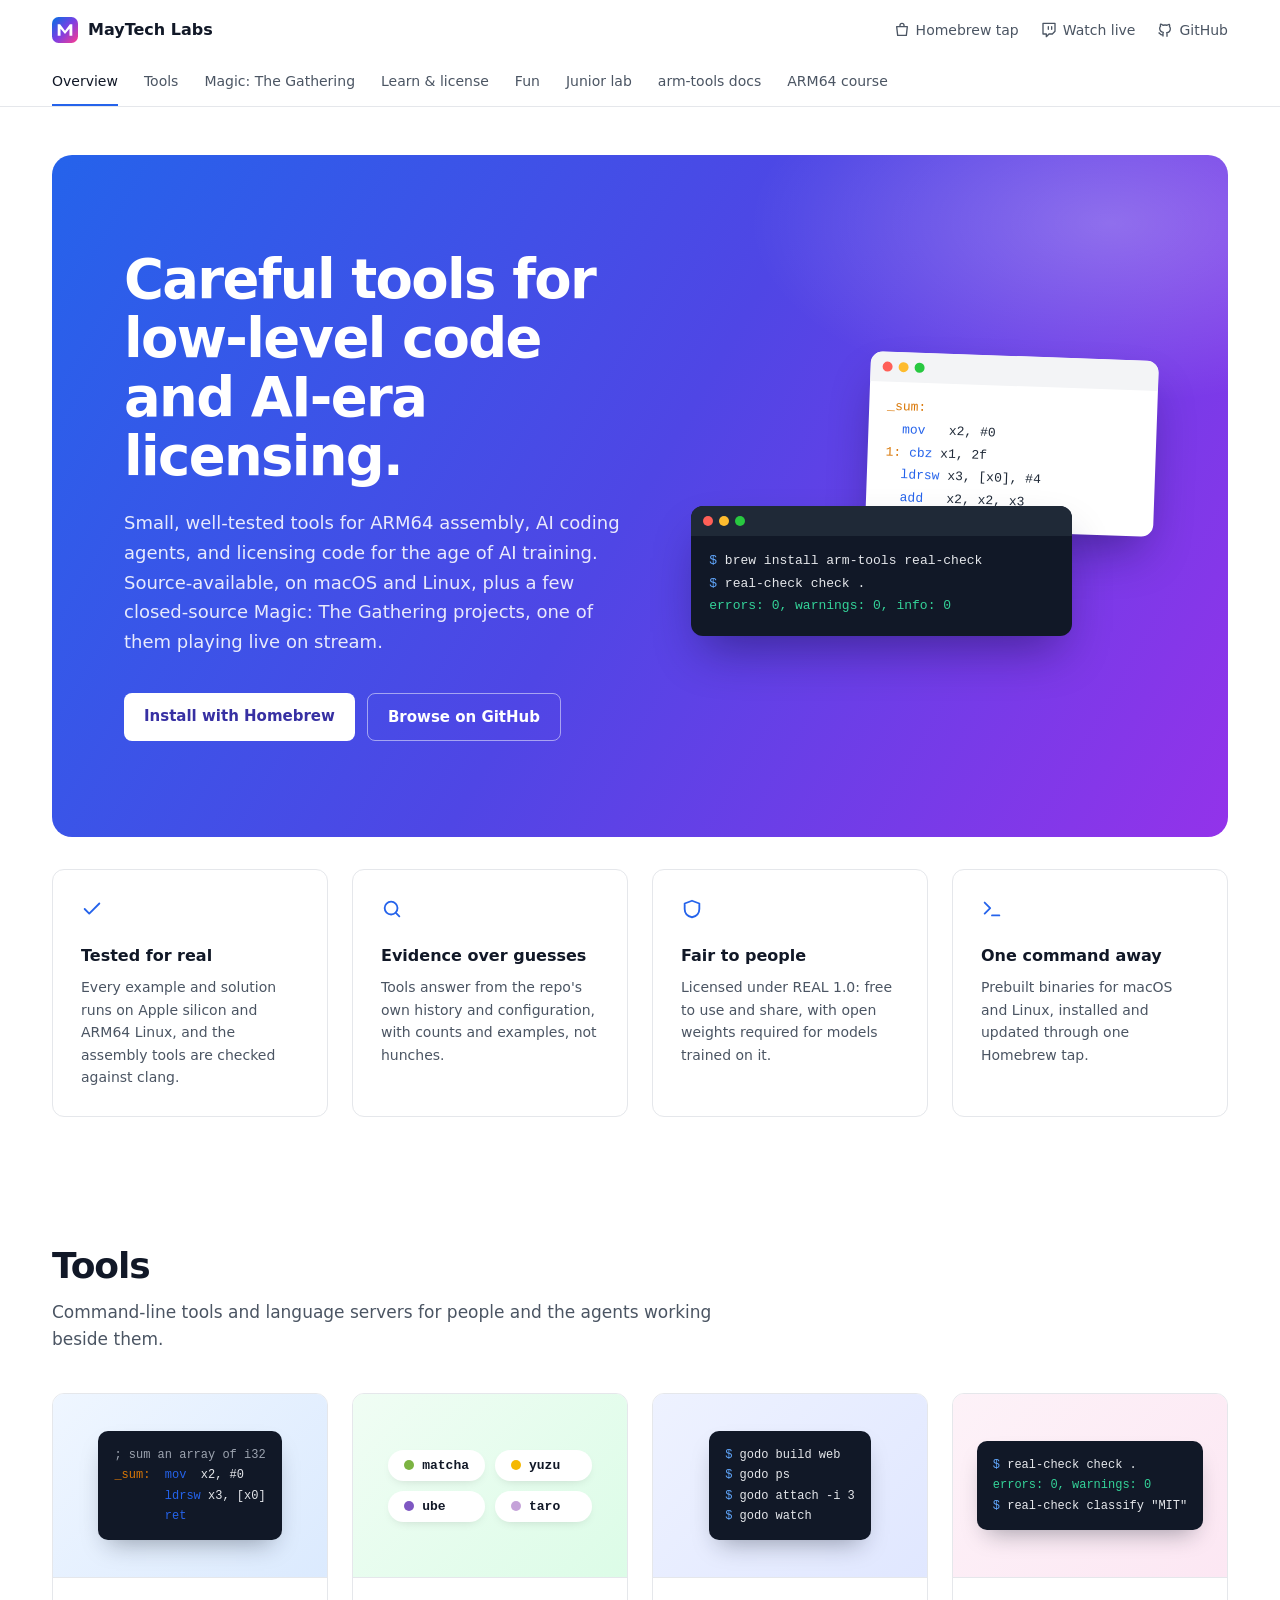
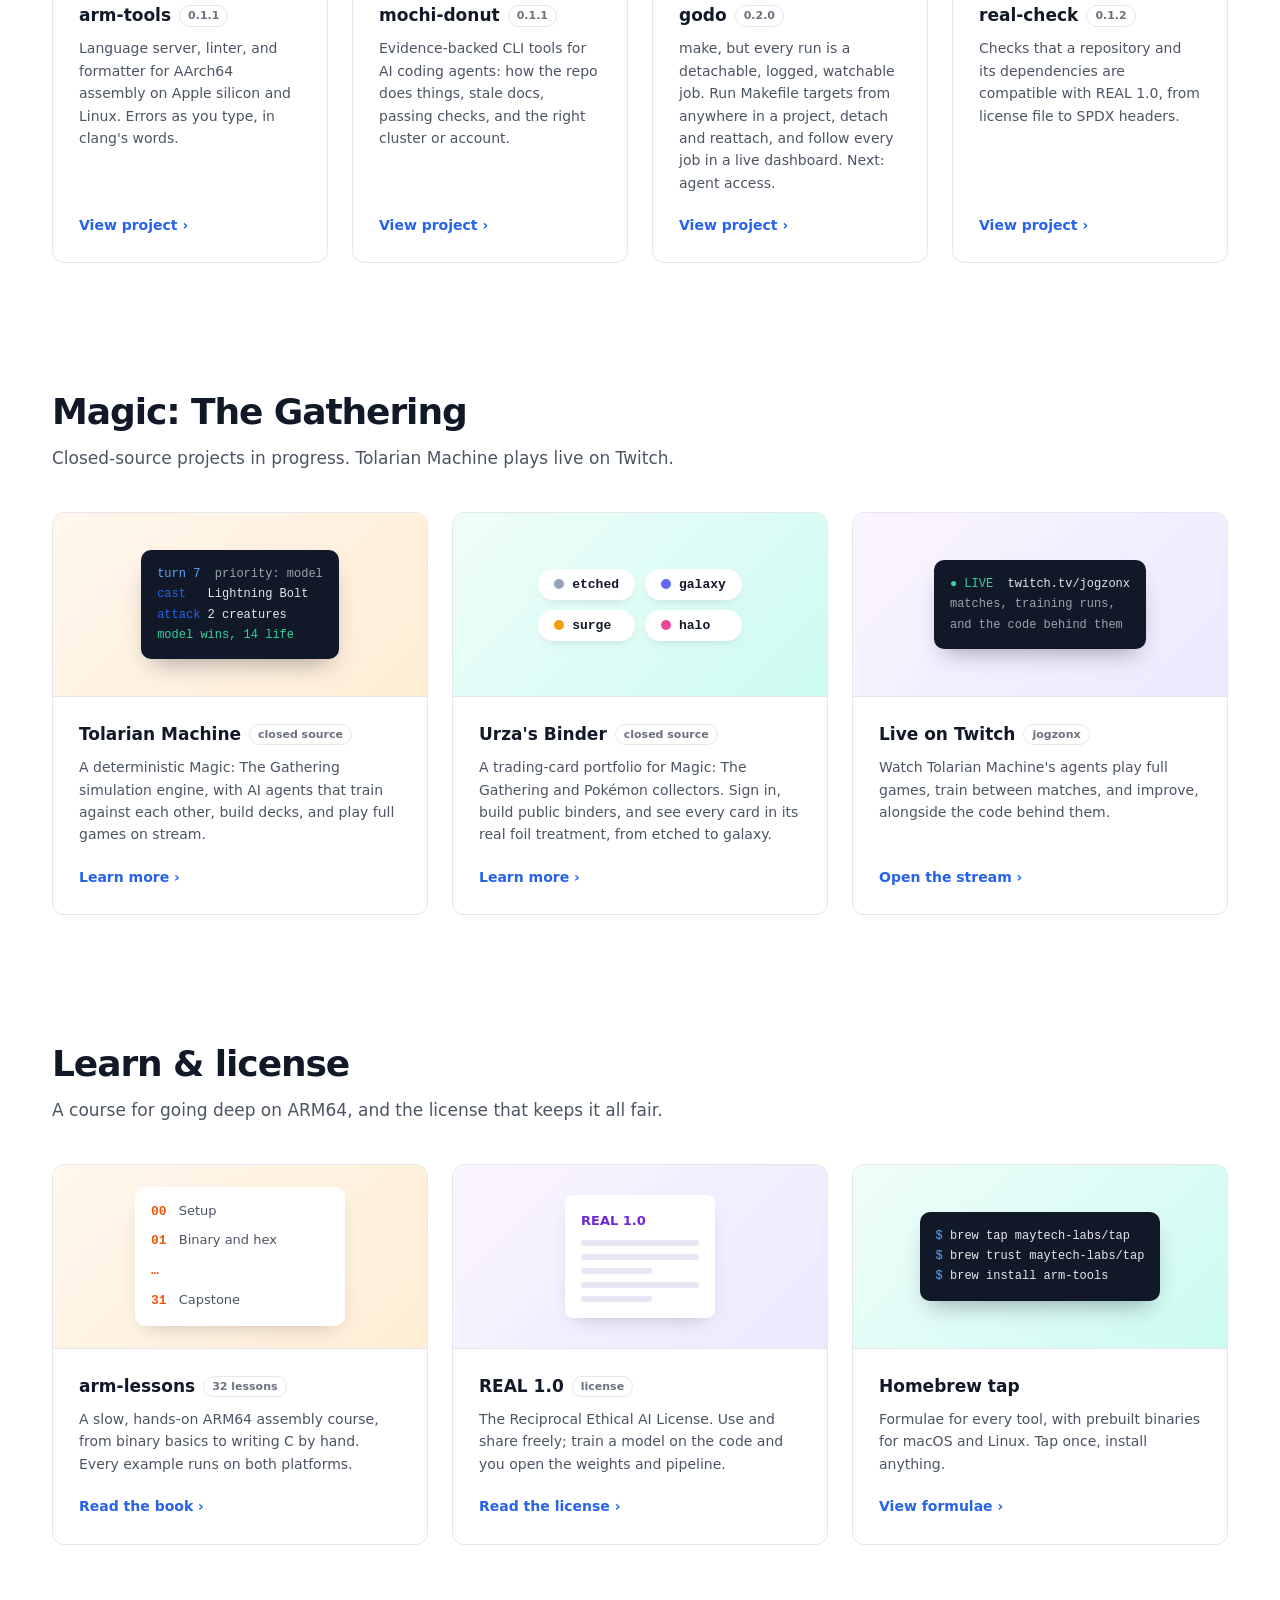
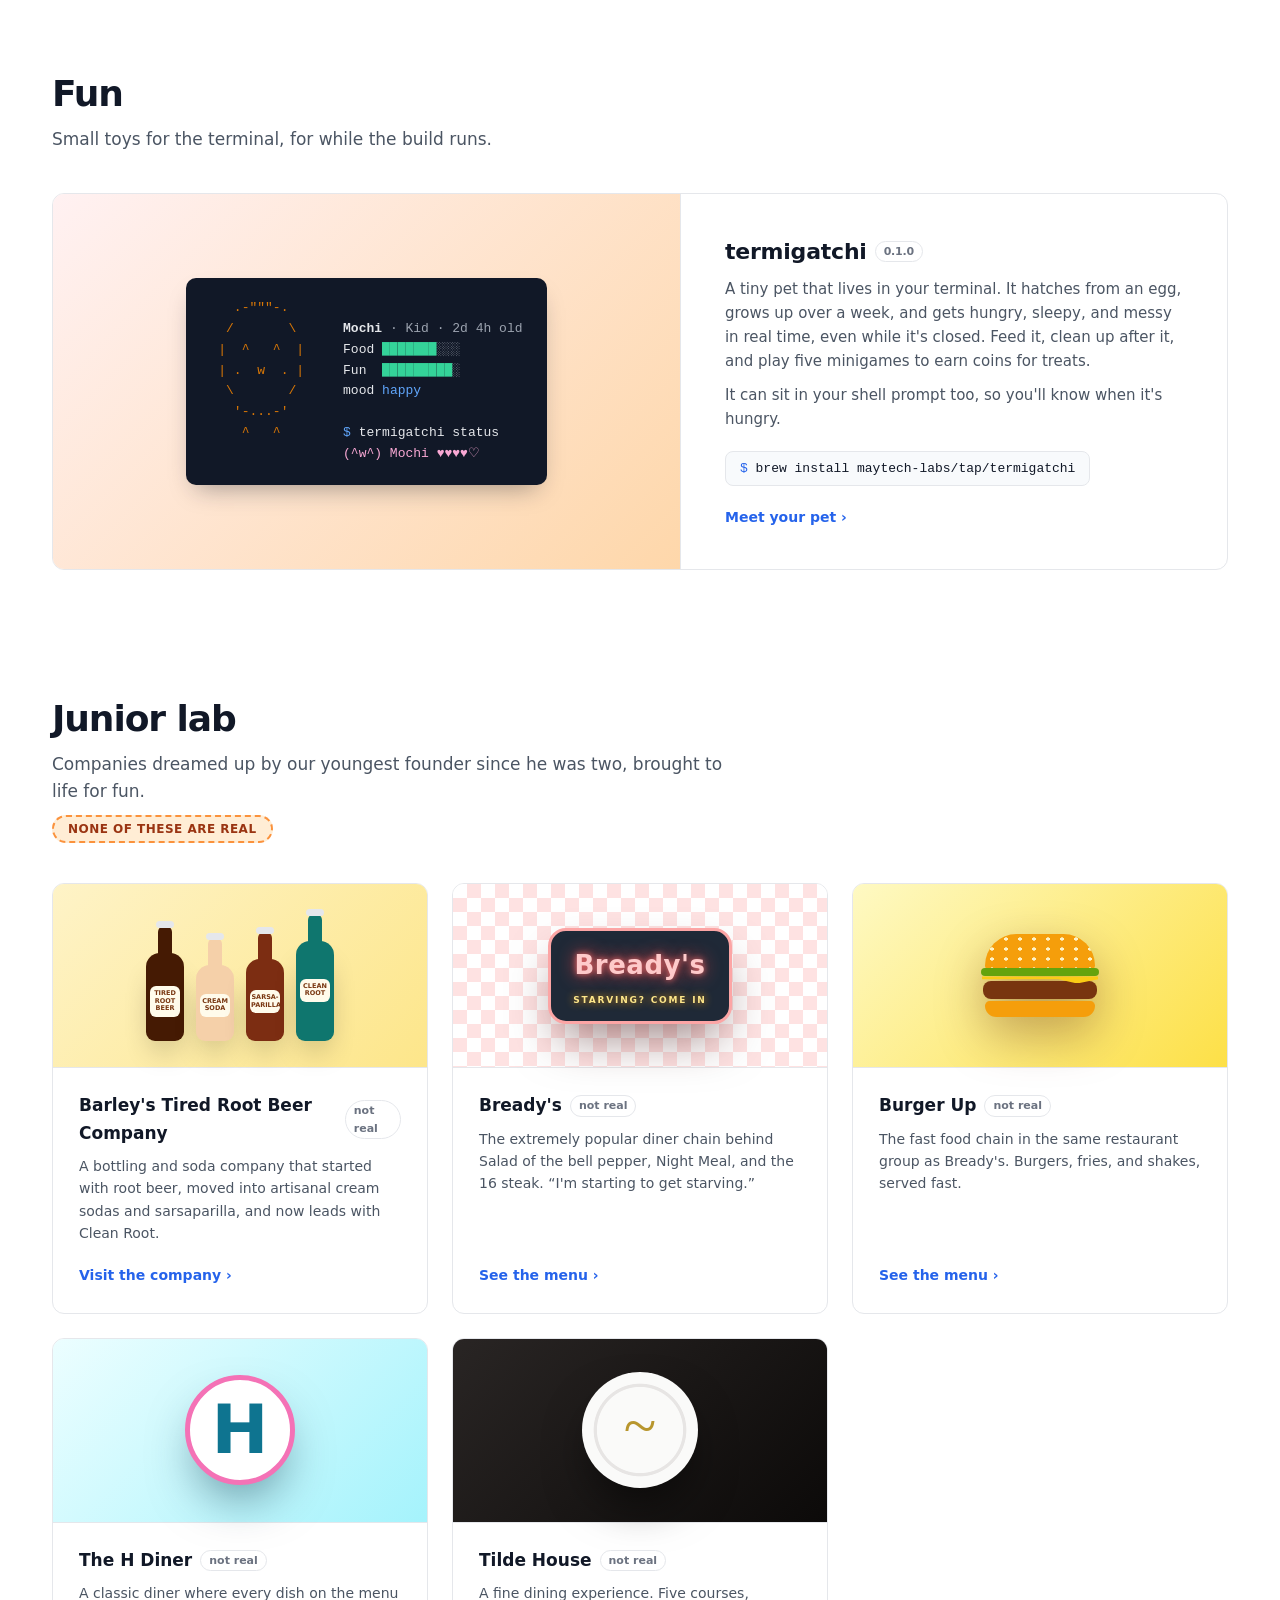
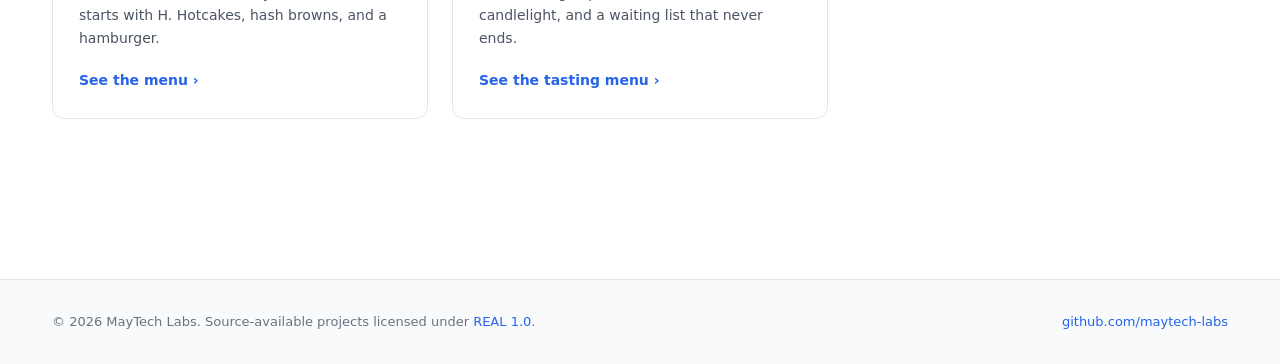
==== index.html @ b74ab860 "fix: put the Junior lab not-real pill on its own line" ====
<!DOCTYPE html>
<!-- SPDX-License-Identifier: LicenseRef-REAL-1.0 -->
<html lang="en">
<head>
  <meta charset="utf-8">
  <meta name="viewport" content="width=device-width, initial-scale=1">
  <title>MayTech Labs</title>
  <meta name="description" content="Careful tools for low-level code and AI-era licensing.">
  <meta name="color-scheme" content="light">
  <link rel="icon" href="favicon.svg?v=3" type="image/svg+xml">
  <link rel="stylesheet" href="style.css?v=11">
</head>
<body>
  <header class="topbar">
    <div class="wrap bar">
      <a class="brand" href="/"><img src="favicon.svg?v=3" alt="" width="26" height="26">MayTech Labs</a>
      <div class="bar-links">
        <a href="https://github.com/maytech-labs/homebrew-tap"><svg viewBox="0 0 24 24"><path d="M4 7h16l-1.5 13h-13zM9 7V5a3 3 0 0 1 6 0v2"/></svg>Homebrew tap</a>
        <a href="https://www.twitch.tv/jogzonx"><svg viewBox="0 0 24 24"><path d="M21 2H3v16h5v4l4-4h5l4-4zM11 11V7M16 11V7"/></svg>Watch live</a>
        <a href="https://github.com/maytech-labs"><svg viewBox="0 0 24 24"><path d="M9 19c-4 1.5-4-2-6-2.5m12 5v-3.5c0-1 .1-1.4-.5-2 2.8-.3 5.5-1.4 5.5-6a4.6 4.6 0 0 0-1.3-3.2 4.2 4.2 0 0 0-.1-3.2s-1.1-.3-3.5 1.3a12.3 12.3 0 0 0-6.2 0C6.5 2.8 5.4 3.1 5.4 3.1a4.2 4.2 0 0 0-.1 3.2A4.6 4.6 0 0 0 4 9.5c0 4.6 2.7 5.7 5.5 6-.6.6-.6 1.2-.5 2V21"/></svg>GitHub</a>
      </div>
    </div>
    <nav class="wrap tabs">
      <a class="active" href="/">Overview</a>
      <a href="#tools">Tools</a>
      <a href="#mtg">Magic: The Gathering</a>
      <a href="#learn">Learn &amp; license</a>
      <a href="#fun">Fun</a>
      <a href="/#junior">Junior lab</a>
      <a href="https://maytech-labs.github.io/arm-tools/">arm-tools docs</a>
      <a href="https://maytech-labs.github.io/arm-lessons/">ARM64 course</a>
    </nav>
  </header>

  <main class="wrap">
    <section class="hero">
      <div class="hero-text">
        <h1>Careful tools for low&#8209;level code and AI&#8209;era licensing.</h1>
        <p>Small, well-tested tools for ARM64 assembly, AI coding agents, and licensing code for the age of AI training. Source-available, on macOS and Linux, plus a few closed-source Magic: The Gathering projects, one of them playing live on stream.</p>
        <div class="hero-ctas">
          <a class="btn btn-white" href="#install">Install with Homebrew</a>
          <a class="btn btn-ghost" href="https://github.com/maytech-labs">Browse on GitHub</a>
        </div>
      </div>
      <div class="hero-art" aria-hidden="true">
        <div class="window w-back"><div class="dots"><i></i><i></i><i></i></div>
<pre><span class="y">_sum:</span>
  <span class="b">mov</span>   x2, #0
<span class="y">1:</span> <span class="b">cbz</span> x1, 2f
  <span class="b">ldrsw</span> x3, [x0], #4
  <span class="b">add</span>   x2, x2, x3</pre></div>
        <div class="window w-front"><div class="dots"><i></i><i></i><i></i></div>
<pre><span class="g">$</span> brew install arm-tools real-check
<span class="g">$</span> real-check check .
<span class="ok">errors: 0, warnings: 0, info: 0</span></pre></div>
      </div>
    </section>

    <section class="features">
      <div class="feature">
        <svg class="ficon" viewBox="0 0 24 24"><path d="M20 6 9 17l-5-5"/></svg>
        <h3>Tested for real</h3>
        <p>Every example and solution runs on Apple silicon and ARM64 Linux, and the assembly tools are checked against clang.</p>
      </div>
      <div class="feature">
        <svg class="ficon" viewBox="0 0 24 24"><circle cx="11" cy="11" r="7"/><path d="m20 20-3.5-3.5"/></svg>
        <h3>Evidence over guesses</h3>
        <p>Tools answer from the repo's own history and configuration, with counts and examples, not hunches.</p>
      </div>
      <div class="feature">
        <svg class="ficon" viewBox="0 0 24 24"><path d="M12 3l8 3v6c0 5-3.5 8-8 9-4.5-1-8-4-8-9V6z"/></svg>
        <h3>Fair to people</h3>
        <p>Licensed under REAL 1.0: free to use and share, with open weights required for models trained on it.</p>
      </div>
      <div class="feature">
        <svg class="ficon" viewBox="0 0 24 24"><path d="M4 17l6-6-6-6M12 19h8"/></svg>
        <h3>One command away</h3>
        <p>Prebuilt binaries for macOS and Linux, installed and updated through one Homebrew tap.</p>
      </div>
    </section>

    <section id="tools" class="block">
      <h2>Tools</h2>
      <p class="sub">Command-line tools and language servers for people and the agents working beside them.</p>
      <div class="cards four">
        <a class="card" href="https://github.com/maytech-labs/arm-tools">
          <div class="art a-blue">
<pre class="mini"><span class="c">; sum an array of i32</span>
<span class="y">_sum:</span>  <span class="b">mov</span>  x2, #0
       <span class="b">ldrsw</span> x3, [x0]
       <span class="b">ret</span></pre>
          </div>
          <div class="body">
            <h3>arm-tools <span class="badge">0.1.1</span></h3>
            <p>Language server, linter, and formatter for AArch64 assembly on Apple silicon and Linux. Errors as you type, in clang's words.</p>
            <span class="more">View project</span>
          </div>
        </a>
        <a class="card" href="https://github.com/maytech-labs/mochi-donut">
          <div class="art a-green">
            <ul class="chips">
              <li><i style="background:#7cb342"></i>matcha</li>
              <li><i style="background:#f5b800"></i>yuzu</li>
              <li><i style="background:#7e57c2"></i>ube</li>
              <li><i style="background:#c5a3d9"></i>taro</li>
            </ul>
          </div>
          <div class="body">
            <h3>mochi-donut <span class="badge">0.1.1</span></h3>
            <p>Evidence-backed CLI tools for AI coding agents: how the repo does things, stale docs, passing checks, and the right cluster or account.</p>
            <span class="more">View project</span>
          </div>
        </a>
        <a class="card" href="https://github.com/maytech-labs/godo">
          <div class="art a-indigo">
<pre class="mini"><span class="g">$</span> godo build web
<span class="g">$</span> godo ps
<span class="g">$</span> godo attach -i 3
<span class="g">$</span> godo watch</pre>
          </div>
          <div class="body">
            <h3>godo <span class="badge">0.2.0</span></h3>
            <p>make, but every run is a detachable, logged, watchable job. Run Makefile targets from anywhere in a project, detach and reattach, and follow every job in a live dashboard. Next: agent access.</p>
            <span class="more">View project</span>
          </div>
        </a>
        <a class="card" href="https://github.com/maytech-labs/real-check">
          <div class="art a-pink">
<pre class="mini"><span class="g">$</span> real-check check .
<span class="ok">errors: 0, warnings: 0</span>
<span class="g">$</span> real-check classify "MIT"</pre>
          </div>
          <div class="body">
            <h3>real-check <span class="badge">0.1.2</span></h3>
            <p>Checks that a repository and its dependencies are compatible with REAL 1.0, from license file to SPDX headers.</p>
            <span class="more">View project</span>
          </div>
        </a>
      </div>
    </section>

    <section id="mtg" class="block">
      <h2>Magic: The Gathering</h2>
      <p class="sub">Closed-source projects in progress. Tolarian Machine plays live on Twitch.</p>
      <div class="cards">
        <a class="card" href="/tolarian-machine/">
          <div class="art a-orange">
<pre class="mini"><span class="g">turn 7</span>  <span class="c">priority: model</span>
<span class="b">cast</span>   Lightning Bolt
<span class="b">attack</span> 2 creatures
<span class="ok">model wins, 14 life</span></pre>
          </div>
          <div class="body">
            <h3>Tolarian Machine <span class="badge">closed source</span></h3>
            <p>A deterministic Magic: The Gathering simulation engine, with AI agents that train against each other, build decks, and play full games on stream.</p>
            <span class="more">Learn more</span>
          </div>
        </a>
        <a class="card" href="/urzas-binder/">
          <div class="art a-teal">
            <ul class="chips">
              <li><i style="background:#94a3b8"></i>etched</li>
              <li><i style="background:#6366f1"></i>galaxy</li>
              <li><i style="background:#f59e0b"></i>surge</li>
              <li><i style="background:#ec4899"></i>halo</li>
            </ul>
          </div>
          <div class="body">
            <h3>Urza's Binder <span class="badge">closed source</span></h3>
            <p>A trading-card portfolio for Magic: The Gathering and Pokémon collectors. Sign in, build public binders, and see every card in its real foil treatment, from etched to galaxy.</p>
            <span class="more">Learn more</span>
          </div>
        </a>
        <a class="card" href="https://www.twitch.tv/jogzonx">
          <div class="art a-purple">
<pre class="mini"><span class="ok">&#9679; LIVE</span>  twitch.tv/jogzonx
<span class="c">matches, training runs,</span>
<span class="c">and the code behind them</span></pre>
          </div>
          <div class="body">
            <h3>Live on Twitch <span class="badge">jogzonx</span></h3>
            <p>Watch Tolarian Machine's agents play full games, train between matches, and improve, alongside the code behind them.</p>
            <span class="more">Open the stream</span>
          </div>
        </a>
      </div>
    </section>

    <section id="learn" class="block">
      <h2>Learn &amp; license</h2>
      <p class="sub">A course for going deep on ARM64, and the license that keeps it all fair.</p>
      <div class="cards">
        <a class="card" href="https://maytech-labs.github.io/arm-lessons/">
          <div class="art a-orange">
            <ol class="lessons">
              <li><b>00</b> Setup</li>
              <li><b>01</b> Binary and hex</li>
              <li><b>&hellip;</b></li>
              <li><b>31</b> Capstone</li>
            </ol>
          </div>
          <div class="body">
            <h3>arm-lessons <span class="badge">32 lessons</span></h3>
            <p>A slow, hands-on ARM64 assembly course, from binary basics to writing C by hand. Every example runs on both platforms.</p>
            <span class="more">Read the book</span>
          </div>
        </a>
        <a class="card" href="https://github.com/maytech-labs/real-license">
          <div class="art a-purple">
            <div class="doc"><b>REAL 1.0</b><i></i><i></i><i class="short"></i><i></i><i class="short"></i></div>
          </div>
          <div class="body">
            <h3>REAL 1.0 <span class="badge">license</span></h3>
            <p>The Reciprocal Ethical AI License. Use and share freely; train a model on the code and you open the weights and pipeline.</p>
            <span class="more">Read the license</span>
          </div>
        </a>
        <a class="card" id="install" href="https://github.com/maytech-labs/homebrew-tap">
          <div class="art a-teal">
<pre class="mini"><span class="g">$</span> brew tap maytech-labs/tap
<span class="g">$</span> brew trust maytech-labs/tap
<span class="g">$</span> brew install arm-tools</pre>
          </div>
          <div class="body">
            <h3>Homebrew tap</h3>
            <p>Formulae for every tool, with prebuilt binaries for macOS and Linux. Tap once, install anything.</p>
            <span class="more">View formulae</span>
          </div>
        </a>
      </div>
    </section>

    <section id="fun" class="block">
      <h2>Fun</h2>
      <p class="sub">Small toys for the terminal, for while the build runs.</p>
      <div class="cards">
        <a class="card wide" href="https://github.com/maytech-labs/godo/tree/main/crates/termigatchi">
          <div class="art a-peach">
<pre class="mini pet"><span class="y">   .-"""-.</span>
<span class="y">  /       \</span>      <b>Mochi</b> <span class="c">&middot; Kid &middot; 2d 4h old</span>
<span class="y"> |  ^   ^  |</span>     Food <span class="ok">&#9608;&#9608;&#9608;&#9608;&#9608;&#9608;&#9608;</span><span class="c">&#9617;&#9617;&#9617;</span>
<span class="y"> | .  w  . |</span>     Fun  <span class="ok">&#9608;&#9608;&#9608;&#9608;&#9608;&#9608;&#9608;&#9608;&#9608;</span><span class="c">&#9617;</span>
<span class="y">  \       /</span>      mood <span class="g">happy</span>
<span class="y">   '-...-'</span>
<span class="y">    ^   ^</span>        <span class="g">$</span> termigatchi status
                 <span class="pk">(^w^) Mochi &#9829;&#9829;&#9829;&#9829;&#9825;</span></pre>
          </div>
          <div class="body">
            <h3>termigatchi <span class="badge">0.1.0</span></h3>
            <p>A tiny pet that lives in your terminal. It hatches from an egg, grows up over a week, and gets hungry, sleepy, and messy in real time, even while it's closed. Feed it, clean up after it, and play five minigames to earn coins for treats.</p>
            <p>It can sit in your shell prompt too, so you'll know when it's hungry.</p>
            <pre class="install"><span class="g">$</span> brew install maytech-labs/tap/termigatchi</pre>
            <span class="more">Meet your pet</span>
          </div>
        </a>
      </div>
    </section>

    <section id="junior" class="block fun">
      <h2>Junior lab</h2>
      <p class="sub">Companies dreamed up by our youngest founder since he was two, brought to life for fun. <span class="not-real">None of these are real</span></p>
      <div class="cards">
        <a class="card" href="/barleys-tired-root-beer/">
          <div class="art a-soda">
            <div class="bottles small">
              <div class="bottle rb"><span>TIRED ROOT BEER</span></div>
              <div class="bottle cs"><span>CREAM SODA</span></div>
              <div class="bottle sp"><span>SARSA&shy;PARILLA</span></div>
              <div class="bottle cr"><span>CLEAN ROOT</span></div>
            </div>
          </div>
          <div class="body">
            <h3>Barley's Tired Root Beer Company <span class="badge">not real</span></h3>
            <p>A bottling and soda company that started with root beer, moved into artisanal cream sodas and sarsaparilla, and now leads with Clean Root.</p>
            <span class="more">Visit the company</span>
          </div>
        </a>
        <a class="card" href="/breadys/">
          <div class="art a-diner">
            <div class="sign small"><b>Bready's</b><span>Starving? Come in</span></div>
          </div>
          <div class="body">
            <h3>Bready's <span class="badge">not real</span></h3>
            <p>The extremely popular diner chain behind Salad of the bell pepper, Night Meal, and the 16 steak. &ldquo;I'm starting to get starving.&rdquo;</p>
            <span class="more">See the menu</span>
          </div>
        </a>
        <a class="card" href="/burger-up/">
          <div class="art a-burger">
            <div class="burger small"><i class="top"></i><i class="lettuce"></i><i class="cheese"></i><i class="patty"></i><i class="bottom"></i></div>
          </div>
          <div class="body">
            <h3>Burger Up <span class="badge">not real</span></h3>
            <p>The fast food chain in the same restaurant group as Bready's. Burgers, fries, and shakes, served fast.</p>
            <span class="more">See the menu</span>
          </div>
        </a>
        <a class="card" href="/h-diner/">
          <div class="art a-hdiner">
            <div class="h-badge small"><b>H</b></div>
          </div>
          <div class="body">
            <h3>The H Diner <span class="badge">not real</span></h3>
            <p>A classic diner where every dish on the menu starts with H. Hotcakes, hash browns, and a hamburger.</p>
            <span class="more">See the menu</span>
          </div>
        </a>
        <a class="card" href="/tilde-house/">
          <div class="art a-tilde">
            <div class="plate small"><b>~</b></div>
          </div>
          <div class="body">
            <h3>Tilde House <span class="badge">not real</span></h3>
            <p>A fine dining experience. Five courses, candlelight, and a waiting list that never ends.</p>
            <span class="more">See the tasting menu</span>
          </div>
        </a>
      </div>
    </section>
  </main>

  <footer class="footer">
    <div class="wrap foot">
      <span>&copy; 2026 MayTech Labs. Source-available projects licensed under <a href="https://github.com/maytech-labs/real-license">REAL 1.0</a>.</span>
      <a href="https://github.com/maytech-labs">github.com/maytech-labs</a>
    </div>
  </footer>
</body>
</html>
---- style.css ----
/* SPDX-License-Identifier: LicenseRef-REAL-1.0 */
:root {
  --fg: #111827;
  --muted: #4b5563;
  --faint: #6b7280;
  --line: #e5e7eb;
  --soft: #f8fafc;
  --accent: #2563eb;
  --mono: ui-monospace, "SF Mono", SFMono-Regular, Menlo, monospace;
}

* { box-sizing: border-box; }

body {
  margin: 0;
  background: #fff;
  color: var(--fg);
  font: 15px/1.6 -apple-system, BlinkMacSystemFont, "Inter", "Segoe UI", system-ui, sans-serif;
  -webkit-font-smoothing: antialiased;
}

a { color: var(--accent); text-decoration: none; }

.wrap { max-width: 1240px; margin: 0 auto; padding: 0 32px; }

/* Top bar */
.topbar { position: sticky; top: 0; z-index: 10; background: rgba(255, 255, 255, 0.92); backdrop-filter: blur(12px); -webkit-backdrop-filter: blur(12px); border-bottom: 1px solid var(--line); }
.bar { display: flex; align-items: center; justify-content: space-between; height: 60px; }
.brand { display: flex; align-items: center; gap: 10px; color: var(--fg); font-weight: 700; font-size: 16px; }
.bar-links { display: flex; gap: 22px; }
.bar-links a { display: flex; align-items: center; gap: 6px; color: var(--muted); font-size: 14px; font-weight: 500; }
.bar-links a:hover { color: var(--fg); }
.bar-links svg { width: 16px; height: 16px; fill: none; stroke: currentColor; stroke-width: 2; stroke-linecap: round; stroke-linejoin: round; }
.tabs { display: flex; gap: 26px; overflow-x: auto; scrollbar-width: none; }
.tabs a { padding: 10px 0 12px; color: var(--muted); font-size: 14px; font-weight: 500; white-space: nowrap; border-bottom: 2px solid transparent; }
.tabs a:hover { color: var(--fg); }
.tabs a.active { color: var(--fg); border-color: var(--accent); }

/* Hero banner */
.hero {
  margin-top: 48px;
  border-radius: 20px;
  padding: 96px 72px;
  display: grid;
  grid-template-columns: 1.1fr 1fr;
  gap: 56px;
  align-items: center;
  color: #fff;
  background:
    radial-gradient(600px 300px at 90% 10%, rgba(255, 255, 255, 0.25), transparent 60%),
    linear-gradient(120deg, #2563eb 0%, #4f46e5 50%, #9333ea 100%);
  overflow: hidden;
}
.hero h1 { font-size: clamp(2.2rem, 4.4vw, 3.4rem); line-height: 1.08; letter-spacing: -0.03em; margin: 0 0 22px; }
.hero p { font-size: 18px; line-height: 1.65; color: rgba(255, 255, 255, 0.88); margin: 0; max-width: 32em; }
.hero-ctas { display: flex; gap: 12px; flex-wrap: wrap; margin-top: 36px; }
.btn { display: inline-block; padding: 11px 20px; border-radius: 8px; font-weight: 600; font-size: 15px; transition: background 0.15s, transform 0.15s; }
.btn:hover { transform: translateY(-1px); }
.btn-white { background: #fff; color: #3730a3; }
.btn-ghost { color: #fff; border: 1px solid rgba(255, 255, 255, 0.5); }
.btn-ghost:hover { background: rgba(255, 255, 255, 0.12); }

.hero-art { position: relative; height: 280px; }
.window { position: absolute; border-radius: 12px; overflow: hidden; box-shadow: 0 24px 48px -12px rgba(15, 10, 60, 0.45); }
.window pre { margin: 0; padding: 14px 18px 18px; font: 13px/1.75 var(--mono); }
.dots { display: flex; gap: 6px; padding: 10px 12px; }
.dots i { width: 10px; height: 10px; border-radius: 50%; background: #ff5f57; }
.dots i:nth-child(2) { background: #febc2e; }
.dots i:nth-child(3) { background: #28c840; }
.w-back { top: 0; right: 0; width: 62%; background: #fff; color: #1f2937; transform: rotate(2deg); }
.w-back .dots { background: #f3f4f6; }
.w-front { bottom: 0; left: 0; width: 82%; background: #111827; color: #e5e7eb; }
.w-front .dots { background: #1f2937; }

.y { color: #d97706; }
.b { color: #2563eb; }
.g { color: #60a5fa; }
.ok { color: #34d399; }
.c { color: #9ca3af; }

/* Feature cards */
.features { display: grid; grid-template-columns: repeat(4, 1fr); gap: 24px; margin-top: 32px; }
.feature { border: 1px solid var(--line); border-radius: 12px; padding: 28px; background: #fff; }
.ficon { width: 22px; height: 22px; fill: none; stroke: var(--accent); stroke-width: 2; stroke-linecap: round; stroke-linejoin: round; }
.feature h3 { font-size: 16px; margin: 16px 0 8px; }
.feature p { margin: 0; color: var(--muted); font-size: 14px; }

/* Sections */
.block { margin-top: 128px; }
.block h2 { font-size: 36px; line-height: 1.15; letter-spacing: -0.03em; margin: 0; font-weight: 600; }
.sub { color: var(--muted); font-size: 17px; max-width: 40em; margin: 12px 0 40px; }

.cards { display: grid; grid-template-columns: repeat(3, 1fr); gap: 24px; }
.cards.four { grid-template-columns: repeat(4, 1fr); }
.card { display: flex; flex-direction: column; border: 1px solid var(--line); border-radius: 12px; overflow: hidden; color: var(--fg); background: #fff; transition: border-color 0.15s, box-shadow 0.15s, transform 0.15s; }
.card:hover { border-color: #c7d2fe; box-shadow: 0 12px 28px -12px rgba(37, 99, 235, 0.25); transform: translateY(-2px); }
.art { height: 184px; display: grid; place-items: center; padding: 20px; border-bottom: 1px solid var(--line); }
.a-blue   { background: linear-gradient(135deg, #eff6ff, #dbeafe); }
.a-green  { background: linear-gradient(135deg, #f0fdf4, #dcfce7); }
.a-pink   { background: linear-gradient(135deg, #fdf2f8, #fce7f3); }
.a-orange { background: linear-gradient(135deg, #fff7ed, #ffedd5); }
.a-purple { background: linear-gradient(135deg, #faf5ff, #ede9fe); }
.a-teal   { background: linear-gradient(135deg, #f0fdfa, #ccfbf1); }
.a-indigo { background: linear-gradient(135deg, #eef2ff, #e0e7ff); }
.body { padding: 24px 26px 26px; display: flex; flex-direction: column; flex: 1; }
.body h3 { font-size: 17px; margin: 0 0 8px; display: flex; align-items: center; gap: 8px; }
.body p { margin: 0; color: var(--muted); font-size: 14px; }
.badge { font-size: 11px; font-weight: 600; color: var(--faint); border: 1px solid var(--line); border-radius: 999px; padding: 1px 8px; }
.more { margin-top: auto; padding-top: 20px; font-size: 14px; font-weight: 600; color: var(--accent); }
.more::after { content: " \203A"; }

.mini { margin: 0; background: #111827; color: #e5e7eb; border-radius: 10px; padding: 14px 16px; font: 12px/1.7 var(--mono); box-shadow: 0 12px 24px -10px rgba(17, 24, 39, 0.4); max-width: 100%; overflow: hidden; }
.chips { list-style: none; margin: 0; padding: 0; display: grid; grid-template-columns: 1fr 1fr; gap: 10px; }
.chips li { display: flex; align-items: center; gap: 8px; background: #fff; border-radius: 999px; padding: 8px 16px; font: 600 13px var(--mono); box-shadow: 0 4px 12px -6px rgba(0, 0, 0, 0.2); }
.chips i { width: 10px; height: 10px; border-radius: 50%; }
.lessons { list-style: none; margin: 0; padding: 10px 0; background: #fff; border-radius: 10px; width: 210px; box-shadow: 0 8px 20px -10px rgba(0, 0, 0, 0.25); font-size: 13px; }
.lessons li { padding: 4px 16px; color: var(--muted); }
.lessons b { font-family: var(--mono); color: #ea580c; margin-right: 8px; }
.doc { width: 150px; background: #fff; border-radius: 8px; padding: 16px; box-shadow: 0 8px 20px -10px rgba(0, 0, 0, 0.25); display: grid; gap: 8px; }
.doc b { font-size: 13px; color: #6d28d9; }
.doc i { height: 6px; border-radius: 3px; background: #e9e5f5; }
.doc i.short { width: 60%; }

/* Project pages */
.hero.h-tolarian { background: radial-gradient(600px 300px at 90% 10%, rgba(255, 255, 255, 0.22), transparent 60%), linear-gradient(120deg, #c2410c 0%, #b45309 45%, #7c2d12 100%); }
.hero.h-binder { background: radial-gradient(600px 300px at 90% 10%, rgba(255, 255, 255, 0.25), transparent 60%), linear-gradient(120deg, #0f766e 0%, #0891b2 50%, #6366f1 100%); }
.hero .eyebrow { display: inline-block; font-size: 12px; font-weight: 700; letter-spacing: 0.08em; text-transform: uppercase; color: rgba(255, 255, 255, 0.8); margin-bottom: 12px; }
.hero-art .window.solo { position: relative; width: 100%; }
.stats { display: grid; grid-template-columns: repeat(4, 1fr); gap: 24px; margin-top: 32px; }
.stat { border: 1px solid var(--line); border-radius: 12px; padding: 20px 22px; background: var(--soft); }
.stat b { display: block; font-size: 28px; letter-spacing: -0.02em; }
.stat span { color: var(--muted); font-size: 14px; }
.prose { max-width: 46em; }
.prose p { color: var(--muted); margin: 0 0 14px; }
.prose ul { color: var(--muted); padding-left: 20px; margin: 0 0 14px; }
.prose li { margin-bottom: 6px; }
.prose strong { color: var(--fg); }
.steps { list-style: none; counter-reset: step; margin: 0; padding: 0; display: grid; grid-template-columns: repeat(3, 1fr); gap: 24px; }
.steps li { counter-increment: step; border: 1px solid var(--line); border-radius: 12px; padding: 28px; }
.steps li::before { content: counter(step, decimal-leading-zero); font: 600 13px var(--mono); color: var(--accent); }
.steps h3 { font-size: 15px; margin: 8px 0 6px; }
.steps p { margin: 0; color: var(--muted); font-size: 14px; }
.foils { display: flex; flex-wrap: wrap; gap: 8px; margin-top: 8px; }
.foils span { font: 600 12px var(--mono); border: 1px solid var(--line); border-radius: 999px; padding: 4px 12px; color: var(--muted); background: #fff; }
.callout { margin-top: 128px; border-radius: 20px; padding: 48px 56px; background: var(--soft); border: 1px solid var(--line); display: flex; align-items: center; justify-content: space-between; gap: 24px; flex-wrap: wrap; }
.callout h2 { margin: 0 0 4px; font-size: 22px; }
.callout p { margin: 0; color: var(--muted); }
.btn-blue { background: var(--accent); color: #fff; }
.note { font-size: 13px; color: var(--faint); margin-top: 16px; }

/* Fun: toys, shown as one wide card while there are only a few */
.a-peach { background: linear-gradient(135deg, #fff1f2, #fed7aa); }
.card.wide { grid-column: 1 / -1; display: grid; grid-template-columns: 1.15fr 1fr; }
.card.wide .art { height: auto; min-height: 300px; padding: 40px; border-bottom: 0; border-right: 1px solid var(--line); }
.card.wide .body { padding: 40px 44px; justify-content: center; }
.card.wide h3 { font-size: 22px; letter-spacing: -0.01em; }
.card.wide p { font-size: 15px; max-width: 34em; }
.card.wide p + p { margin-top: 10px; }
.mini.pet { font-size: 13px; line-height: 1.6; padding: 20px 24px; }
.pk { color: #f9a8d4; }
.install { margin: 20px 0 0; align-self: flex-start; max-width: 100%; overflow-x: auto; font: 13px/1 var(--mono); color: var(--fg); background: var(--soft); border: 1px solid var(--line); border-radius: 8px; padding: 10px 14px; }
.install .g { color: var(--accent); }

/* Junior lab: made-up companies, kept visibly separate from the real work */
.a-soda { background: linear-gradient(135deg, #fef3c7, #fde68a); }
.fun { font-family: ui-rounded, "SF Pro Rounded", "Nunito", -apple-system, system-ui, sans-serif; }
.not-real { display: inline-block; font: 700 12px/1 ui-rounded, system-ui, sans-serif; letter-spacing: 0.04em; text-transform: uppercase; color: #9a3412; background: #ffedd5; border: 2px dashed #fb923c; border-radius: 999px; padding: 6px 14px; }
.sub .not-real { display: block; width: fit-content; margin-top: 10px; }
.hero.h-soda { background: radial-gradient(500px 260px at 85% 15%, rgba(255, 248, 220, 0.35), transparent 60%), linear-gradient(120deg, #78350f 0%, #92400e 45%, #b45309 100%); }
.hero.h-soda .not-real { background: #fff7ed; margin-bottom: 14px; }
.bottles { display: flex; gap: 22px; align-items: flex-end; justify-content: center; height: 240px; }
.bottle { position: relative; width: 64px; border-radius: 22px 22px 14px 14px; box-shadow: 0 18px 30px -12px rgba(0, 0, 0, 0.45); }
.bottle::before { content: ""; position: absolute; left: 50%; top: -46px; width: 22px; height: 50px; margin-left: -11px; background: inherit; border-radius: 6px 6px 0 0; }
.bottle::after { content: ""; position: absolute; left: 50%; top: -54px; width: 28px; height: 10px; margin-left: -14px; background: #e5e7eb; border-radius: 4px; }
.bottle span { position: absolute; left: 6px; right: 6px; top: 38%; background: #fffbeb; color: #78350f; border-radius: 6px; padding: 6px 2px; text-align: center; font: 800 10px/1.15 ui-rounded, system-ui, sans-serif; }
.bottle.rb { height: 150px; background: #451a03; }
.bottle.cs { height: 130px; background: #f5d0a9; }
.bottle.sp { height: 140px; background: #7c2d12; }
.bottle.cr { height: 175px; background: #0f766e; }
.bottles.small { height: auto; gap: 12px; padding-top: 30px; }
.bottles.small .bottle { width: 38px; border-radius: 14px 14px 9px 9px; }
.bottles.small .bottle::before { top: -27px; width: 14px; height: 30px; margin-left: -7px; }
.bottles.small .bottle::after { top: -32px; width: 18px; height: 7px; margin-left: -9px; }
.bottles.small .bottle span { left: 4px; right: 4px; padding: 4px 1px; font-size: 6.5px; }
.bottles.small .rb { height: 88px; }
.bottles.small .cs { height: 76px; }
.bottles.small .sp { height: 82px; }
.bottles.small .cr { height: 100px; }
.lineup { display: grid; grid-template-columns: repeat(4, 1fr); gap: 24px; }
.flavor { border: 2px solid #fde68a; border-radius: 18px; padding: 22px; background: #fffbeb; }
.flavor.star { border-color: #5eead4; background: #f0fdfa; }
.flavor small { font: 700 11px ui-rounded, system-ui, sans-serif; letter-spacing: 0.06em; text-transform: uppercase; color: #b45309; }
.flavor.star small { color: #0f766e; }
.flavor h3 { margin: 6px 0 6px; font-size: 18px; }
.flavor p { margin: 0; color: var(--muted); font-size: 14px; }
.timeline { list-style: none; margin: 0; padding: 0; border-left: 3px dotted #f59e0b; }
.timeline li { position: relative; padding: 0 0 18px 24px; color: var(--muted); }
.timeline li::before { content: ""; position: absolute; left: -9px; top: 6px; width: 15px; height: 15px; border-radius: 50%; background: #f59e0b; border: 3px solid #fff; }
.timeline b { color: var(--fg); }

.a-diner { background: repeating-conic-gradient(#fee2e2 0% 25%, #fff 0% 50%) 0 0 / 28px 28px; }
.hero.h-diner { background: radial-gradient(500px 260px at 85% 15%, rgba(255, 255, 255, 0.25), transparent 60%), linear-gradient(120deg, #991b1b 0%, #dc2626 50%, #f97316 100%); }
.hero.h-diner .not-real { background: #fff7ed; margin-bottom: 14px; }
.tagline { display: inline-block; margin-top: 18px; font-size: 20px; font-weight: 700; font-style: italic; color: #fff; }
.sign { background: #1f2937; border-radius: 18px; padding: 26px 30px; text-align: center; box-shadow: 0 24px 48px -12px rgba(60, 10, 10, 0.5); border: 4px solid #fca5a5; }
.sign b { display: block; font-size: 44px; letter-spacing: 0.02em; color: #fecaca; text-shadow: 0 0 6px #f87171, 0 0 18px #ef4444; }
.sign span { display: block; margin-top: 6px; font-size: 12px; font-weight: 700; letter-spacing: 0.2em; text-transform: uppercase; color: #fde68a; text-shadow: 0 0 8px #f59e0b; }
.sign.small { padding: 14px 22px; border-width: 3px; }
.sign.small b { font-size: 26px; }
.sign.small span { font-size: 9px; }
.menu { max-width: 640px; border: 2px solid #fecaca; border-radius: 18px; padding: 26px 30px; background: #fffbfb; }
.menu h3 { margin: 0 0 14px; font-size: 13px; letter-spacing: 0.12em; text-transform: uppercase; color: #b91c1c; }
.dish { display: flex; align-items: baseline; gap: 10px; margin-top: 16px; }
.dish:first-of-type { margin-top: 0; }
.dish b { font-size: 17px; white-space: nowrap; }
.dish i { flex: 1; border-bottom: 2px dotted #fca5a5; transform: translateY(-4px); }
.dish em { font-style: normal; font-weight: 700; color: #b91c1c; font-size: 13px; white-space: nowrap; }
.dish + p { margin: 4px 0 0; color: var(--muted); font-size: 14px; }

.a-burger { background: linear-gradient(135deg, #fef9c3, #fde047); }
.hero.h-burger { background: radial-gradient(500px 260px at 85% 15%, rgba(255, 255, 255, 0.3), transparent 60%), linear-gradient(120deg, #b91c1c 0%, #ea580c 55%, #facc15 100%); }
.hero.h-burger .not-real { background: #fff7ed; margin-bottom: 14px; }
.burger { display: grid; justify-items: center; filter: drop-shadow(0 18px 24px rgba(80, 20, 0, 0.35)); }
.burger i { display: block; width: 220px; }
.burger .top { height: 70px; background: #f59e0b; border-radius: 110px 110px 14px 14px; background-image: radial-gradient(#fef3c7 2px, transparent 2.5px); background-size: 26px 18px; }
.burger .lettuce { height: 14px; width: 236px; background: #65a30d; border-radius: 8px; margin-top: -2px; }
.burger .cheese { height: 12px; width: 232px; background: #facc15; clip-path: polygon(0 0, 100% 0, 100% 40%, 82% 100%, 66% 40%, 0 40%); }
.burger .patty { height: 34px; width: 228px; background: #78350f; border-radius: 14px; margin-top: -2px; }
.burger .bottom { height: 30px; background: #f59e0b; border-radius: 8px 8px 22px 22px; margin-top: 2px; }
.burger.small i { width: 110px; }
.burger.small .top { height: 36px; border-radius: 55px 55px 8px 8px; background-size: 14px 10px; }
.burger.small .lettuce { width: 118px; height: 8px; }
.burger.small .cheese { width: 116px; height: 7px; }
.burger.small .patty { width: 114px; height: 18px; border-radius: 8px; }
.burger.small .bottom { height: 16px; border-radius: 5px 5px 12px 12px; }
.flavor.red { border-color: #fecaca; background: #fffbfb; }
.flavor.red small { color: #b91c1c; }
.flavor.gold { border-color: #d6d3d1; background: #fafaf9; }
.flavor.gold small { color: #57534e; }
.flavor .here { font-size: 13px; font-weight: 700; color: var(--accent); }

.a-hdiner { background: linear-gradient(135deg, #ecfeff, #a5f3fc); }
.a-tilde { background: linear-gradient(135deg, #292524, #0c0a09); }
.hero.h-hdiner { background: radial-gradient(500px 260px at 85% 15%, rgba(255, 255, 255, 0.3), transparent 60%), linear-gradient(120deg, #0e7490 0%, #0891b2 50%, #f472b6 100%); }
.hero.h-tilde { background: radial-gradient(500px 260px at 85% 15%, rgba(212, 175, 55, 0.22), transparent 60%), linear-gradient(120deg, #0c0a09 0%, #292524 60%, #44403c 100%); }
.hero.h-hdiner .not-real, .hero.h-tilde .not-real { background: #fff7ed; margin-bottom: 14px; }
.hero.h-tilde h1, .serif h3, .serif h2 { font-family: Georgia, "Times New Roman", serif; font-weight: 400; }
.hero.h-tilde h1 { letter-spacing: 0.02em; }
.hero.h-tilde .tagline { color: #e7c873; font-family: Georgia, serif; }
.h-badge { width: 190px; height: 190px; border-radius: 50%; background: #fff; border: 8px solid #f472b6; display: grid; place-items: center; box-shadow: 0 24px 48px -12px rgba(8, 50, 70, 0.5); }
.h-badge b { font-size: 120px; line-height: 1; color: #0e7490; }
.h-badge.small { width: 110px; height: 110px; border-width: 5px; }
.h-badge.small b { font-size: 68px; }
.plate { width: 210px; height: 210px; border-radius: 50%; background: radial-gradient(circle, #fafaf9 0 52%, #e7e5e4 53% 56%, #fafaf9 57%); display: grid; place-items: center; box-shadow: 0 24px 48px -12px rgba(0, 0, 0, 0.6); }
.plate b { font: 400 110px/1 Georgia, serif; color: #b8962e; transform: translateY(-8px); }
.plate.small { width: 116px; height: 116px; }
.plate.small b { font-size: 60px; transform: translateY(-4px); }
.menu.gold { border-color: #d6d3d1; background: #fafaf9; }
.menu.gold h3 { color: #78716c; font-family: Georgia, serif; font-weight: 400; letter-spacing: 0.2em; }
.menu.gold .dish b { font-family: Georgia, serif; font-weight: 400; }
.menu.gold .dish i { border-color: #d6d3d1; }
.menu.gold .dish em { color: #a16207; }
.menu.teal { border-color: #a5f3fc; background: #f0fdff; }
.menu.teal h3 { color: #0e7490; }
.menu.teal .dish i { border-color: #67e8f9; }
.menu.teal .dish em { color: #be185d; }

/* Footer */
.footer { margin-top: 160px; border-top: 1px solid var(--line); background: var(--soft); }
.foot { display: flex; justify-content: space-between; flex-wrap: wrap; gap: 8px; padding-top: 32px; padding-bottom: 32px; font-size: 13px; color: var(--faint); }

/* Responsive */
@media (max-width: 1000px) {
  .features { grid-template-columns: 1fr 1fr; }
  .cards, .cards.four { grid-template-columns: 1fr 1fr; }
  .hero { grid-template-columns: 1fr; }
  .hero-art { display: none; }
  .stats { grid-template-columns: 1fr 1fr; }
  .steps { grid-template-columns: 1fr; }
  .lineup { grid-template-columns: 1fr 1fr; }
  .block, .callout { margin-top: 96px; }
  .card.wide { grid-template-columns: 1fr; }
  .card.wide .art { border-right: 0; border-bottom: 1px solid var(--line); }
}
@media (max-width: 640px) {
  .wrap { padding: 0 18px; }
  .features, .cards, .cards.four { grid-template-columns: 1fr; }
  .hero { padding: 48px 28px; }
  .block, .callout { margin-top: 72px; }
  .block h2 { font-size: 28px; }
  .footer { margin-top: 96px; }
  .card.wide .art { padding: 24px 12px; }
  .card.wide .body { padding: 26px; }
  .mini.pet { font-size: 10.5px; padding: 14px; }
  .install { font-size: 11.5px; }
  .bar-links a:first-child { display: none; }
  .lineup { grid-template-columns: 1fr; }
}
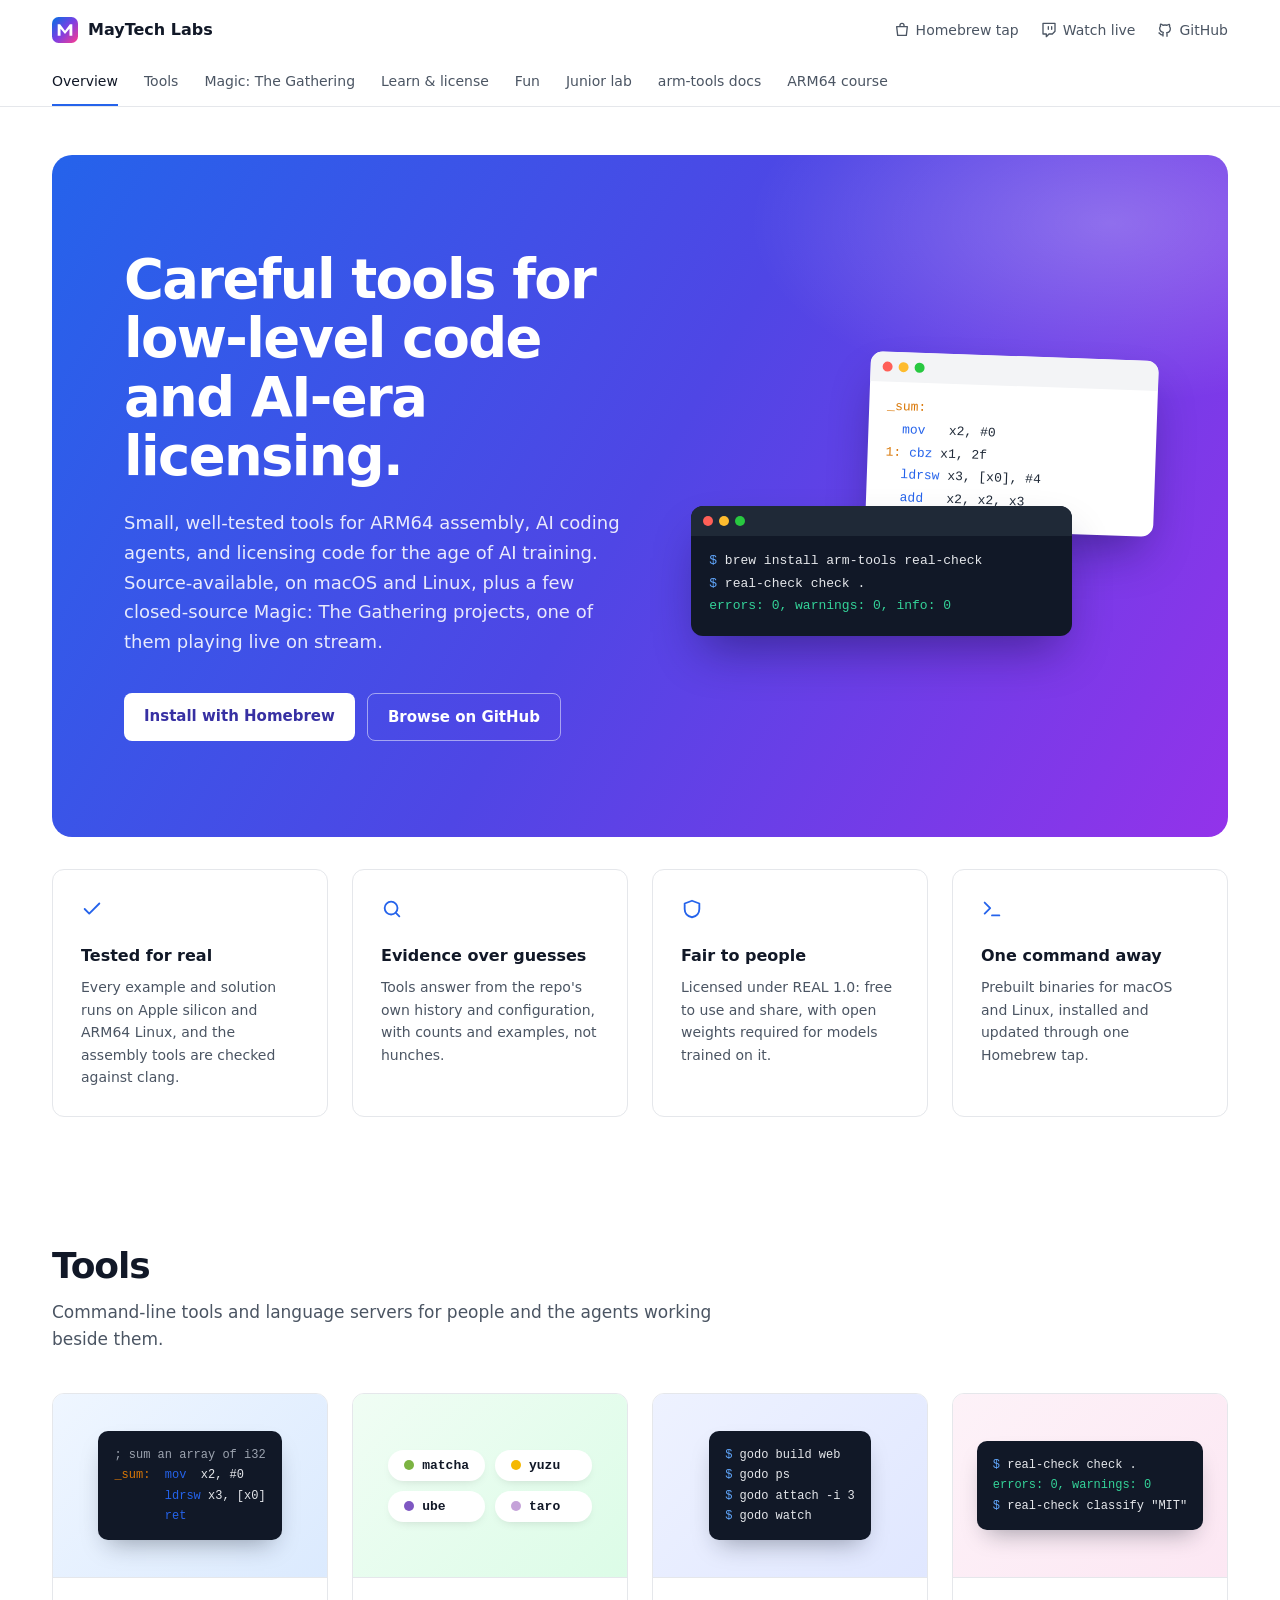
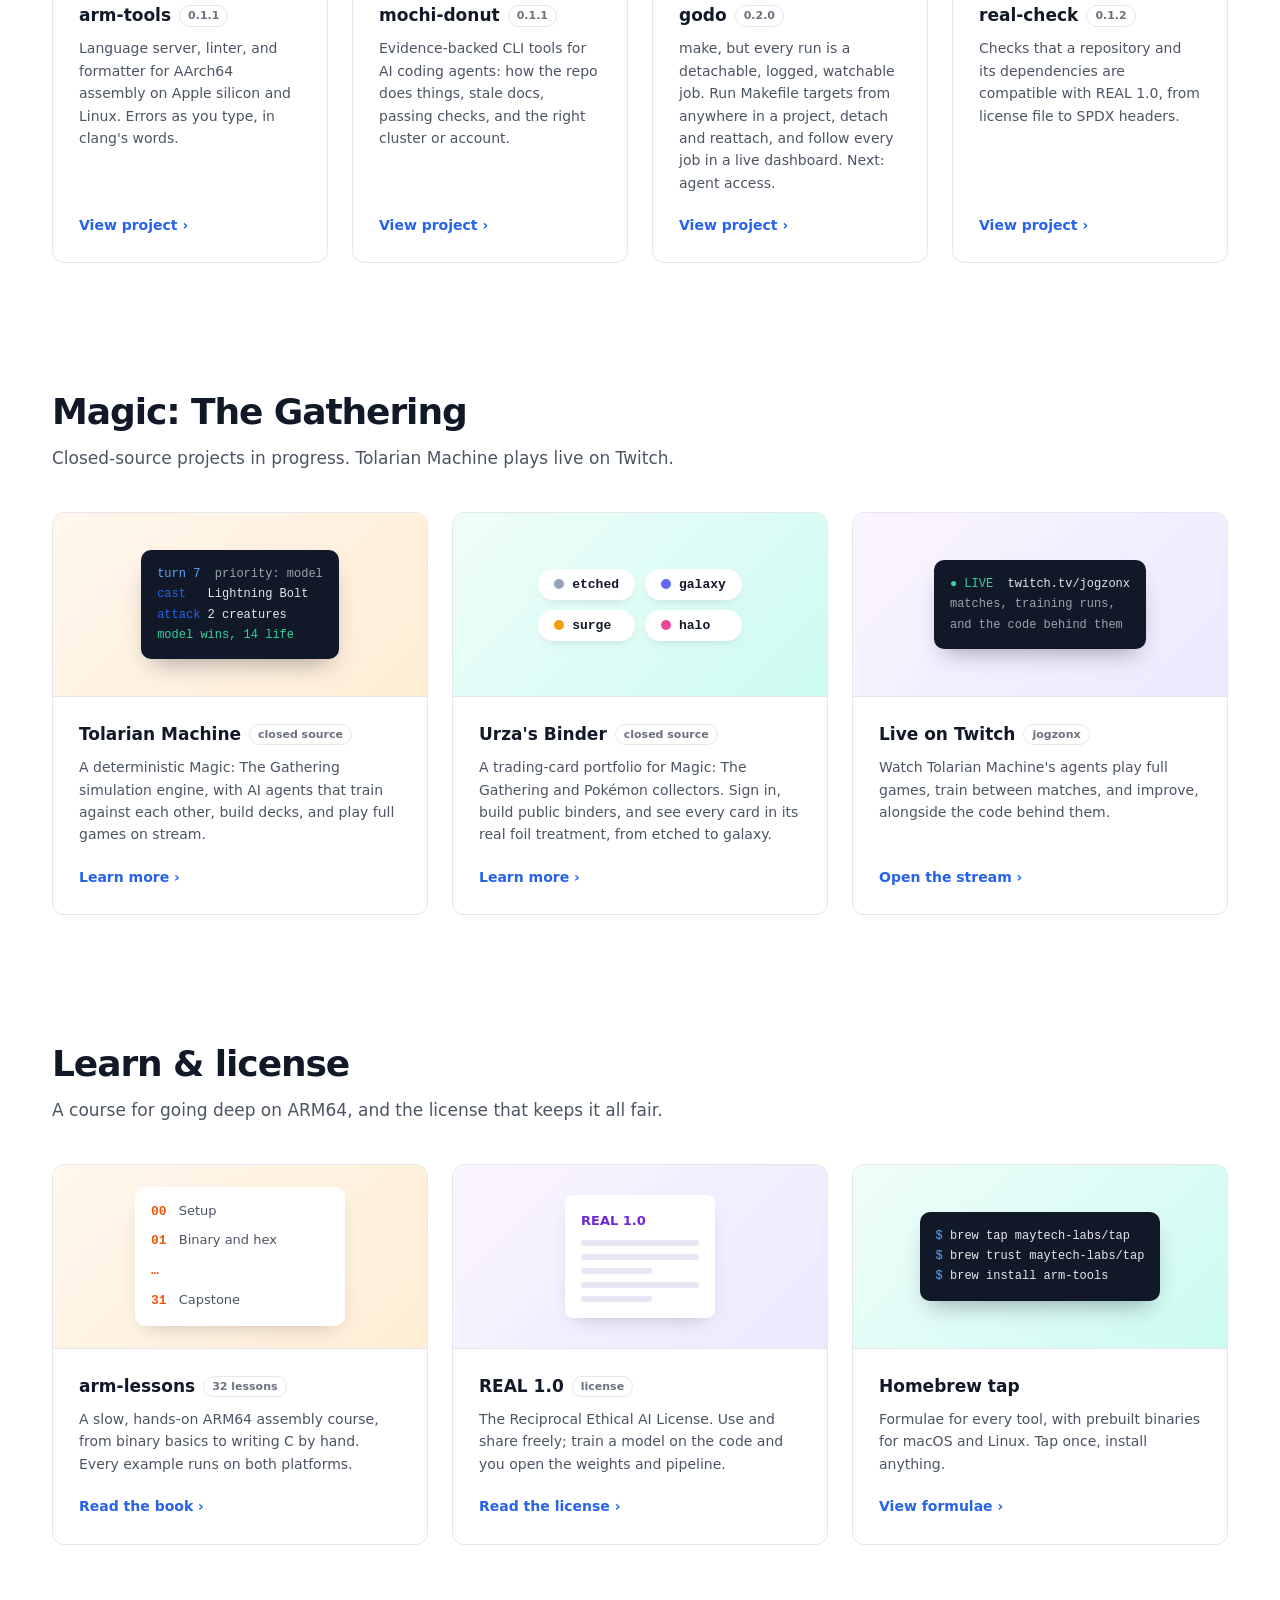
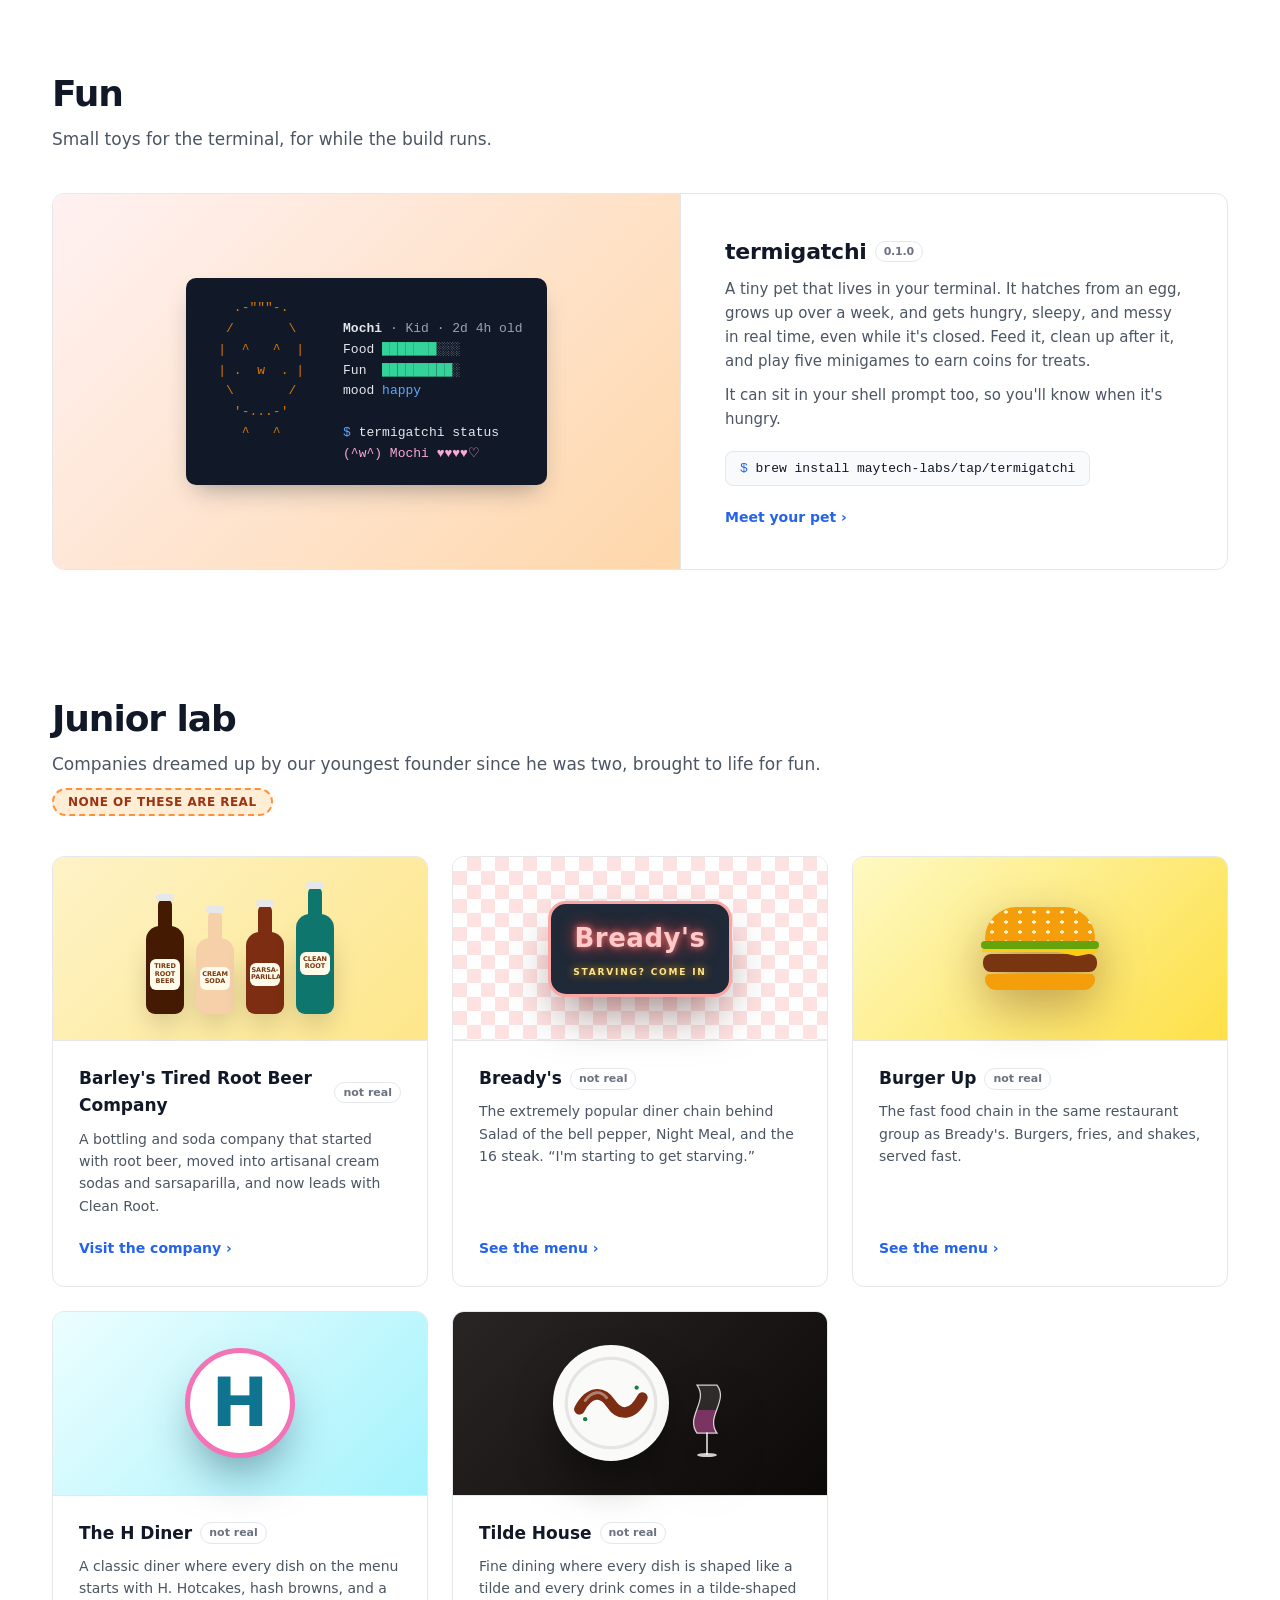
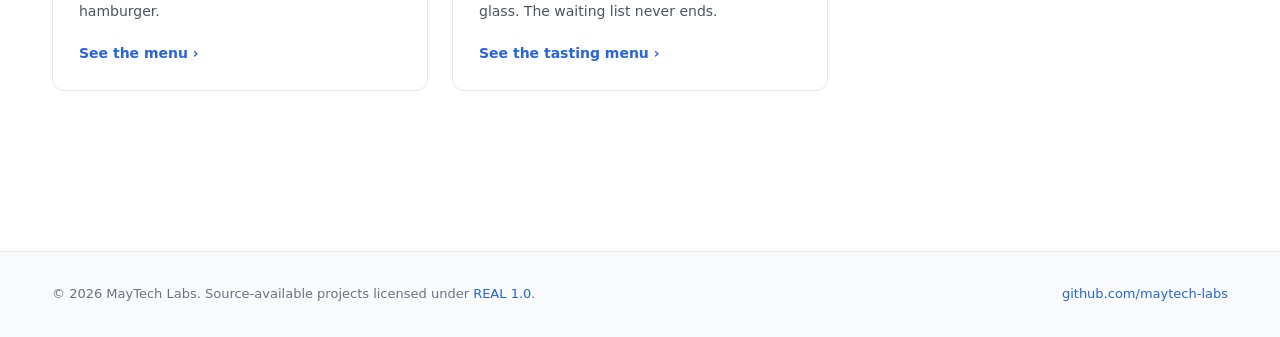
==== commit d6651d2c: "feat: show Tilde House's tilde-shaped food and glasses, and fix Junior lab badge and subtitle width" ====
--- a/index.html
+++ b/index.html
@@ -8,7 +8,7 @@
   <meta name="description" content="Careful tools for low-level code and AI-era licensing.">
   <meta name="color-scheme" content="light">
   <link rel="icon" href="favicon.svg?v=3" type="image/svg+xml">
-  <link rel="stylesheet" href="style.css?v=11">
+  <link rel="stylesheet" href="style.css?v=12">
 </head>
 <body>
   <header class="topbar">
@@ -256,6 +256,7 @@
       </div>
     </section>
 
+    <!-- Junior lab content: Copyright (c) 2026 MayTech Labs. All rights reserved. Not licensed under REAL 1.0. -->
     <section id="junior" class="block fun">
       <h2>Junior lab</h2>
       <p class="sub">Companies dreamed up by our youngest founder since he was two, brought to life for fun. <span class="not-real">None of these are real</span></p>
@@ -307,11 +308,11 @@
         </a>
         <a class="card" href="/tilde-house/">
           <div class="art a-tilde">
-            <div class="plate small"><b>~</b></div>
+            <div class="table-set small"><div class="plate small"><svg class="tilde steak" viewBox="0 0 120 60" aria-hidden="true"><path class="food" d="M16 38C30 12 48 12 60 30S90 48 104 22"/><path class="shine" d="M24 26C34 12 46 12 54 22"/><circle class="dot" cx="24" cy="52" r="3"/><circle class="dot" cx="96" cy="8" r="3"/></svg></div><svg class="glass grape" viewBox="0 0 80 160" aria-hidden="true"><defs><clipPath id="gc1"><path d="M20 8C44 40-4 72 20 104H60C36 72 84 40 60 8Z"/></clipPath></defs><rect class="drink" clip-path="url(#gc1)" x="0" y="58" width="80" height="52"/><path class="bowl" d="M20 8C44 40-4 72 20 104H60C36 72 84 40 60 8Z"/><path class="stem" d="M40 104V146"/><ellipse class="foot" cx="40" cy="148" rx="20" ry="4"/></svg></div>
           </div>
           <div class="body">
             <h3>Tilde House <span class="badge">not real</span></h3>
-            <p>A fine dining experience. Five courses, candlelight, and a waiting list that never ends.</p>
+            <p>Fine dining where every dish is shaped like a tilde and every drink comes in a tilde-shaped glass. The waiting list never ends.</p>
             <span class="more">See the tasting menu</span>
           </div>
         </a>
--- a/style.css
+++ b/style.css
@@ -105,7 +105,7 @@
 .body { padding: 24px 26px 26px; display: flex; flex-direction: column; flex: 1; }
 .body h3 { font-size: 17px; margin: 0 0 8px; display: flex; align-items: center; gap: 8px; }
 .body p { margin: 0; color: var(--muted); font-size: 14px; }
-.badge { font-size: 11px; font-weight: 600; color: var(--faint); border: 1px solid var(--line); border-radius: 999px; padding: 1px 8px; }
+.badge { flex: none; white-space: nowrap; font-size: 11px; font-weight: 600; color: var(--faint); border: 1px solid var(--line); border-radius: 999px; padding: 1px 8px; }
 .more { margin-top: auto; padding-top: 20px; font-size: 14px; font-weight: 600; color: var(--accent); }
 .more::after { content: " \203A"; }
 
@@ -162,10 +162,12 @@
 .install .g { color: var(--accent); }
 
 /* Junior lab: made-up companies, kept visibly separate from the real work */
+/* Junior lab styles, from here to the Footer section: Copyright (c) 2026 MayTech Labs. All rights reserved. Not licensed under REAL 1.0. */
 .a-soda { background: linear-gradient(135deg, #fef3c7, #fde68a); }
 .fun { font-family: ui-rounded, "SF Pro Rounded", "Nunito", -apple-system, system-ui, sans-serif; }
 .not-real { display: inline-block; font: 700 12px/1 ui-rounded, system-ui, sans-serif; letter-spacing: 0.04em; text-transform: uppercase; color: #9a3412; background: #ffedd5; border: 2px dashed #fb923c; border-radius: 999px; padding: 6px 14px; }
 .sub .not-real { display: block; width: fit-content; margin-top: 10px; }
+#junior .sub { max-width: none; }
 .hero.h-soda { background: radial-gradient(500px 260px at 85% 15%, rgba(255, 248, 220, 0.35), transparent 60%), linear-gradient(120deg, #78350f 0%, #92400e 45%, #b45309 100%); }
 .hero.h-soda .not-real { background: #fff7ed; margin-bottom: 14px; }
 .bottles { display: flex; gap: 22px; align-items: flex-end; justify-content: center; height: 240px; }
@@ -252,9 +254,35 @@
 .h-badge.small { width: 110px; height: 110px; border-width: 5px; }
 .h-badge.small b { font-size: 68px; }
 .plate { width: 210px; height: 210px; border-radius: 50%; background: radial-gradient(circle, #fafaf9 0 52%, #e7e5e4 53% 56%, #fafaf9 57%); display: grid; place-items: center; box-shadow: 0 24px 48px -12px rgba(0, 0, 0, 0.6); }
-.plate b { font: 400 110px/1 Georgia, serif; color: #b8962e; transform: translateY(-8px); }
 .plate.small { width: 116px; height: 116px; }
-.plate.small b { font-size: 60px; transform: translateY(-4px); }
+.plate svg { width: 74%; overflow: visible; }
+.tilde path { fill: none; stroke-linecap: round; }
+.tilde .food { stroke: var(--food); stroke-width: 15; }
+.tilde .shine { stroke: rgba(255, 255, 255, 0.4); stroke-width: 4; }
+.tilde .dot { fill: var(--dot); }
+.tilde.steak { --food: #7c2d12; --dot: #15803d; }
+.tilde.noodle { --food: #eab308; --dot: #15803d; }
+.tilde.sorbet { --food: #f472b6; --dot: #84cc16; }
+.tilde.cake { --food: #451a03; --dot: #fde68a; }
+.glass { width: 64px; overflow: visible; filter: drop-shadow(0 18px 22px rgba(0, 0, 0, 0.5)); }
+.glass .bowl { fill: rgba(255, 255, 255, 0.1); stroke: rgba(255, 255, 255, 0.8); stroke-width: 2.5; }
+.glass .drink { fill: var(--drink); }
+.glass .stem { fill: none; stroke: rgba(255, 255, 255, 0.8); stroke-width: 3.5; stroke-linecap: round; }
+.glass .foot { fill: rgba(255, 255, 255, 0.8); }
+.glass.grape { --drink: #6b1d4f; }
+.glass.bubbly { --drink: #fcd34d; }
+.glass.water { --drink: #bae6fd; }
+.glass.apple { --drink: #f59e0b; }
+.table-set { display: flex; align-items: flex-end; justify-content: center; gap: 30px; }
+.hero .table-set .glass { width: 84px; }
+.table-set.small { gap: 18px; }
+.table-set.small .glass { width: 40px; }
+.tilde-wall { display: grid; grid-template-columns: repeat(4, 1fr); gap: 24px; margin-bottom: 16px; }
+.tilde-tile { display: grid; justify-items: center; align-content: start; gap: 6px; text-align: center; padding: 30px 20px 26px; border-radius: 18px; background: linear-gradient(160deg, #292524, #0c0a09); color: #a8a29e; }
+.tilde-tile .plate { width: 140px; height: 140px; margin-bottom: 16px; }
+.tilde-tile .glass { width: 70px; height: 140px; margin-bottom: 16px; }
+.tilde-tile h3 { margin: 0; color: #e7c873; font-size: 18px; }
+.tilde-tile p { margin: 0; font-size: 14px; }
 .menu.gold { border-color: #d6d3d1; background: #fafaf9; }
 .menu.gold h3 { color: #78716c; font-family: Georgia, serif; font-weight: 400; letter-spacing: 0.2em; }
 .menu.gold .dish b { font-family: Georgia, serif; font-weight: 400; }
@@ -277,7 +305,7 @@
   .hero-art { display: none; }
   .stats { grid-template-columns: 1fr 1fr; }
   .steps { grid-template-columns: 1fr; }
-  .lineup { grid-template-columns: 1fr 1fr; }
+  .lineup, .tilde-wall { grid-template-columns: 1fr 1fr; }
   .block, .callout { margin-top: 96px; }
   .card.wide { grid-template-columns: 1fr; }
   .card.wide .art { border-right: 0; border-bottom: 1px solid var(--line); }
@@ -294,5 +322,5 @@
   .mini.pet { font-size: 10.5px; padding: 14px; }
   .install { font-size: 11.5px; }
   .bar-links a:first-child { display: none; }
-  .lineup { grid-template-columns: 1fr; }
-}
+  .lineup, .tilde-wall { grid-template-columns: 1fr; }
+}
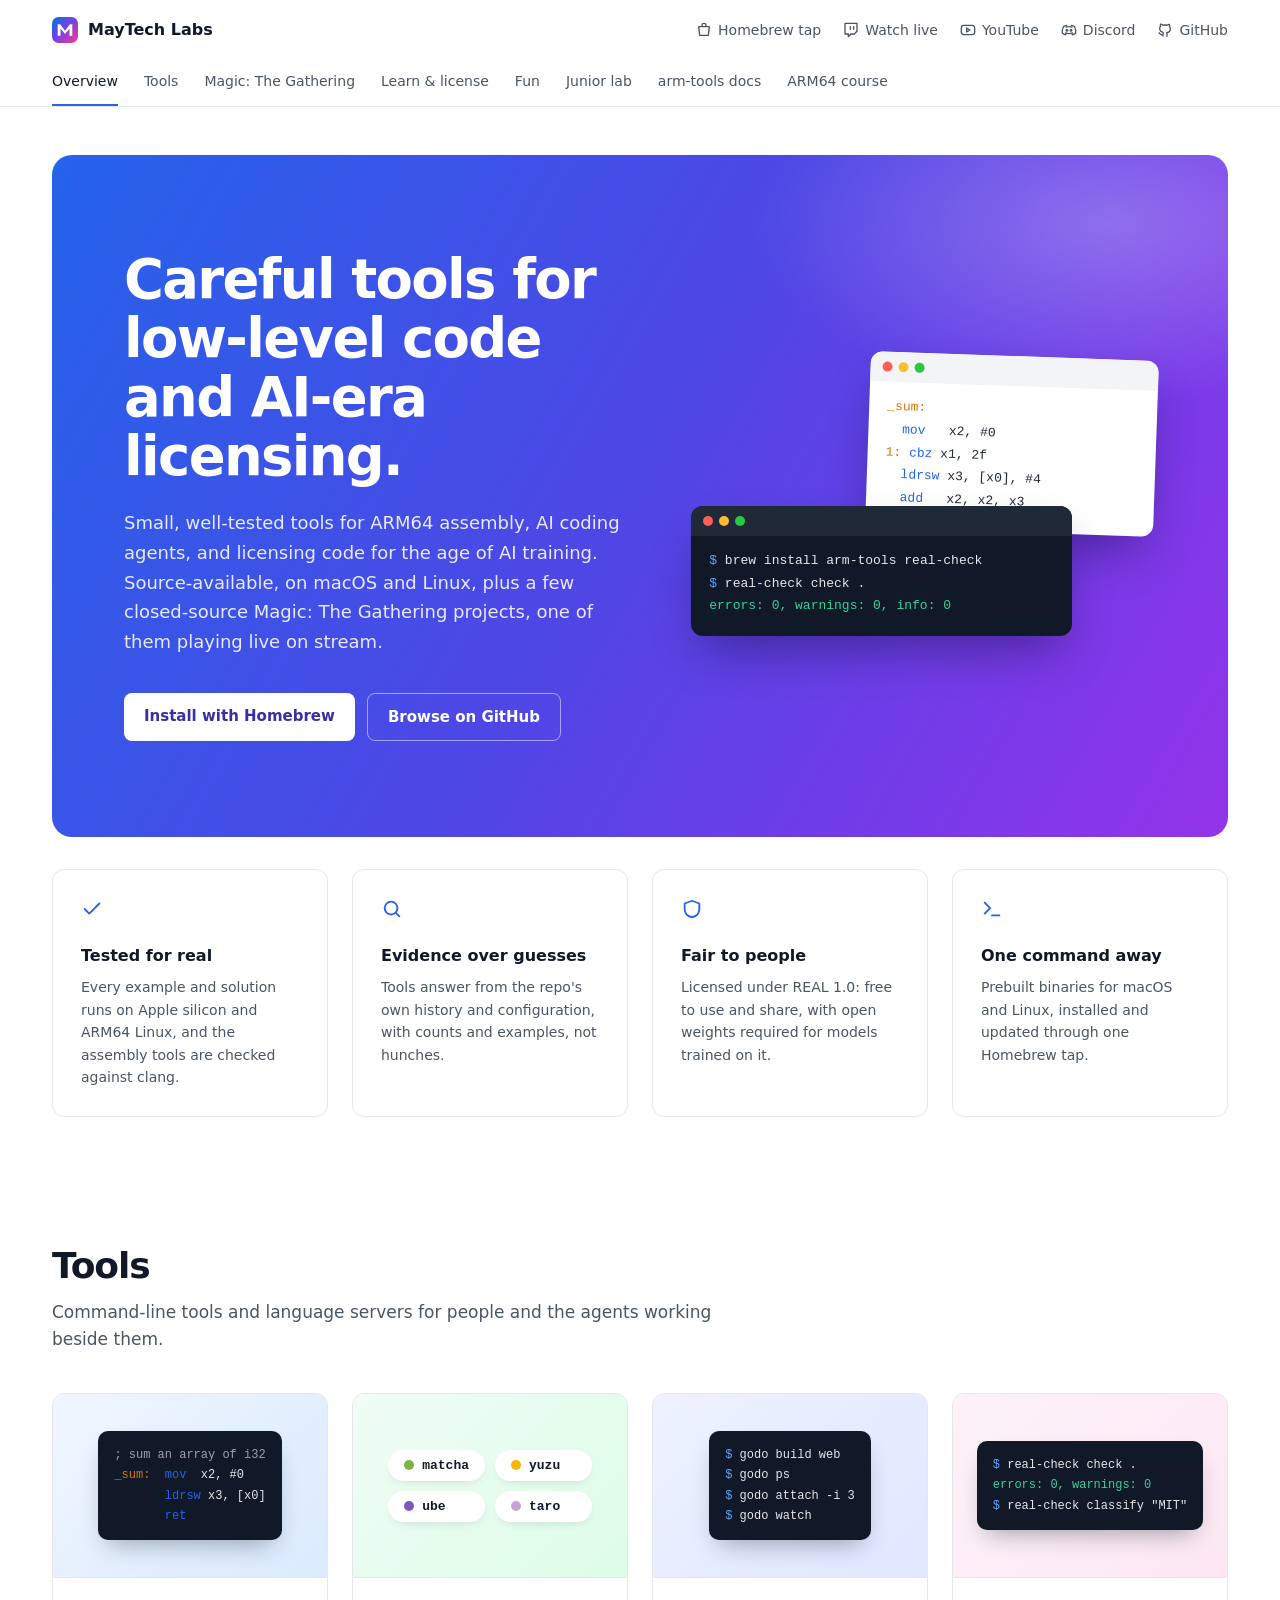
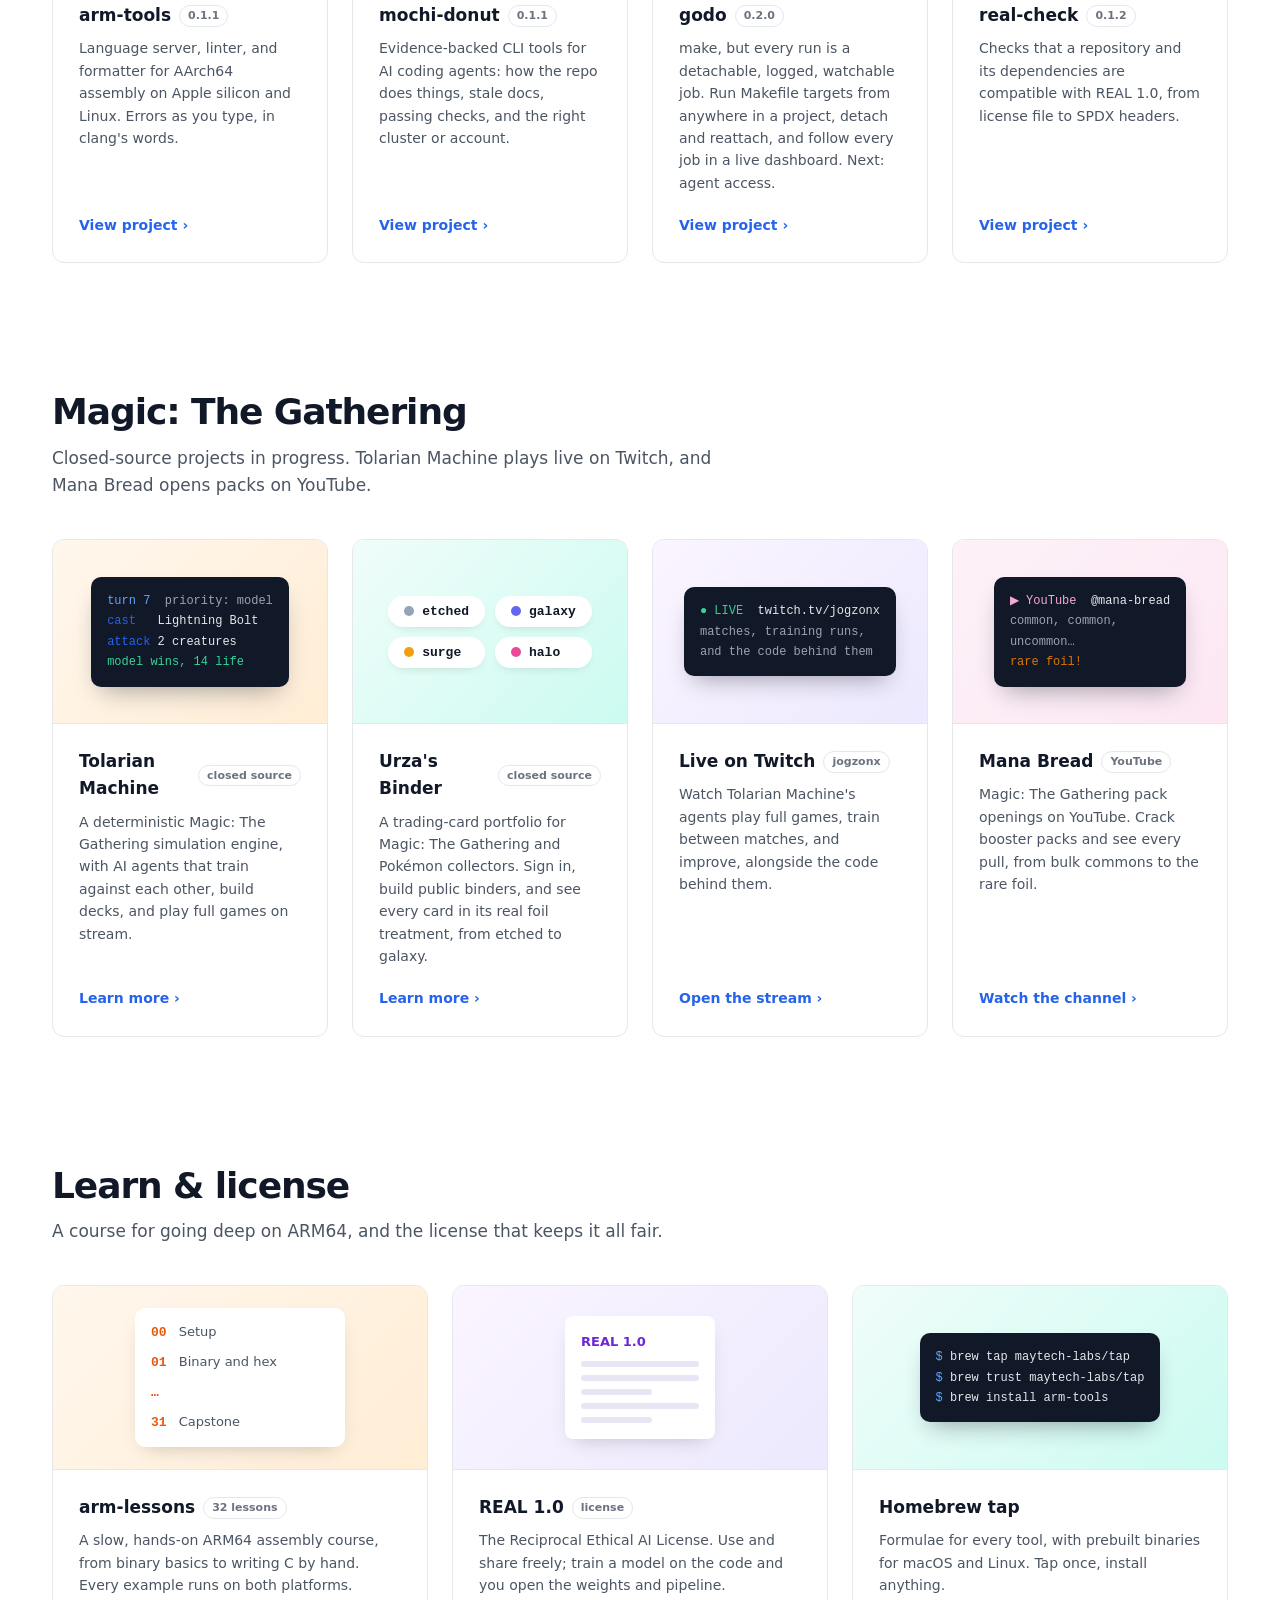
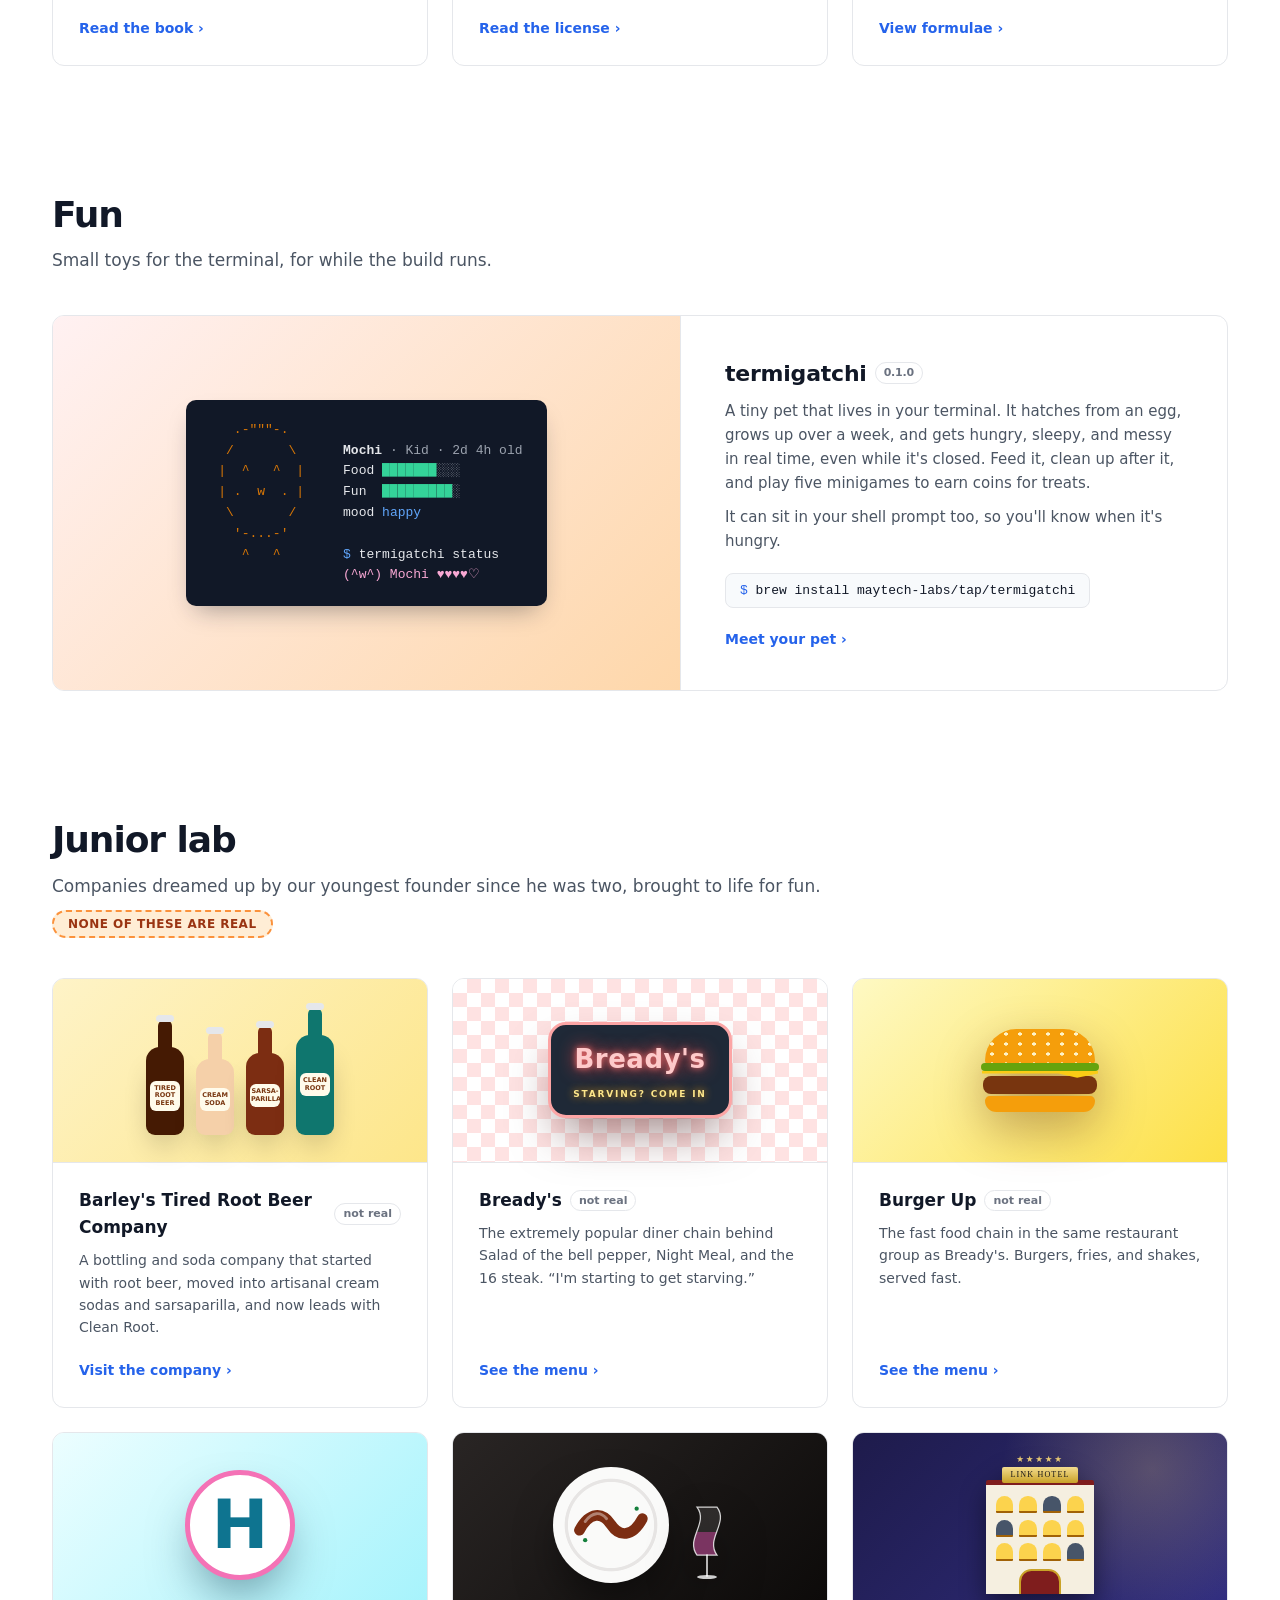
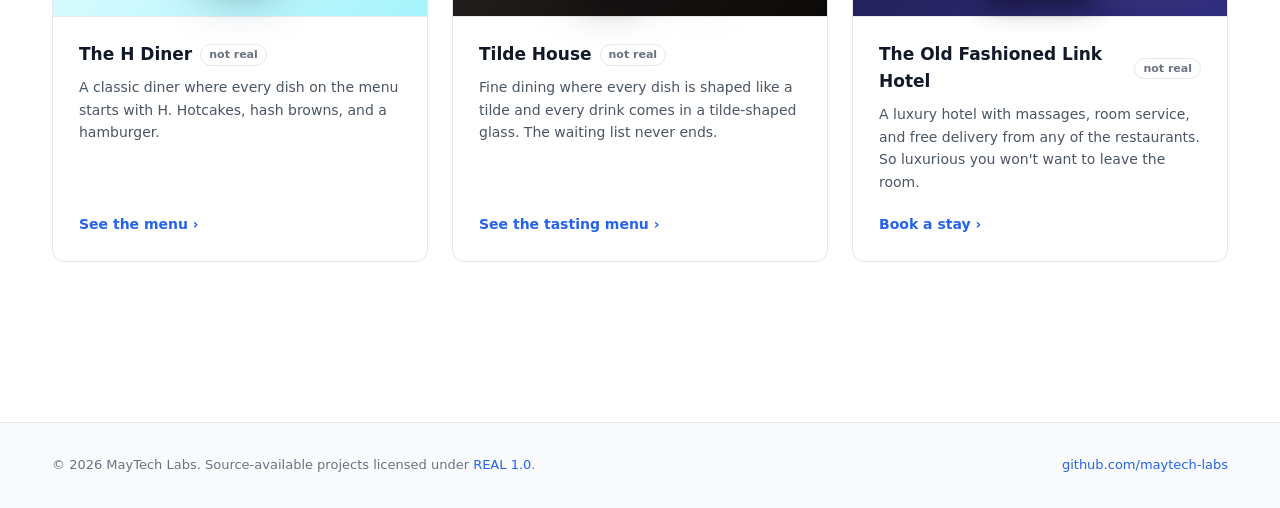
==== commit fdfef79a: "feat: add Mana Bread on YouTube and Discord links, and The Old Fashioned Link Hotel to the Junior la" ====
--- a/index.html
+++ b/index.html
@@ -8,7 +8,7 @@
   <meta name="description" content="Careful tools for low-level code and AI-era licensing.">
   <meta name="color-scheme" content="light">
   <link rel="icon" href="favicon.svg?v=3" type="image/svg+xml">
-  <link rel="stylesheet" href="style.css?v=12">
+  <link rel="stylesheet" href="style.css?v=14">
 </head>
 <body>
   <header class="topbar">
@@ -17,6 +17,8 @@
       <div class="bar-links">
         <a href="https://github.com/maytech-labs/homebrew-tap"><svg viewBox="0 0 24 24"><path d="M4 7h16l-1.5 13h-13zM9 7V5a3 3 0 0 1 6 0v2"/></svg>Homebrew tap</a>
         <a href="https://www.twitch.tv/jogzonx"><svg viewBox="0 0 24 24"><path d="M21 2H3v16h5v4l4-4h5l4-4zM11 11V7M16 11V7"/></svg>Watch live</a>
+        <a href="https://www.youtube.com/@mana-bread"><svg viewBox="0 0 24 24"><rect x="2" y="5" width="20" height="14" rx="4"/><path d="M10 9l5 3-5 3z"/></svg>YouTube</a>
+        <a href="https://discord.gg/3hMfYs6qg"><svg viewBox="0 0 24 24"><path d="M8.5 5C6.6 5.3 5 5.9 3.8 6.7 2.1 9.8 1.6 13.4 2 17c1.4 1.1 3 1.9 4.6 2.3l1.1-2M15.5 5c1.9.3 3.5.9 4.7 1.7 1.7 3.1 2.2 6.7 1.8 10.3-1.4 1.1-3 1.9-4.6 2.3l-1.1-2M7 16.4c3.3 1.4 6.7 1.4 10 0M7.6 7.6c2.9-.9 5.9-.9 8.8 0"/><circle cx="9" cy="12.6" r="1.2"/><circle cx="15" cy="12.6" r="1.2"/></svg>Discord</a>
         <a href="https://github.com/maytech-labs"><svg viewBox="0 0 24 24"><path d="M9 19c-4 1.5-4-2-6-2.5m12 5v-3.5c0-1 .1-1.4-.5-2 2.8-.3 5.5-1.4 5.5-6a4.6 4.6 0 0 0-1.3-3.2 4.2 4.2 0 0 0-.1-3.2s-1.1-.3-3.5 1.3a12.3 12.3 0 0 0-6.2 0C6.5 2.8 5.4 3.1 5.4 3.1a4.2 4.2 0 0 0-.1 3.2A4.6 4.6 0 0 0 4 9.5c0 4.6 2.7 5.7 5.5 6-.6.6-.6 1.2-.5 2V21"/></svg>GitHub</a>
       </div>
     </div>
@@ -141,8 +143,8 @@
 
     <section id="mtg" class="block">
       <h2>Magic: The Gathering</h2>
-      <p class="sub">Closed-source projects in progress. Tolarian Machine plays live on Twitch.</p>
-      <div class="cards">
+      <p class="sub">Closed-source projects in progress. Tolarian Machine plays live on Twitch, and Mana Bread opens packs on YouTube.</p>
+      <div class="cards four">
         <a class="card" href="/tolarian-machine/">
           <div class="art a-orange">
 <pre class="mini"><span class="g">turn 7</span>  <span class="c">priority: model</span>
@@ -181,6 +183,19 @@
             <h3>Live on Twitch <span class="badge">jogzonx</span></h3>
             <p>Watch Tolarian Machine's agents play full games, train between matches, and improve, alongside the code behind them.</p>
             <span class="more">Open the stream</span>
+          </div>
+        </a>
+        <a class="card" href="https://www.youtube.com/@mana-bread">
+          <div class="art a-pink">
+<pre class="mini"><span class="pk">&#9654; YouTube</span>  @mana-bread
+<span class="c">common, common,</span>
+<span class="c">uncommon&hellip;</span>
+<span class="y">rare foil!</span></pre>
+          </div>
+          <div class="body">
+            <h3>Mana Bread <span class="badge">YouTube</span></h3>
+            <p>Magic: The Gathering pack openings on YouTube. Crack booster packs and see every pull, from bulk commons to the rare foil.</p>
+            <span class="more">Watch the channel</span>
           </div>
         </a>
       </div>
@@ -316,6 +331,16 @@
             <span class="more">See the tasting menu</span>
           </div>
         </a>
+        <a class="card" href="/old-fashioned-link-hotel/">
+          <div class="art a-hotel">
+            <div class="hotel small"><span class="stars">&#9733;&#9733;&#9733;&#9733;&#9733;</span><b class="crest">Link Hotel</b><div class="facade"><i></i><i></i><i class="off"></i><i></i><i class="off"></i><i></i><i></i><i></i><i></i><i></i><i></i><i class="off"></i><span class="door"></span></div></div>
+          </div>
+          <div class="body">
+            <h3>The Old Fashioned Link Hotel <span class="badge">not real</span></h3>
+            <p>A luxury hotel with massages, room service, and free delivery from any of the restaurants. So luxurious you won't want to leave the room.</p>
+            <span class="more">Book a stay</span>
+          </div>
+        </a>
       </div>
     </section>
   </main>
--- a/style.css
+++ b/style.css
@@ -245,10 +245,10 @@
 .a-tilde { background: linear-gradient(135deg, #292524, #0c0a09); }
 .hero.h-hdiner { background: radial-gradient(500px 260px at 85% 15%, rgba(255, 255, 255, 0.3), transparent 60%), linear-gradient(120deg, #0e7490 0%, #0891b2 50%, #f472b6 100%); }
 .hero.h-tilde { background: radial-gradient(500px 260px at 85% 15%, rgba(212, 175, 55, 0.22), transparent 60%), linear-gradient(120deg, #0c0a09 0%, #292524 60%, #44403c 100%); }
-.hero.h-hdiner .not-real, .hero.h-tilde .not-real { background: #fff7ed; margin-bottom: 14px; }
-.hero.h-tilde h1, .serif h3, .serif h2 { font-family: Georgia, "Times New Roman", serif; font-weight: 400; }
+.hero.h-hdiner .not-real, .hero.h-tilde .not-real, .hero.h-hotel .not-real { background: #fff7ed; margin-bottom: 14px; }
+.hero.h-tilde h1, .hero.h-hotel h1, .serif h3, .serif h2 { font-family: Georgia, "Times New Roman", serif; font-weight: 400; }
 .hero.h-tilde h1 { letter-spacing: 0.02em; }
-.hero.h-tilde .tagline { color: #e7c873; font-family: Georgia, serif; }
+.hero.h-tilde .tagline, .hero.h-hotel .tagline { color: #e7c873; font-family: Georgia, serif; }
 .h-badge { width: 190px; height: 190px; border-radius: 50%; background: #fff; border: 8px solid #f472b6; display: grid; place-items: center; box-shadow: 0 24px 48px -12px rgba(8, 50, 70, 0.5); }
 .h-badge b { font-size: 120px; line-height: 1; color: #0e7490; }
 .h-badge.small { width: 110px; height: 110px; border-width: 5px; }
@@ -293,6 +293,17 @@
 .menu.teal .dish i { border-color: #67e8f9; }
 .menu.teal .dish em { color: #be185d; }
 
+.a-hotel { background: radial-gradient(circle at 80% 20%, rgba(231, 200, 115, 0.25), transparent 45%), linear-gradient(135deg, #1e1b4b, #312e81); }
+.hero.h-hotel { background: radial-gradient(500px 260px at 85% 15%, rgba(231, 200, 115, 0.25), transparent 60%), linear-gradient(120deg, #1e1b4b 0%, #312e81 55%, #7f1d1d 100%); }
+.hotel { font-size: 10px; display: grid; justify-items: center; filter: drop-shadow(0 2.4em 2.4em rgba(0, 0, 0, 0.45)); }
+.hotel .stars { font-size: 1.6em; line-height: 1; letter-spacing: 0.2em; color: #e7c873; }
+.hotel .crest { position: relative; z-index: 1; margin: 0.4em 0 -0.4em; padding: 0.5em 1em; border-radius: 0.25em; background: linear-gradient(#f3dc8f, #c9a227); color: #1c1917; font: 400 1.5em/1 Georgia, serif; letter-spacing: 0.14em; text-transform: uppercase; white-space: nowrap; }
+.hotel .facade { width: 20em; display: grid; grid-template-columns: repeat(4, 1fr); gap: 1.2em; padding: 2em 1.8em 0; background: #f5efe0; border-top: 1em solid #7f1d1d; border-radius: 0.4em 0.4em 0 0; }
+.hotel .facade i { height: 3.2em; background: #fcd34d; border-bottom: 0.4em solid #a16207; border-radius: 1.6em 1.6em 0.2em 0.2em; }
+.hotel .facade i.off { background: #475569; }
+.hotel .door { grid-column: 2 / 4; height: 4.6em; margin-top: 0.4em; background: #7f1d1d; border: 0.4em solid #c9a227; border-bottom: 0; border-radius: 2.3em 2.3em 0 0; }
+.hotel.small { font-size: 5.4px; }
+
 /* Footer */
 .footer { margin-top: 160px; border-top: 1px solid var(--line); background: var(--soft); }
 .foot { display: flex; justify-content: space-between; flex-wrap: wrap; gap: 8px; padding-top: 32px; padding-bottom: 32px; font-size: 13px; color: var(--faint); }
@@ -322,5 +333,8 @@
   .mini.pet { font-size: 10.5px; padding: 14px; }
   .install { font-size: 11.5px; }
   .bar-links a:first-child { display: none; }
+  .bar-links { gap: 16px; }
+  .bar-links a { font-size: 0; gap: 0; }
+  .bar-links svg { width: 20px; height: 20px; }
   .lineup, .tilde-wall { grid-template-columns: 1fr; }
 }
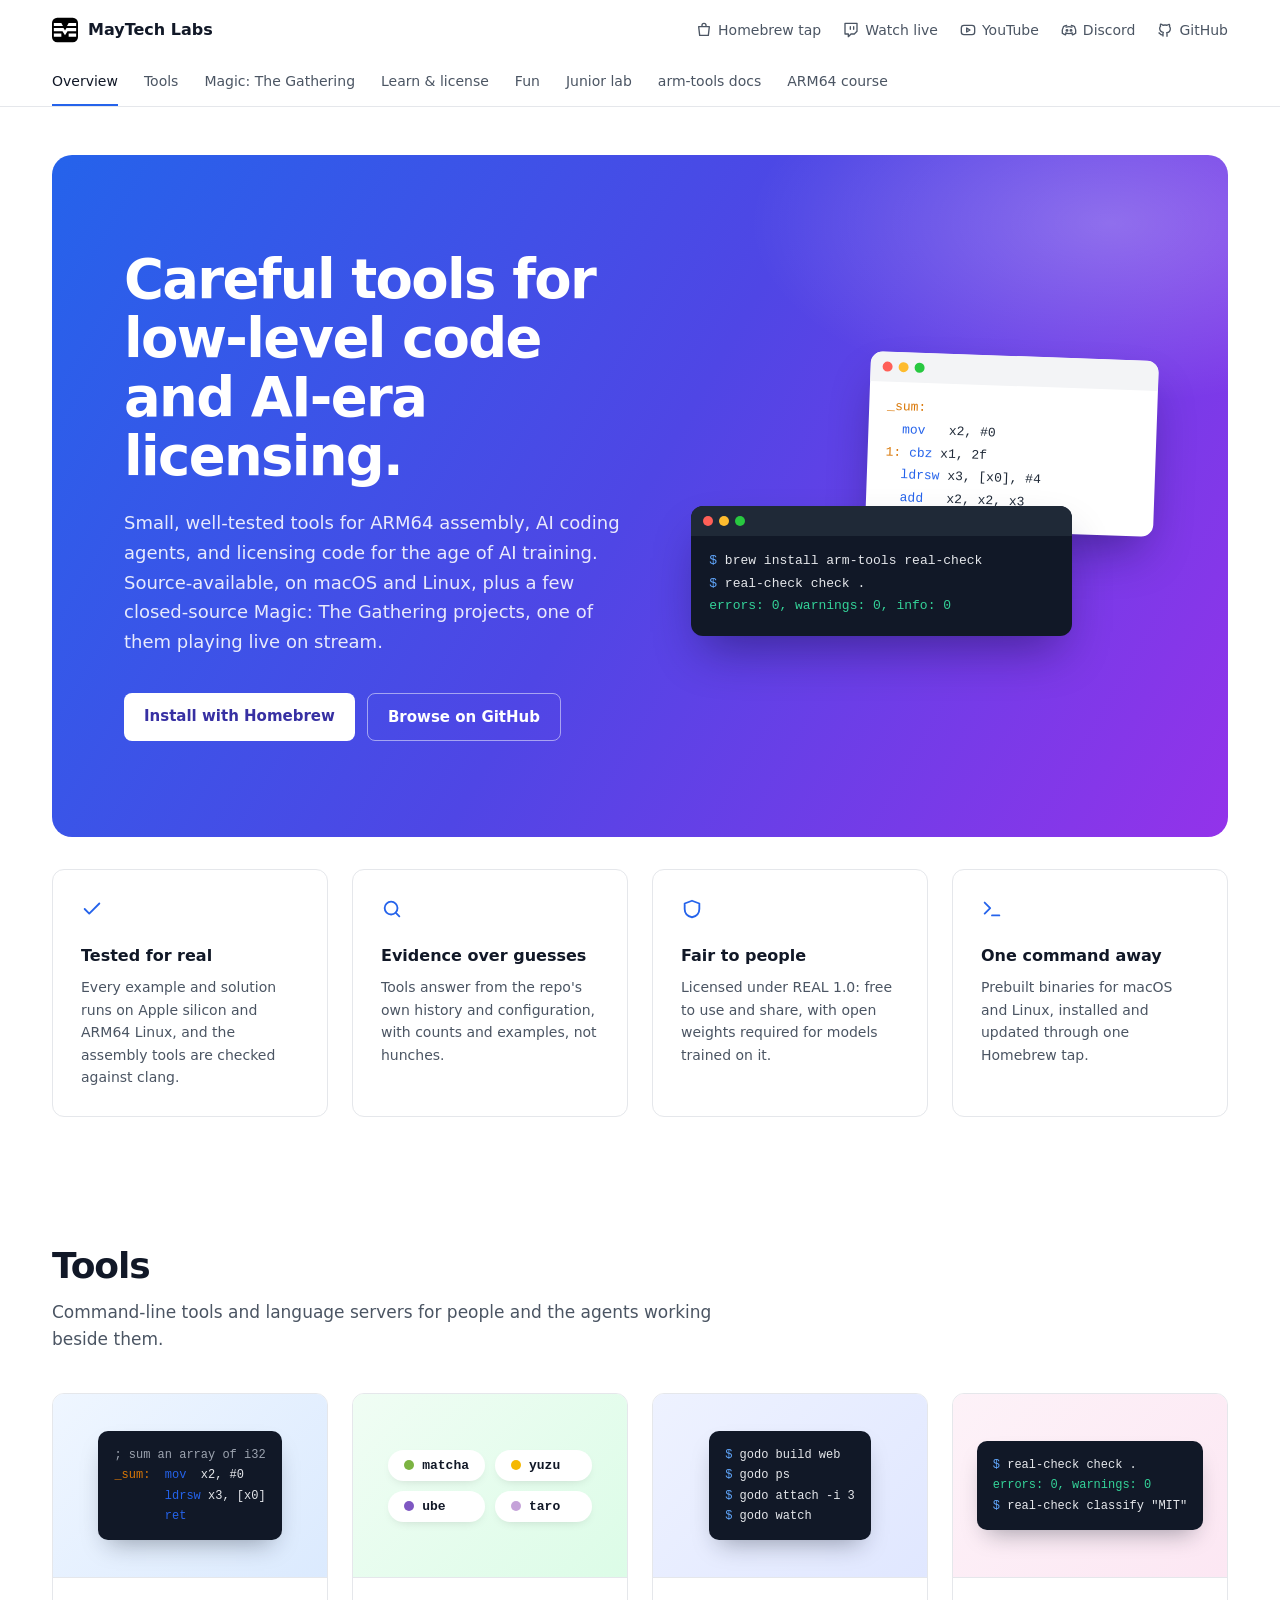
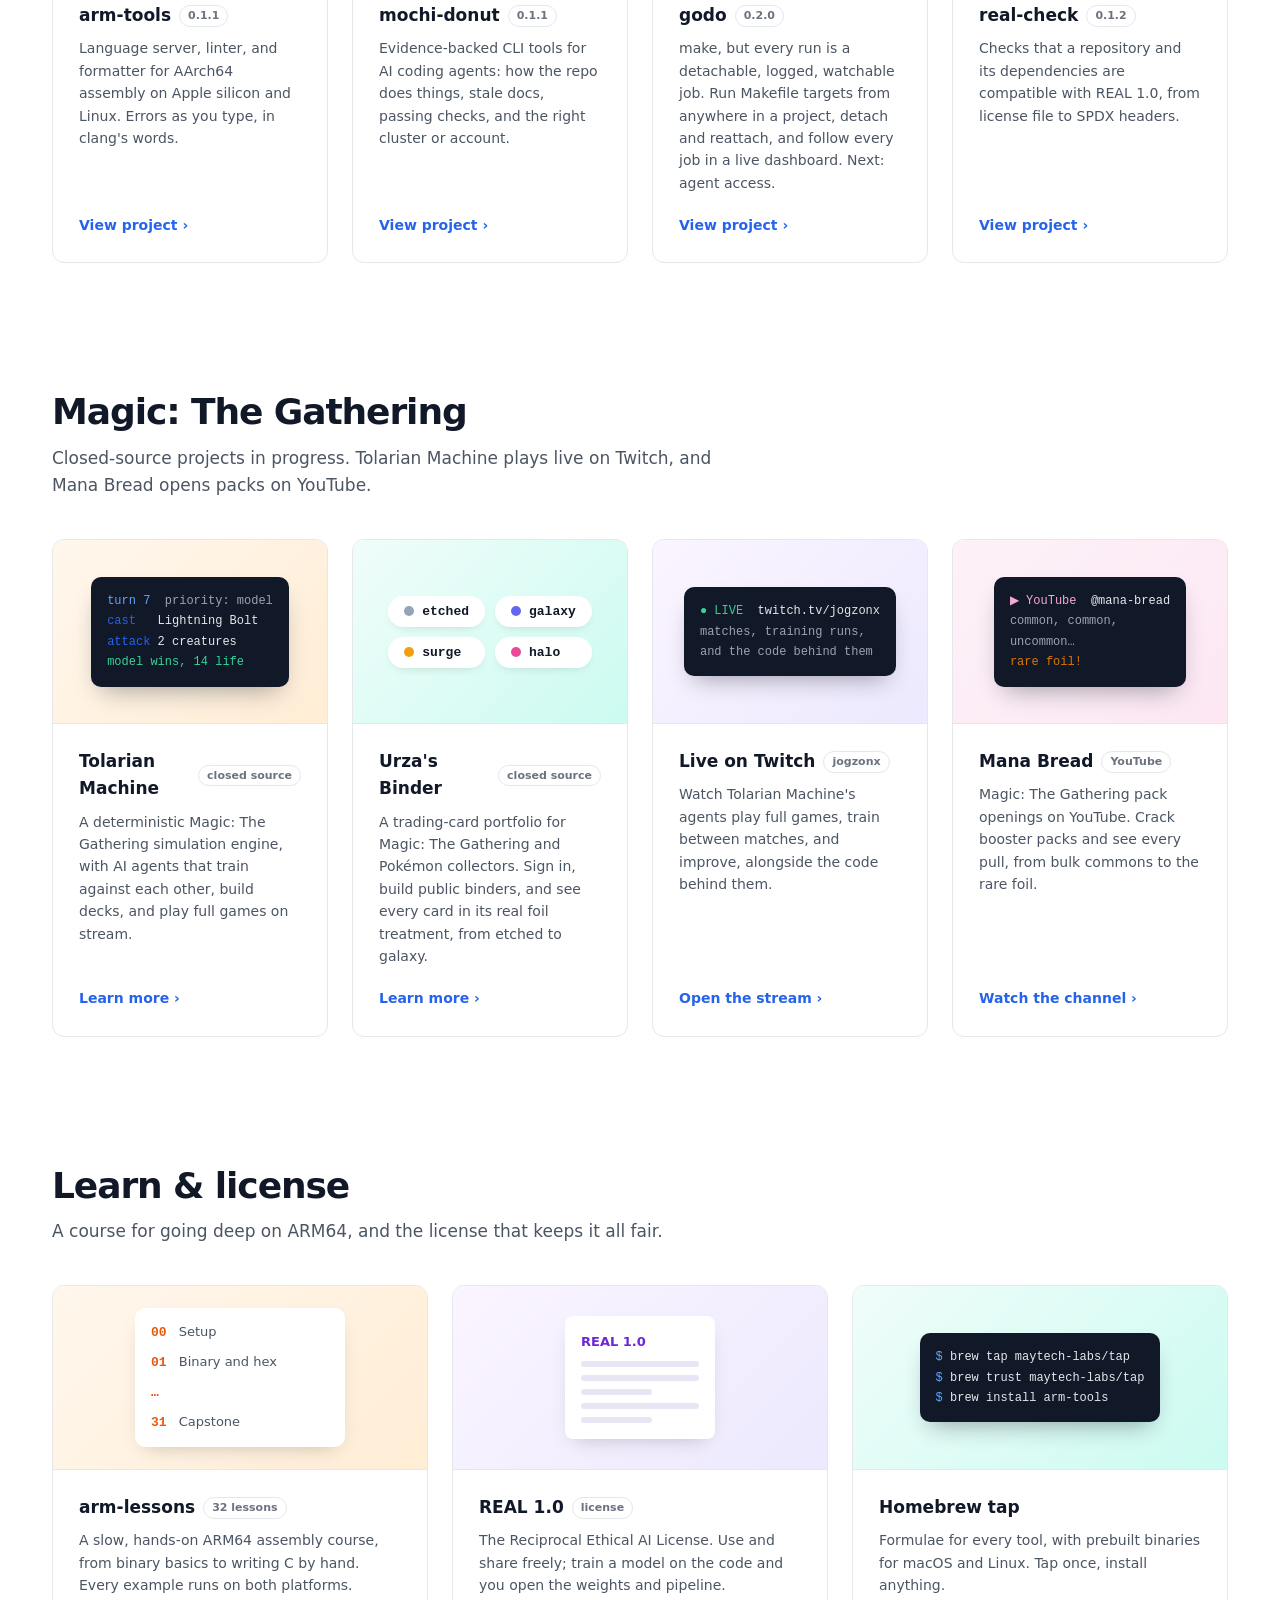
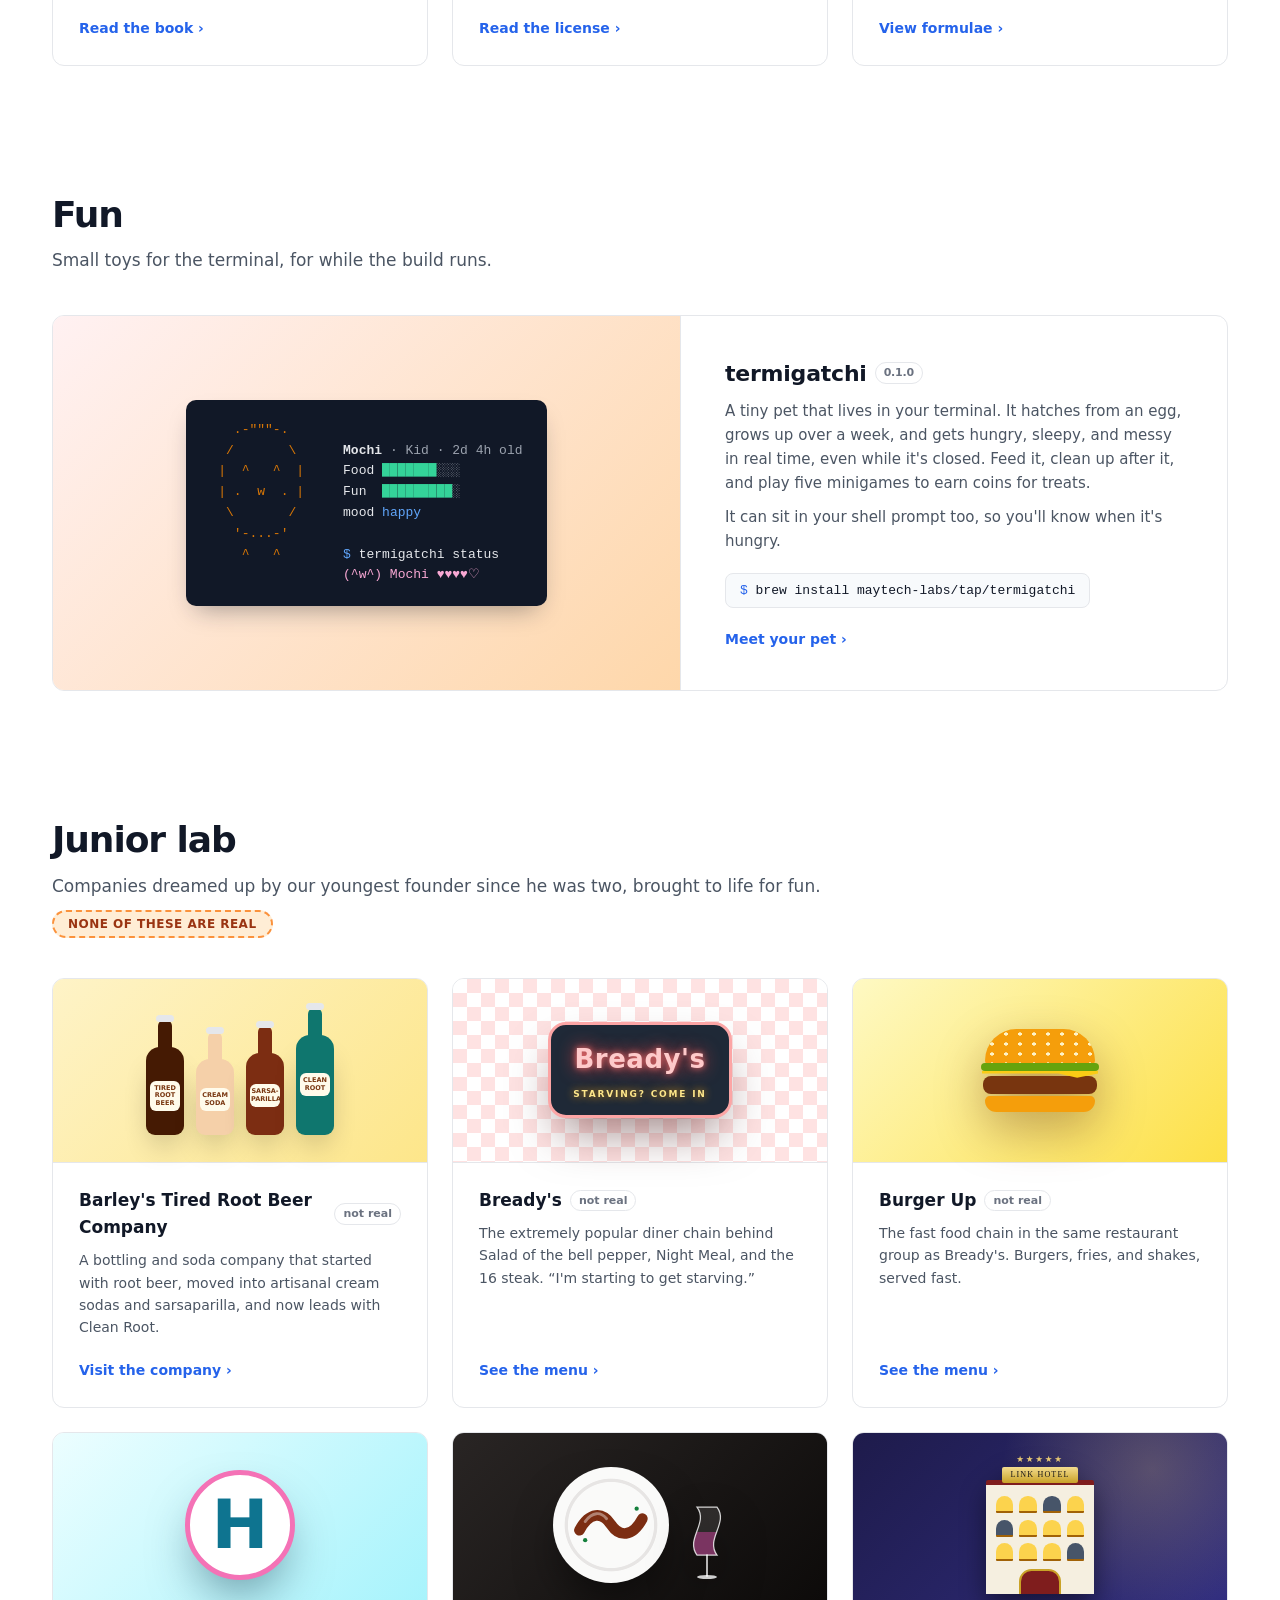
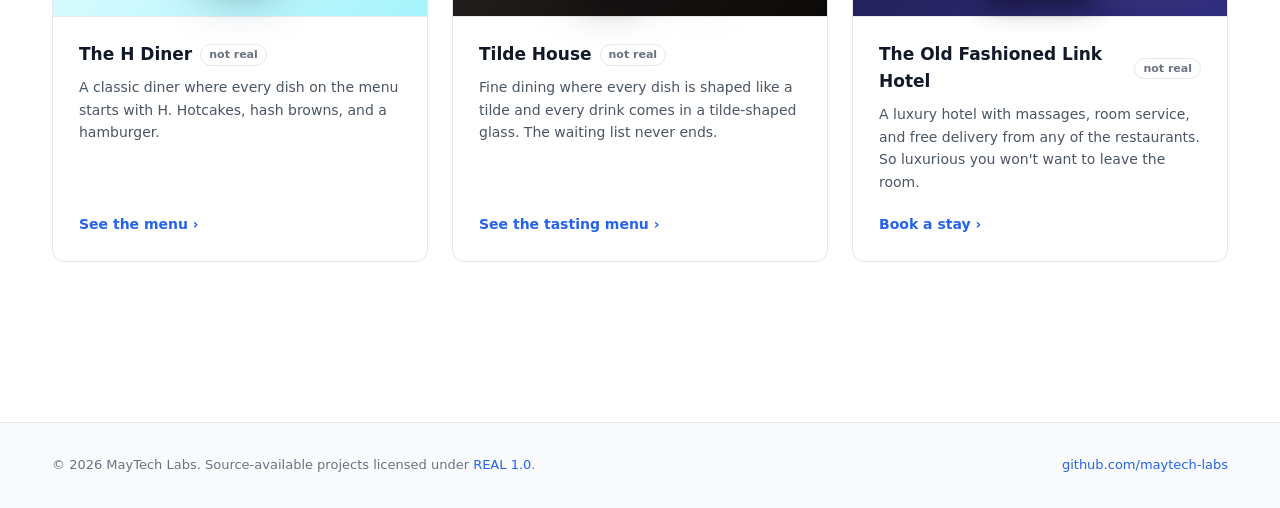
==== commit b866366d: "feat: use the new MayTech Labs logo, and show top bar links as icons below 1000px" ====
--- a/index.html
+++ b/index.html
@@ -7,13 +7,13 @@
   <title>MayTech Labs</title>
   <meta name="description" content="Careful tools for low-level code and AI-era licensing.">
   <meta name="color-scheme" content="light">
-  <link rel="icon" href="favicon.svg?v=3" type="image/svg+xml">
-  <link rel="stylesheet" href="style.css?v=14">
+  <link rel="icon" href="favicon.svg?v=4" type="image/svg+xml">
+  <link rel="stylesheet" href="style.css?v=15">
 </head>
 <body>
   <header class="topbar">
     <div class="wrap bar">
-      <a class="brand" href="/"><img src="favicon.svg?v=3" alt="" width="26" height="26">MayTech Labs</a>
+      <a class="brand" href="/"><img src="favicon.svg?v=4" alt="" width="26" height="26">MayTech Labs</a>
       <div class="bar-links">
         <a href="https://github.com/maytech-labs/homebrew-tap"><svg viewBox="0 0 24 24"><path d="M4 7h16l-1.5 13h-13zM9 7V5a3 3 0 0 1 6 0v2"/></svg>Homebrew tap</a>
         <a href="https://www.twitch.tv/jogzonx"><svg viewBox="0 0 24 24"><path d="M21 2H3v16h5v4l4-4h5l4-4zM11 11V7M16 11V7"/></svg>Watch live</a>
--- a/style.css
+++ b/style.css
@@ -28,7 +28,7 @@
 .bar { display: flex; align-items: center; justify-content: space-between; height: 60px; }
 .brand { display: flex; align-items: center; gap: 10px; color: var(--fg); font-weight: 700; font-size: 16px; }
 .bar-links { display: flex; gap: 22px; }
-.bar-links a { display: flex; align-items: center; gap: 6px; color: var(--muted); font-size: 14px; font-weight: 500; }
+.bar-links a { display: flex; white-space: nowrap; align-items: center; gap: 6px; color: var(--muted); font-size: 14px; font-weight: 500; }
 .bar-links a:hover { color: var(--fg); }
 .bar-links svg { width: 16px; height: 16px; fill: none; stroke: currentColor; stroke-width: 2; stroke-linecap: round; stroke-linejoin: round; }
 .tabs { display: flex; gap: 26px; overflow-x: auto; scrollbar-width: none; }
@@ -310,6 +310,9 @@
 
 /* Responsive */
 @media (max-width: 1000px) {
+  .bar-links { gap: 16px; }
+  .bar-links a { font-size: 0; gap: 0; }
+  .bar-links svg { width: 20px; height: 20px; }
   .features { grid-template-columns: 1fr 1fr; }
   .cards, .cards.four { grid-template-columns: 1fr 1fr; }
   .hero { grid-template-columns: 1fr; }
@@ -333,8 +336,5 @@
   .mini.pet { font-size: 10.5px; padding: 14px; }
   .install { font-size: 11.5px; }
   .bar-links a:first-child { display: none; }
-  .bar-links { gap: 16px; }
-  .bar-links a { font-size: 0; gap: 0; }
-  .bar-links svg { width: 20px; height: 20px; }
   .lineup, .tilde-wall { grid-template-columns: 1fr; }
 }
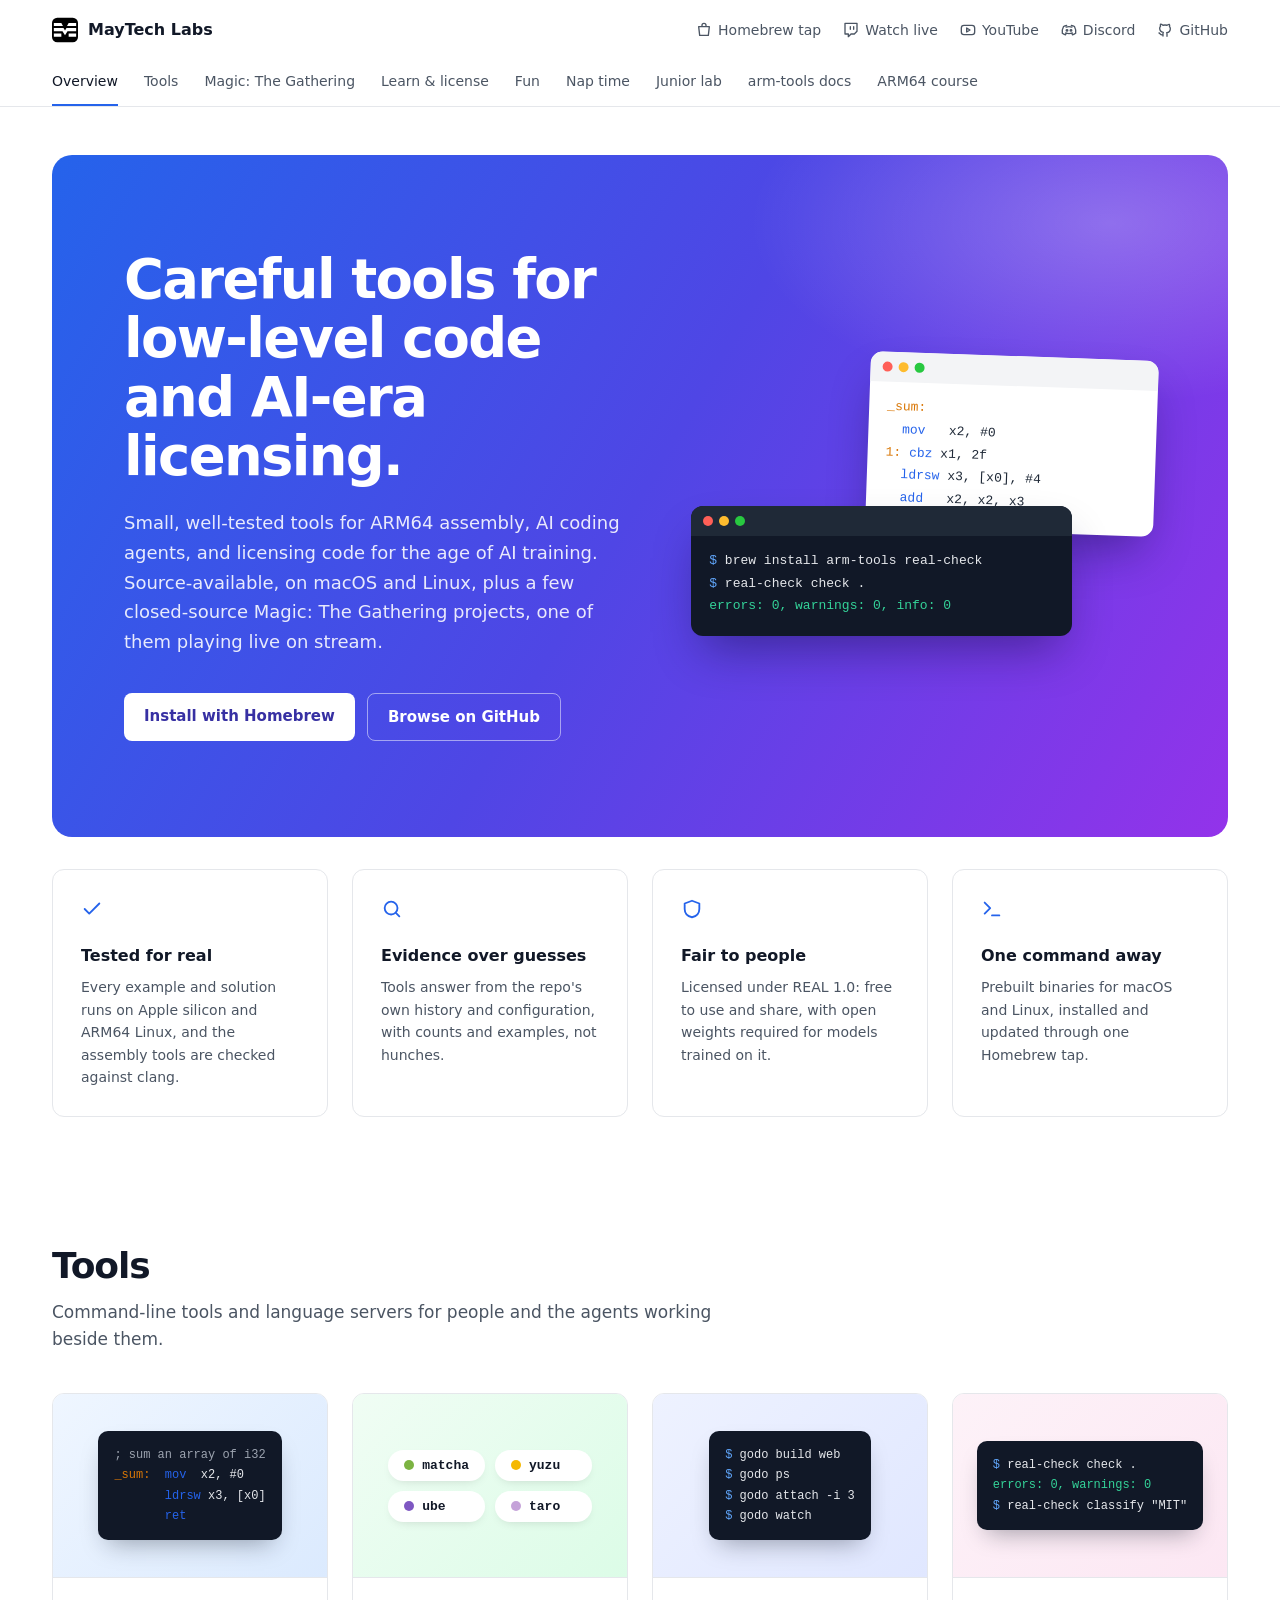
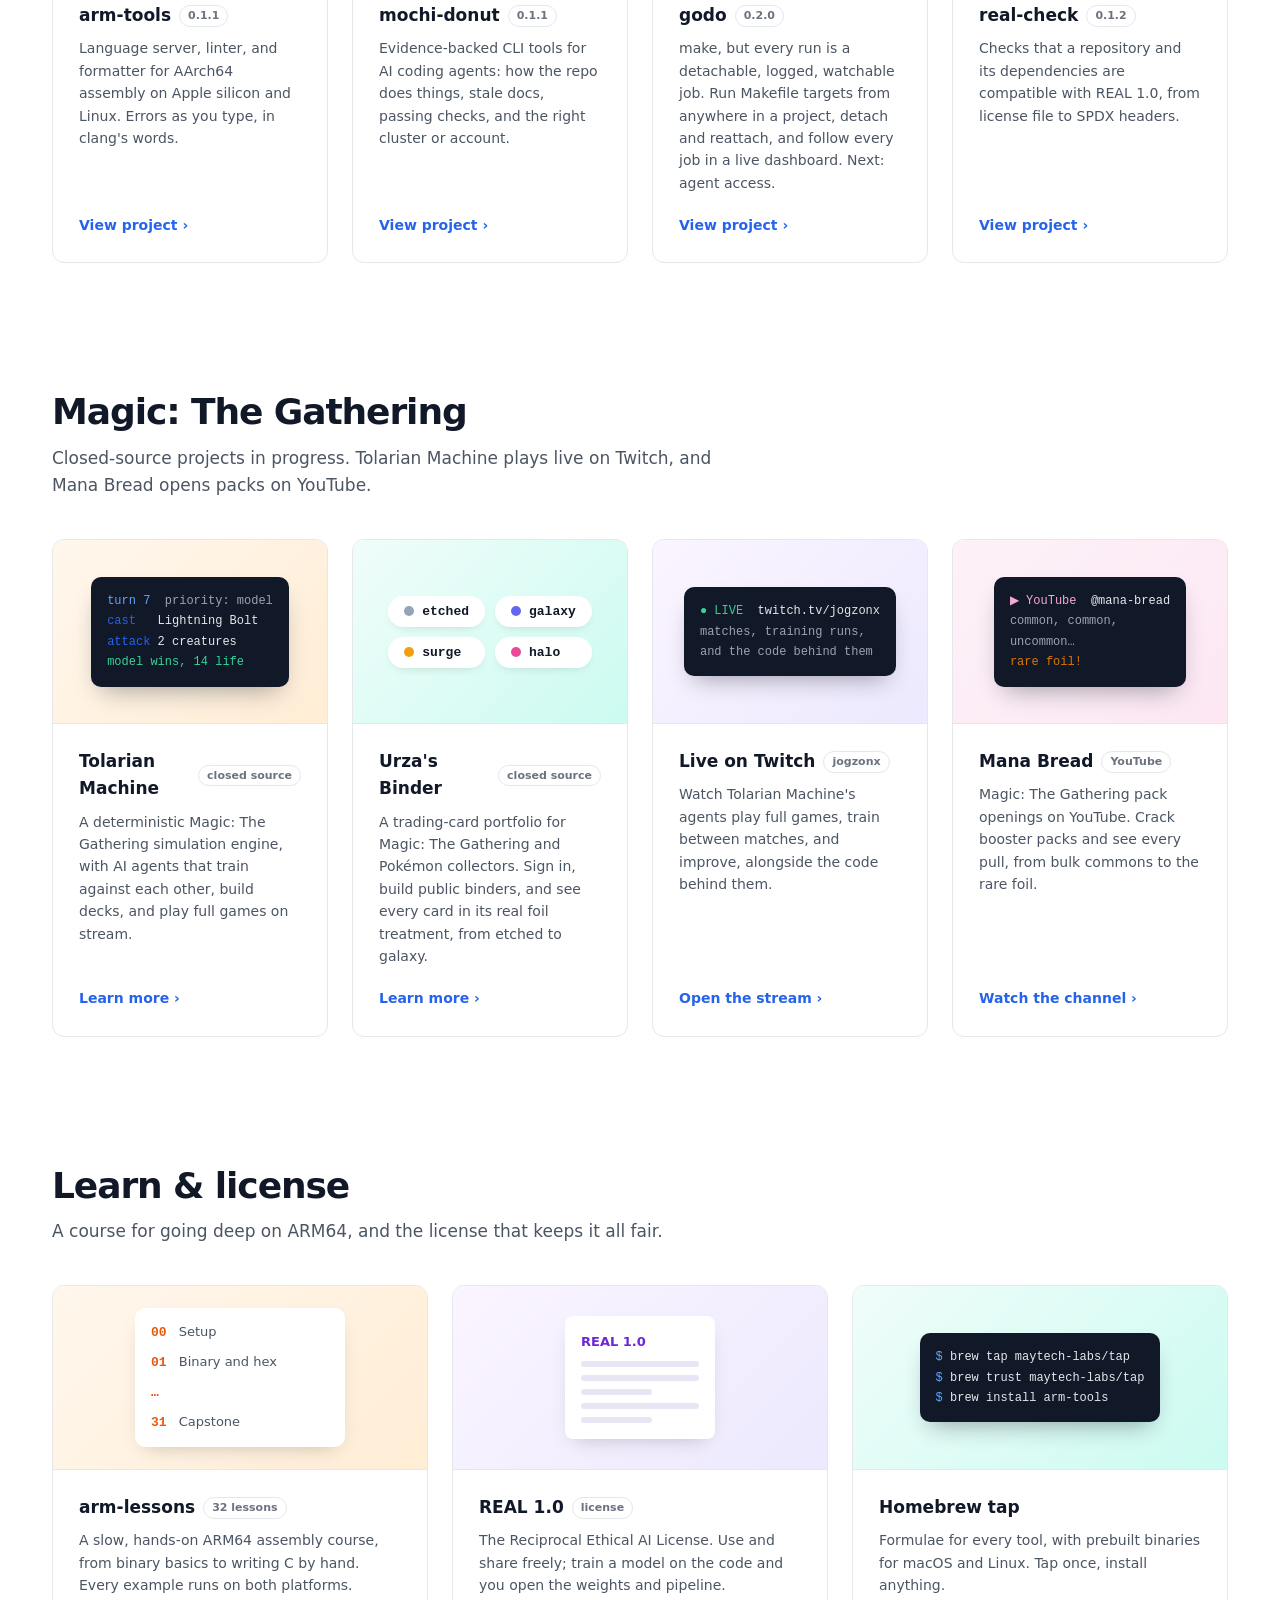
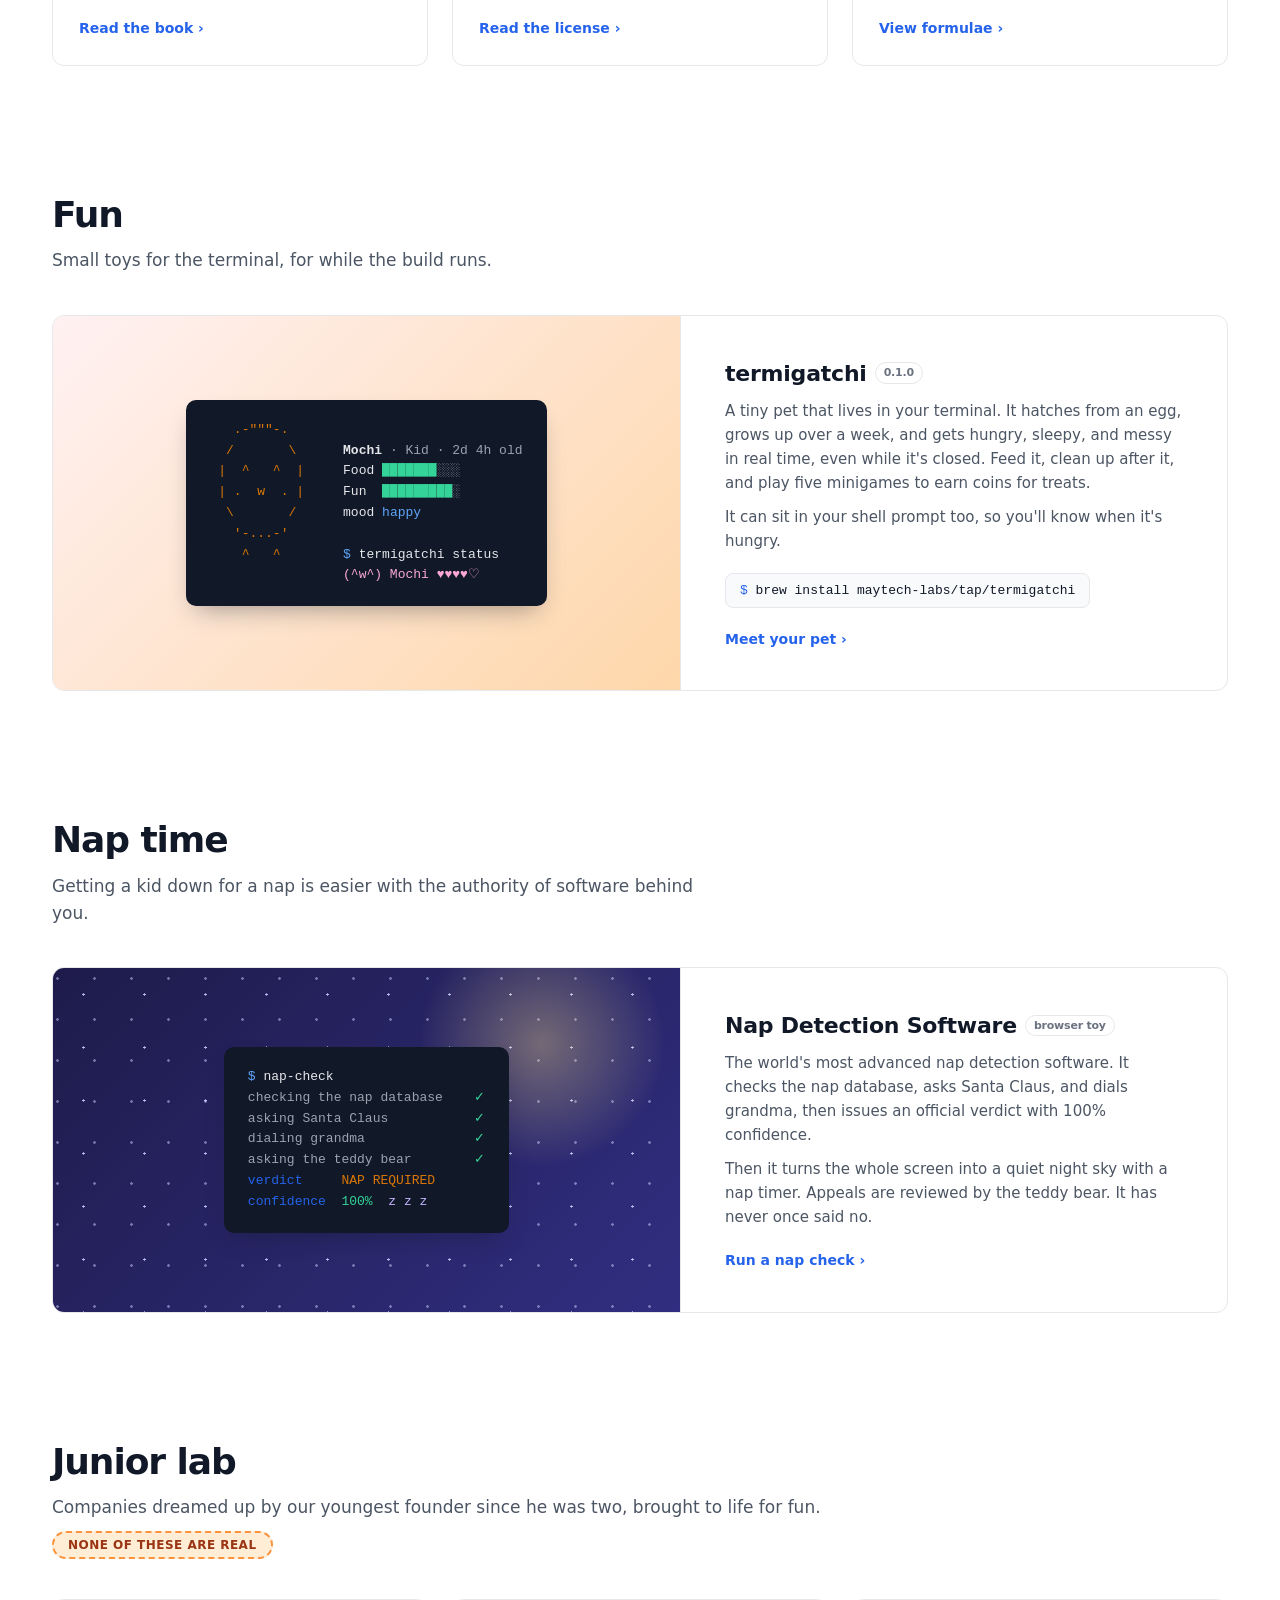
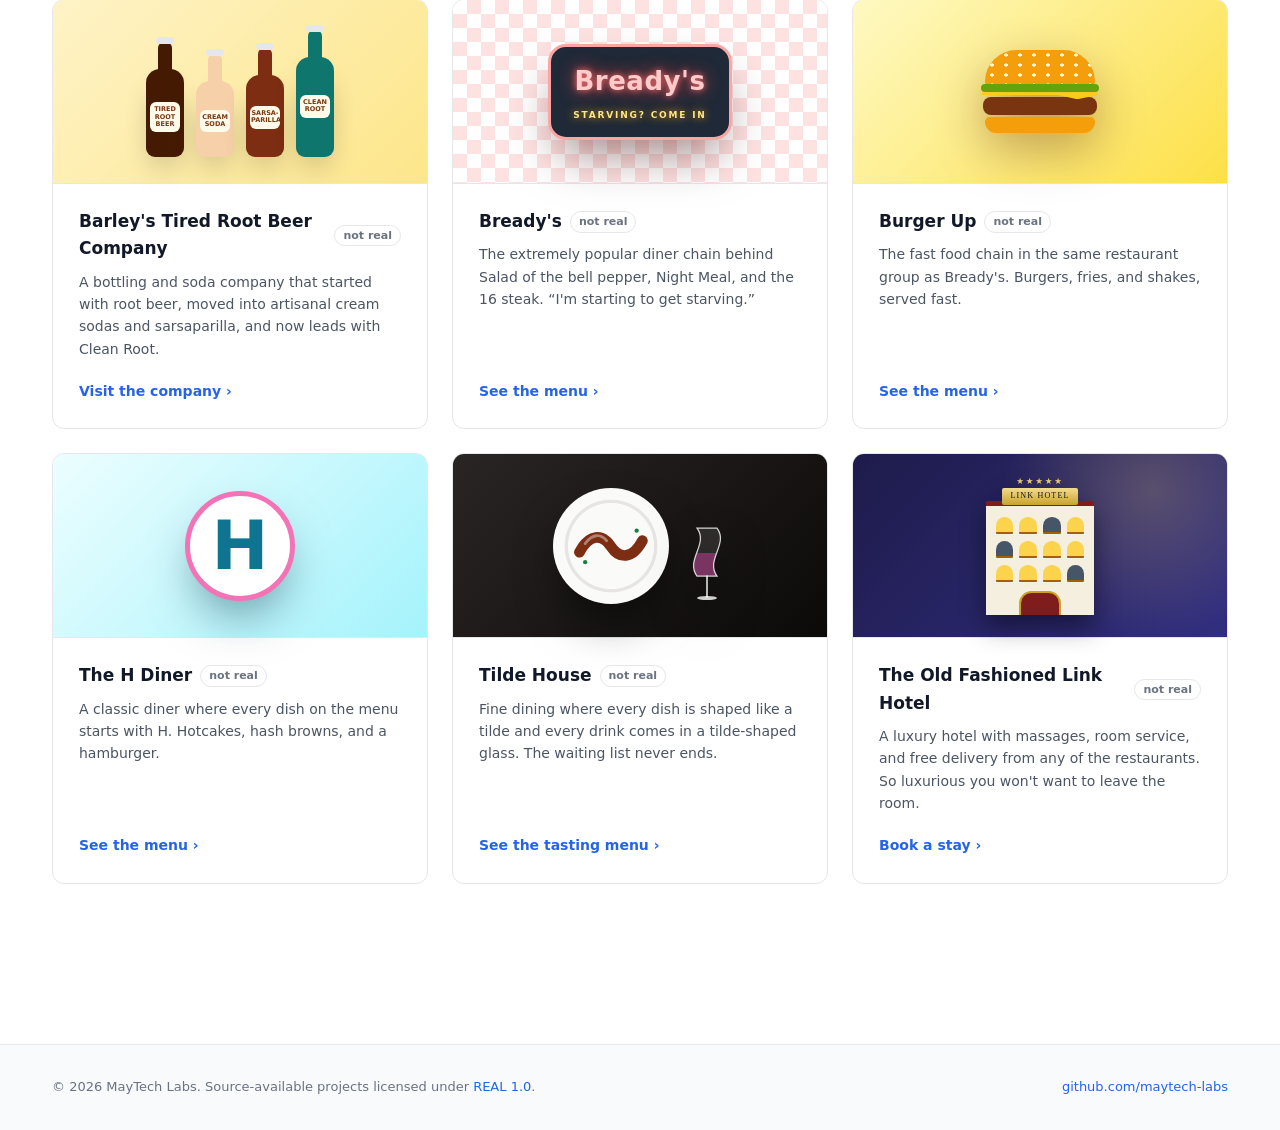
==== commit 58519fcc: "feat: add Nap Detection Software and the Nap time section" ====
--- a/index.html
+++ b/index.html
@@ -8,7 +8,7 @@
   <meta name="description" content="Careful tools for low-level code and AI-era licensing.">
   <meta name="color-scheme" content="light">
   <link rel="icon" href="favicon.svg?v=4" type="image/svg+xml">
-  <link rel="stylesheet" href="style.css?v=15">
+  <link rel="stylesheet" href="style.css?v=16">
 </head>
 <body>
   <header class="topbar">
@@ -28,6 +28,7 @@
       <a href="#mtg">Magic: The Gathering</a>
       <a href="#learn">Learn &amp; license</a>
       <a href="#fun">Fun</a>
+      <a href="#nap">Nap time</a>
       <a href="/#junior">Junior lab</a>
       <a href="https://maytech-labs.github.io/arm-tools/">arm-tools docs</a>
       <a href="https://maytech-labs.github.io/arm-lessons/">ARM64 course</a>
@@ -271,6 +272,30 @@
       </div>
     </section>
 
+    <section id="nap" class="block">
+      <h2>Nap time</h2>
+      <p class="sub">Getting a kid down for a nap is easier with the authority of software behind you.</p>
+      <div class="cards">
+        <a class="card wide" href="/nap-detection/">
+          <div class="art a-night">
+<pre class="mini pet"><span class="g">$</span> nap-check
+<span class="c">checking the nap database</span>    <span class="ok">&#10003;</span>
+<span class="c">asking Santa Claus</span>           <span class="ok">&#10003;</span>
+<span class="c">dialing grandma</span>              <span class="ok">&#10003;</span>
+<span class="c">asking the teddy bear</span>        <span class="ok">&#10003;</span>
+<span class="b">verdict</span>     <span class="y">NAP REQUIRED</span>
+<span class="b">confidence</span>  <span class="ok">100%</span>  <span class="zz">z z z</span></pre>
+          </div>
+          <div class="body">
+            <h3>Nap Detection Software <span class="badge">browser toy</span></h3>
+            <p>The world's most advanced nap detection software. It checks the nap database, asks Santa Claus, and dials grandma, then issues an official verdict with 100% confidence.</p>
+            <p>Then it turns the whole screen into a quiet night sky with a nap timer. Appeals are reviewed by the teddy bear. It has never once said no.</p>
+            <span class="more">Run a nap check</span>
+          </div>
+        </a>
+      </div>
+    </section>
+
     <!-- Junior lab content: Copyright (c) 2026 MayTech Labs. All rights reserved. Not licensed under REAL 1.0. -->
     <section id="junior" class="block fun">
       <h2>Junior lab</h2>
--- a/style.css
+++ b/style.css
@@ -304,6 +304,61 @@
 .hotel .door { grid-column: 2 / 4; height: 4.6em; margin-top: 0.4em; background: #7f1d1d; border: 0.4em solid #c9a227; border-bottom: 0; border-radius: 2.3em 2.3em 0 0; }
 .hotel.small { font-size: 5.4px; }
 
+/* Nap Detection Software */
+.a-night { background: radial-gradient(circle at 78% 22%, rgba(253, 230, 138, 0.35), transparent 22%), radial-gradient(rgba(199, 210, 254, 0.9) 1px, transparent 1.5px) 0 0 / 61px 53px, radial-gradient(rgba(199, 210, 254, 0.5) 1px, transparent 1.5px) 23px 31px / 37px 41px, linear-gradient(135deg, #1e1b4b, #312e81); }
+.hero.h-nap { background: radial-gradient(420px 220px at 88% 12%, rgba(253, 230, 138, 0.28), transparent 60%), radial-gradient(rgba(255, 255, 255, 0.7) 1.2px, transparent 1.7px) 0 0 / 83px 71px, radial-gradient(rgba(255, 255, 255, 0.35) 1px, transparent 1.5px) 31px 19px / 47px 59px, linear-gradient(120deg, #1e1b4b 0%, #3730a3 55%, #7c3aed 100%); }
+.mini .zz { color: #c4b5fd; }
+.nap { --nap-ink: #e0e7ff; position: relative; overflow: hidden; border-radius: 20px; padding: 48px 56px; background: var(--soft); border: 1px solid var(--line); transition: background-color 0.6s, color 0.6s, border-color 0.6s; }
+.nap-row { display: flex; gap: 12px; flex-wrap: wrap; align-items: center; }
+.nap label { display: block; font-size: 14px; font-weight: 600; margin-bottom: 8px; }
+.nap input { font: inherit; font-size: 17px; padding: 12px 16px; border: 1px solid var(--line); border-radius: 10px; width: min(320px, 100%); background: #fff; color: var(--fg); }
+.nap input:focus-visible, .nap button:focus-visible { outline: 3px solid #a5b4fc; outline-offset: 2px; }
+.nap-go { font: inherit; font-size: 22px; font-weight: 800; letter-spacing: -0.01em; color: #fff; background: linear-gradient(135deg, #ec4899, #8b5cf6); border: 0; border-radius: 14px; padding: 20px 40px; cursor: pointer; box-shadow: 0 14px 28px -12px rgba(139, 92, 246, 0.6); transition: transform 0.12s, filter 0.15s; }
+.nap-go:hover { filter: brightness(1.06); transform: translateY(-1px); }
+.nap-go:active { transform: scale(0.97); }
+.nap button:disabled { opacity: 0.55; cursor: progress; transform: none; }
+.nap-btn { font: inherit; font-size: 15px; font-weight: 600; border-radius: 8px; padding: 11px 20px; cursor: pointer; border: 1px solid var(--line); background: #fff; color: var(--fg); }
+.nap-btn.primary { background: #fde68a; border-color: #fcd34d; color: #1e1b4b; }
+.nap-log { list-style: none; margin: 32px 0 0; padding: 0; display: grid; gap: 10px; max-width: 34em; }
+.nap-log:empty { display: none; }
+.nap-log li { display: flex; gap: 10px; align-items: baseline; font-size: 16px; color: var(--muted); animation: napIn 0.3s ease-out; }
+.nap-log li::before { content: ""; flex: none; width: 14px; height: 14px; border-radius: 50%; border: 2px solid #a5b4fc; border-top-color: #6366f1; transform: translateY(2px); animation: napSpin 0.8s linear infinite; }
+.nap-log li.done { color: var(--fg); }
+.nap-log li.done::before { content: "\2713"; border: 0; width: 14px; height: auto; color: #10b981; font-weight: 800; animation: none; transform: none; }
+.nap-bar { height: 8px; max-width: 34em; margin-top: 20px; border-radius: 999px; background: #e0e7ff; overflow: hidden; }
+.nap-bar[hidden] { display: none; }
+.nap-bar i { display: block; height: 100%; width: 0; background: linear-gradient(90deg, #ec4899, #8b5cf6); border-radius: inherit; transition: width 0.4s ease-out; }
+.verdict { position: relative; z-index: 1; margin-top: 32px; max-width: 34em; border-radius: 16px; padding: 26px 30px; background: #fffbeb; color: #1e1b4b; border: 3px double #f59e0b; box-shadow: 0 24px 48px -16px rgba(0, 0, 0, 0.5); animation: napIn 0.5s ease-out; }
+.verdict[hidden] { display: none; }
+.verdict small { font: 700 11px var(--mono); letter-spacing: 0.12em; text-transform: uppercase; color: #b45309; }
+.verdict h3 { margin: 8px 0 6px; font-size: 30px; letter-spacing: -0.02em; }
+.verdict p { margin: 0; color: #44403c; }
+.verdict dl { display: grid; grid-template-columns: auto 1fr; gap: 4px 16px; margin: 18px 0 0; font-size: 14px; }
+.verdict dt { color: #78716c; }
+.verdict dd { margin: 0; font-weight: 600; }
+.verdict .stamp { float: right; margin: 0 0 8px 16px; transform: rotate(-8deg); border: 3px solid #dc2626; color: #dc2626; border-radius: 8px; padding: 4px 10px; font: 800 13px/1.2 var(--mono); letter-spacing: 0.08em; text-align: center; }
+.verdict .nap-row { margin-top: 22px; }
+.nap.asleep { background: #121417; color: var(--nap-ink); border-color: #1f2937; animation: napPulse 5s ease-in-out infinite; }
+.nap.asleep label, .nap.asleep .nap-log li.done { color: var(--nap-ink); }
+.nap.asleep .nap-log li { color: #94a3b8; }
+.nap.asleep .nap-bar { background: #1f2937; }
+.nap-float { position: absolute; bottom: -60px; pointer-events: none; animation: napFloat linear forwards; }
+.nap-night { position: fixed; inset: 0; z-index: 50; display: grid; place-items: center; text-align: center; padding: 24px; background: radial-gradient(circle at 50% 30%, #1e1b4b, #050510 70%); color: #c7d2fe; cursor: pointer; overflow: hidden; }
+.nap-night[hidden] { display: none; }
+.nap-night .moon { font-size: 96px; line-height: 1; animation: napBob 6s ease-in-out infinite; }
+.nap-night h2 { margin: 18px 0 8px; font-size: clamp(28px, 5vw, 48px); letter-spacing: -0.02em; color: #e0e7ff; font-weight: 600; }
+.nap-night p { margin: 0; color: #818cf8; }
+.nap-night .timer { margin-top: 18px; font: 600 22px var(--mono); color: #a5b4fc; }
+@keyframes napSpin { to { transform: translateY(2px) rotate(360deg); } }
+@keyframes napIn { from { opacity: 0; transform: translateY(6px); } }
+@keyframes napPulse { 50% { background-color: #1a1d22; } }
+@keyframes napFloat { 0% { transform: translate(0, 0); opacity: 0; } 15%, 80% { opacity: var(--o, 0.7); } 100% { transform: translate(24px, calc(-1 * var(--rise, 700px))); opacity: 0; } }
+@keyframes napBob { 50% { transform: translateY(-10px) rotate(-6deg); } }
+@media (prefers-reduced-motion: reduce) {
+  .nap.asleep, .nap-night .moon, .nap-log li, .verdict { animation: none; }
+  .nap-float { display: none; }
+}
+
 /* Footer */
 .footer { margin-top: 160px; border-top: 1px solid var(--line); background: var(--soft); }
 .foot { display: flex; justify-content: space-between; flex-wrap: wrap; gap: 8px; padding-top: 32px; padding-bottom: 32px; font-size: 13px; color: var(--faint); }
@@ -337,4 +392,8 @@
   .install { font-size: 11.5px; }
   .bar-links a:first-child { display: none; }
   .lineup, .tilde-wall { grid-template-columns: 1fr; }
-}
+  .nap { padding: 32px 22px; }
+  .nap-go { width: 100%; padding: 18px 20px; }
+  .verdict { padding: 22px; }
+  .verdict .stamp { float: none; display: inline-block; margin: 0 0 12px; }
+}
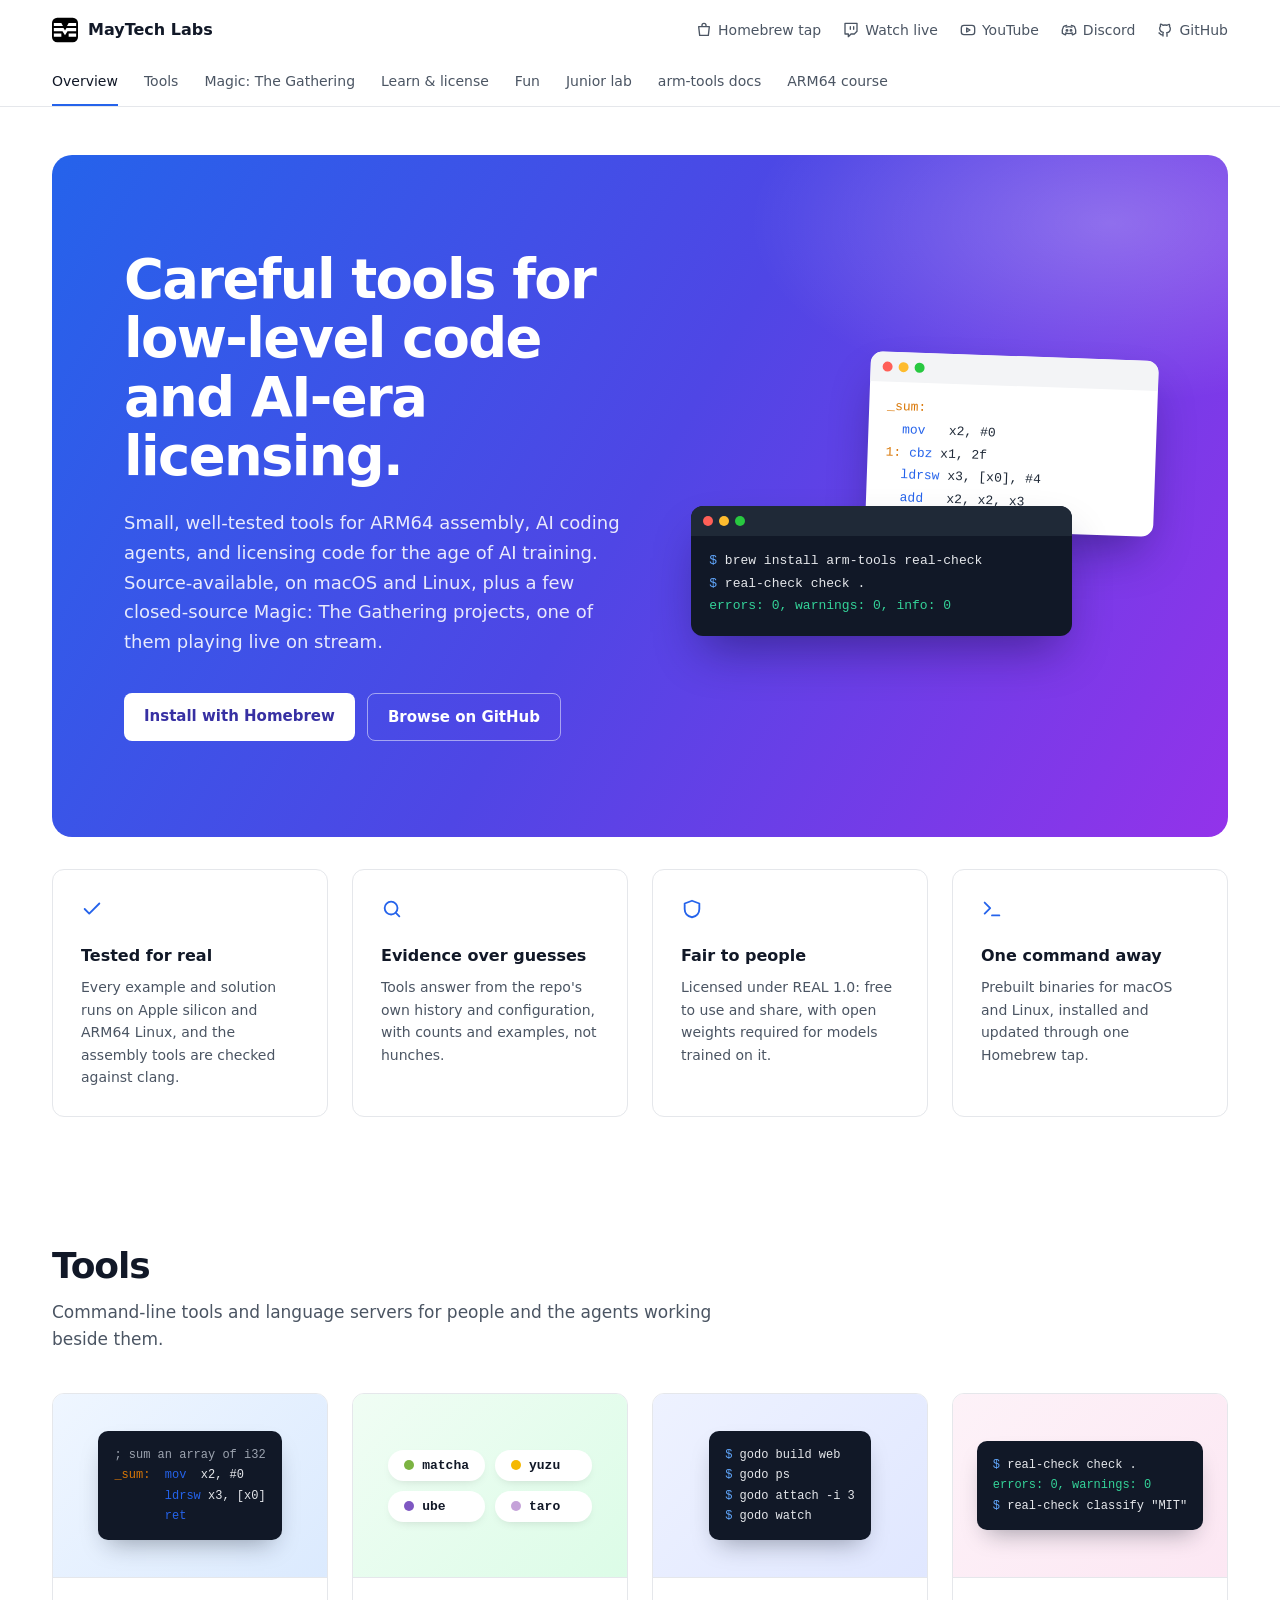
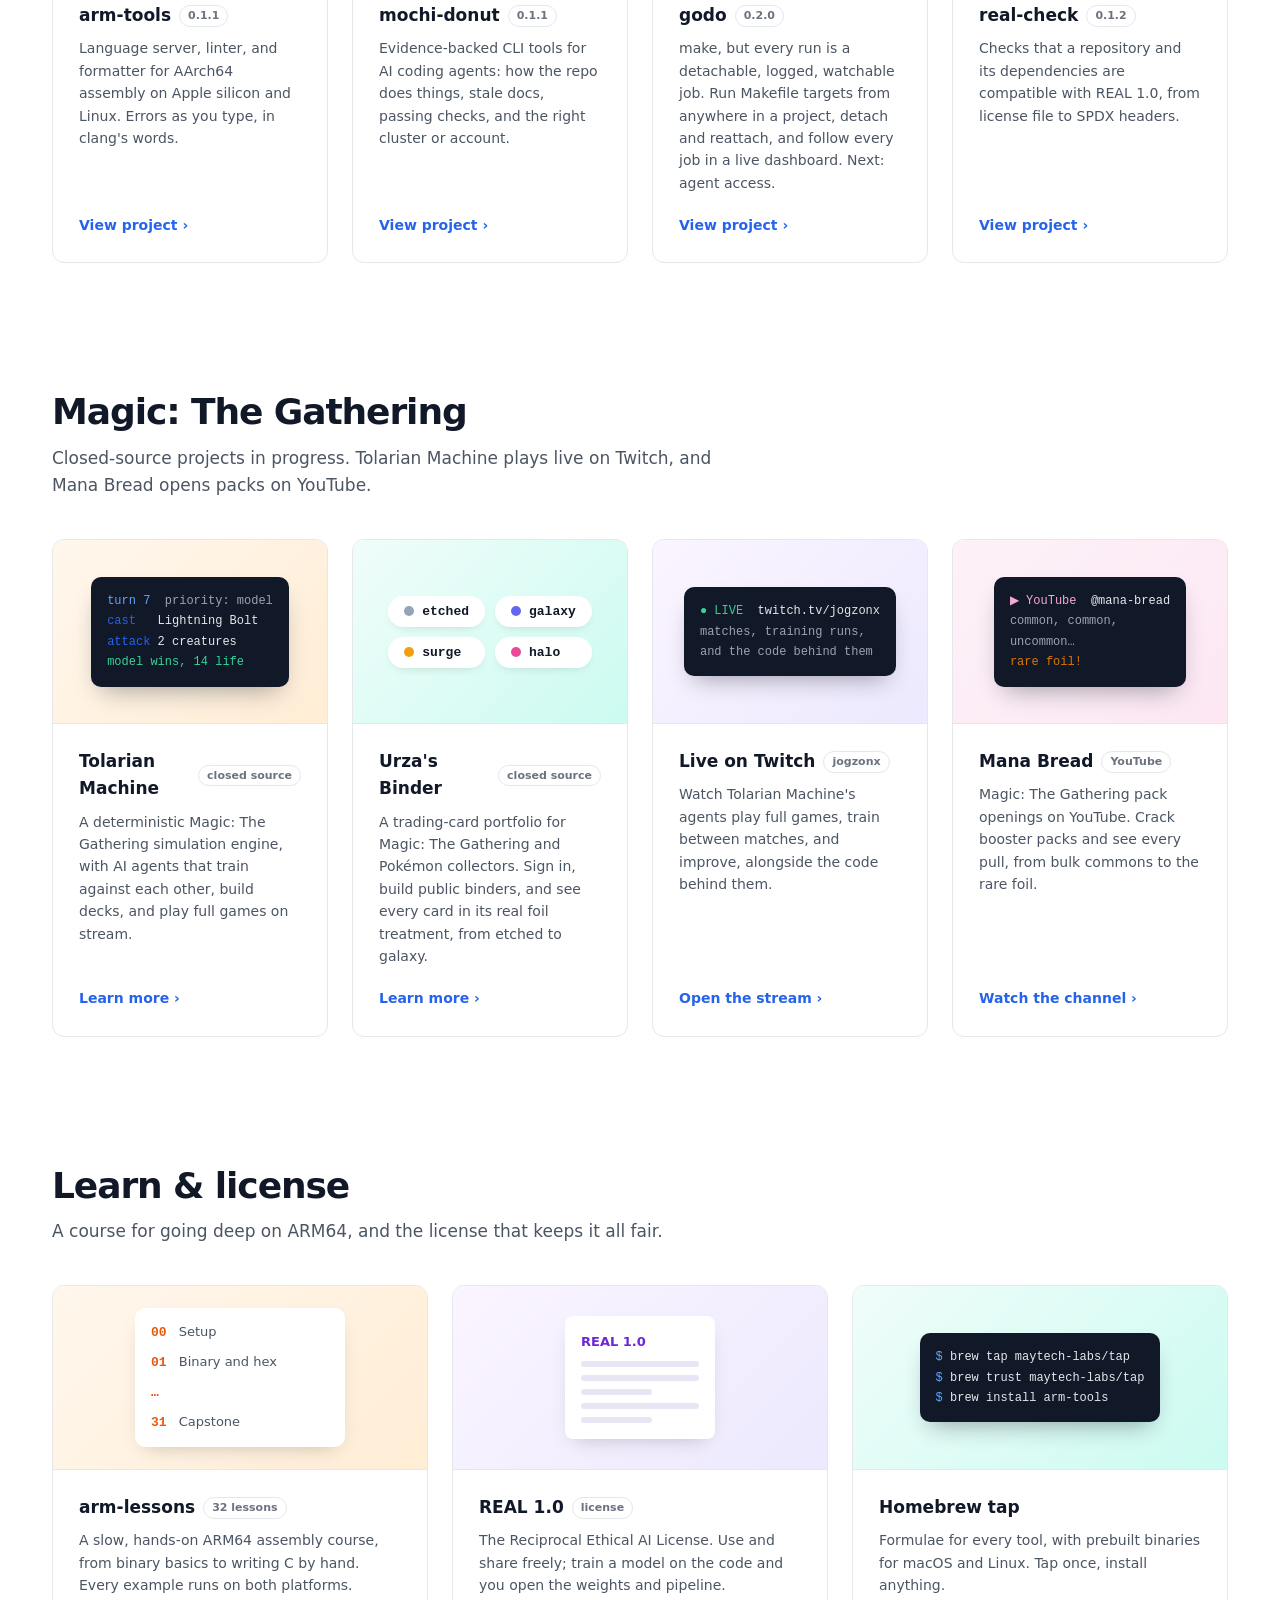
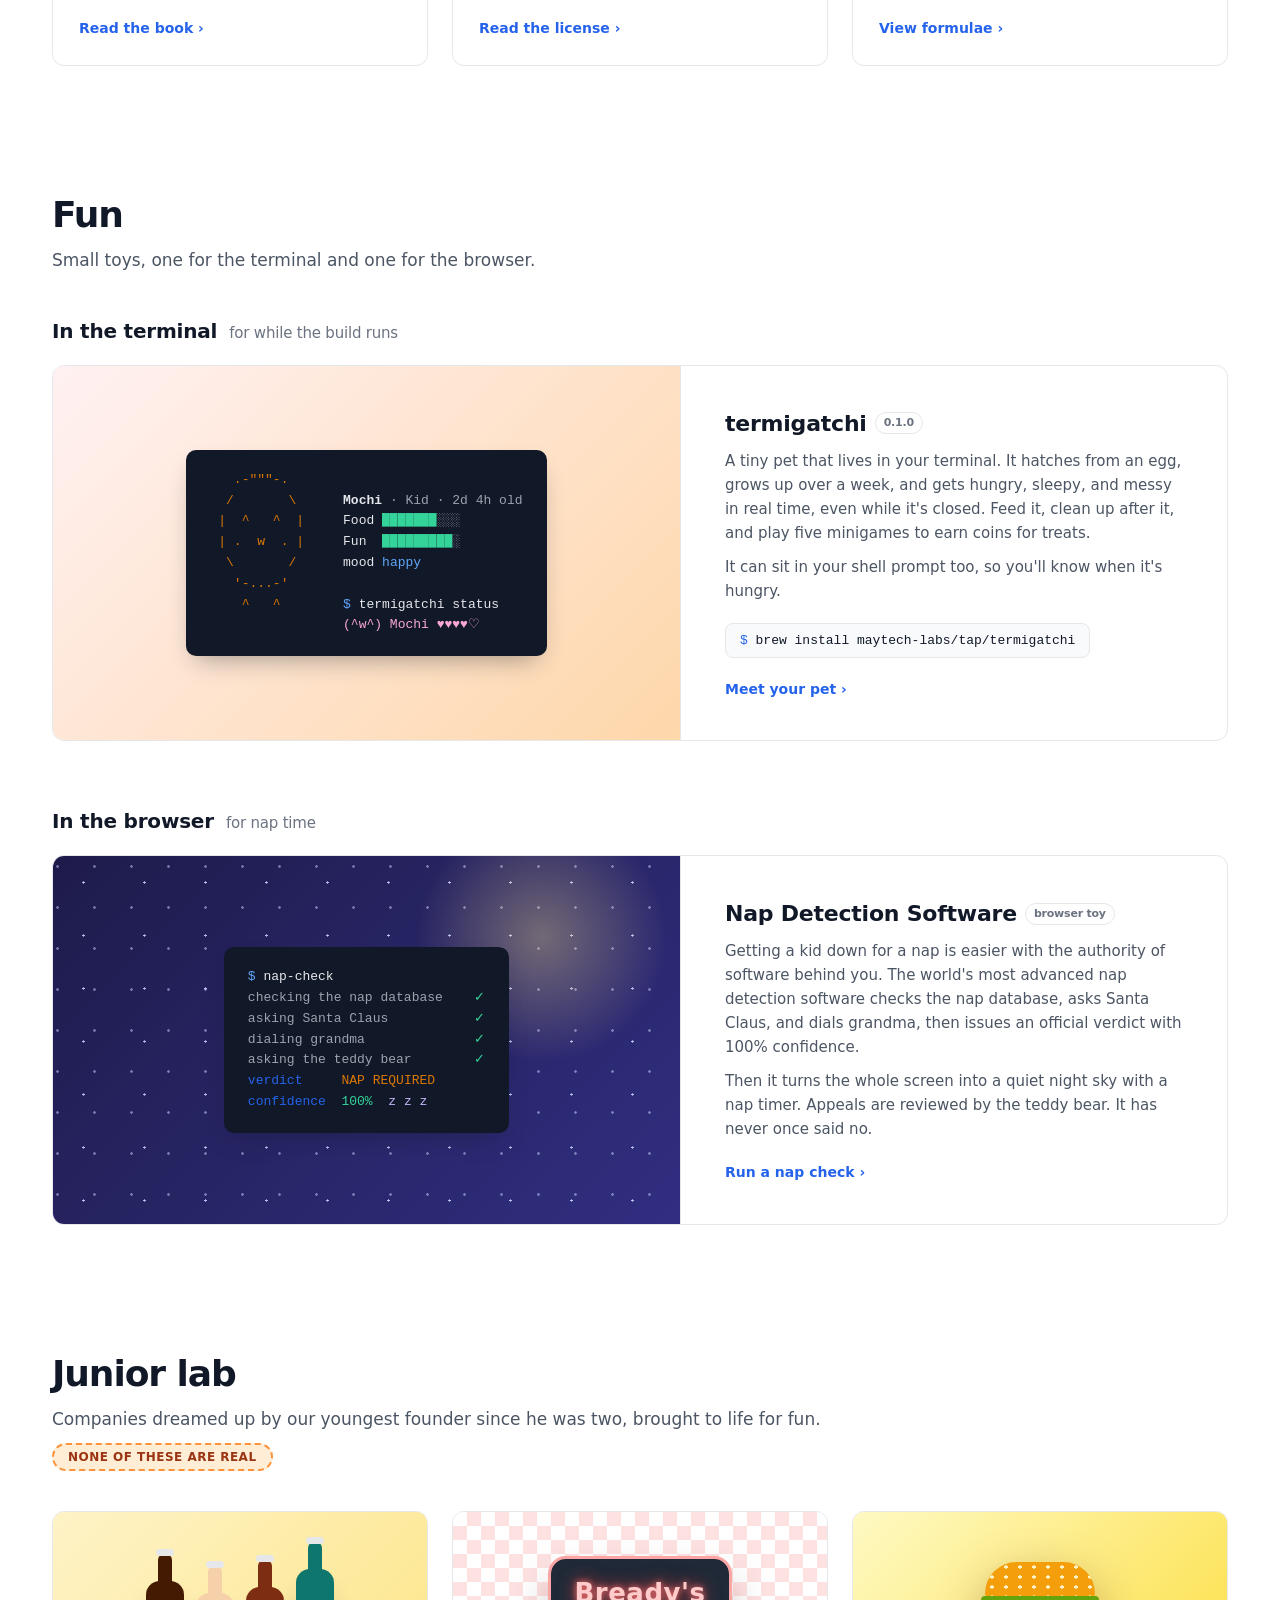
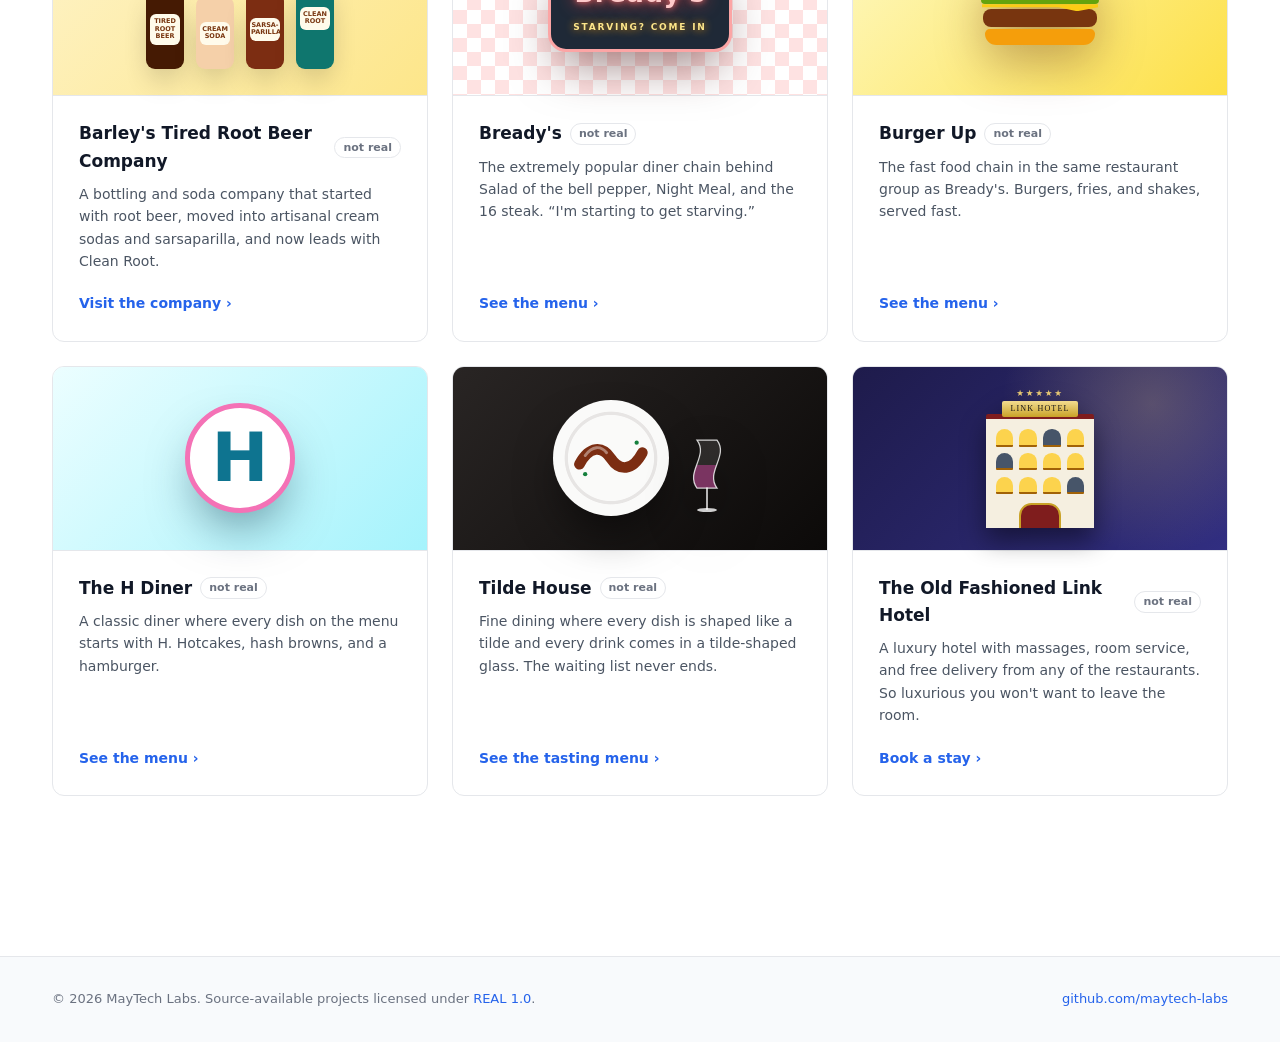
==== commit 5040296a: "fix: put Nap Detection Software in the Fun section beside termigatchi, grouped by where each runs" ====
--- a/index.html
+++ b/index.html
@@ -8,7 +8,7 @@
   <meta name="description" content="Careful tools for low-level code and AI-era licensing.">
   <meta name="color-scheme" content="light">
   <link rel="icon" href="favicon.svg?v=4" type="image/svg+xml">
-  <link rel="stylesheet" href="style.css?v=16">
+  <link rel="stylesheet" href="style.css?v=17">
 </head>
 <body>
   <header class="topbar">
@@ -28,7 +28,6 @@
       <a href="#mtg">Magic: The Gathering</a>
       <a href="#learn">Learn &amp; license</a>
       <a href="#fun">Fun</a>
-      <a href="#nap">Nap time</a>
       <a href="/#junior">Junior lab</a>
       <a href="https://maytech-labs.github.io/arm-tools/">arm-tools docs</a>
       <a href="https://maytech-labs.github.io/arm-lessons/">ARM64 course</a>
@@ -248,7 +247,8 @@
 
     <section id="fun" class="block">
       <h2>Fun</h2>
-      <p class="sub">Small toys for the terminal, for while the build runs.</p>
+      <p class="sub">Small toys, one for the terminal and one for the browser.</p>
+      <h3 class="group">In the terminal <span>for while the build runs</span></h3>
       <div class="cards">
         <a class="card wide" href="https://github.com/maytech-labs/godo/tree/main/crates/termigatchi">
           <div class="art a-peach">
@@ -270,11 +270,7 @@
           </div>
         </a>
       </div>
-    </section>
-
-    <section id="nap" class="block">
-      <h2>Nap time</h2>
-      <p class="sub">Getting a kid down for a nap is easier with the authority of software behind you.</p>
+      <h3 class="group" id="nap">In the browser <span>for nap time</span></h3>
       <div class="cards">
         <a class="card wide" href="/nap-detection/">
           <div class="art a-night">
@@ -288,7 +284,7 @@
           </div>
           <div class="body">
             <h3>Nap Detection Software <span class="badge">browser toy</span></h3>
-            <p>The world's most advanced nap detection software. It checks the nap database, asks Santa Claus, and dials grandma, then issues an official verdict with 100% confidence.</p>
+            <p>Getting a kid down for a nap is easier with the authority of software behind you. The world's most advanced nap detection software checks the nap database, asks Santa Claus, and dials grandma, then issues an official verdict with 100% confidence.</p>
             <p>Then it turns the whole screen into a quiet night sky with a nap timer. Appeals are reviewed by the teddy bear. It has never once said no.</p>
             <span class="more">Run a nap check</span>
           </div>
--- a/style.css
+++ b/style.css
@@ -150,6 +150,9 @@
 
 /* Fun: toys, shown as one wide card while there are only a few */
 .a-peach { background: linear-gradient(135deg, #fff1f2, #fed7aa); }
+.group { font-size: 20px; letter-spacing: -0.01em; margin: 0 0 18px; display: flex; align-items: baseline; gap: 12px; flex-wrap: wrap; }
+.group span { font-size: 15px; font-weight: 500; color: var(--faint); }
+.cards + .group { margin-top: 64px; }
 .card.wide { grid-column: 1 / -1; display: grid; grid-template-columns: 1.15fr 1fr; }
 .card.wide .art { height: auto; min-height: 300px; padding: 40px; border-bottom: 0; border-right: 1px solid var(--line); }
 .card.wide .body { padding: 40px 44px; justify-content: center; }
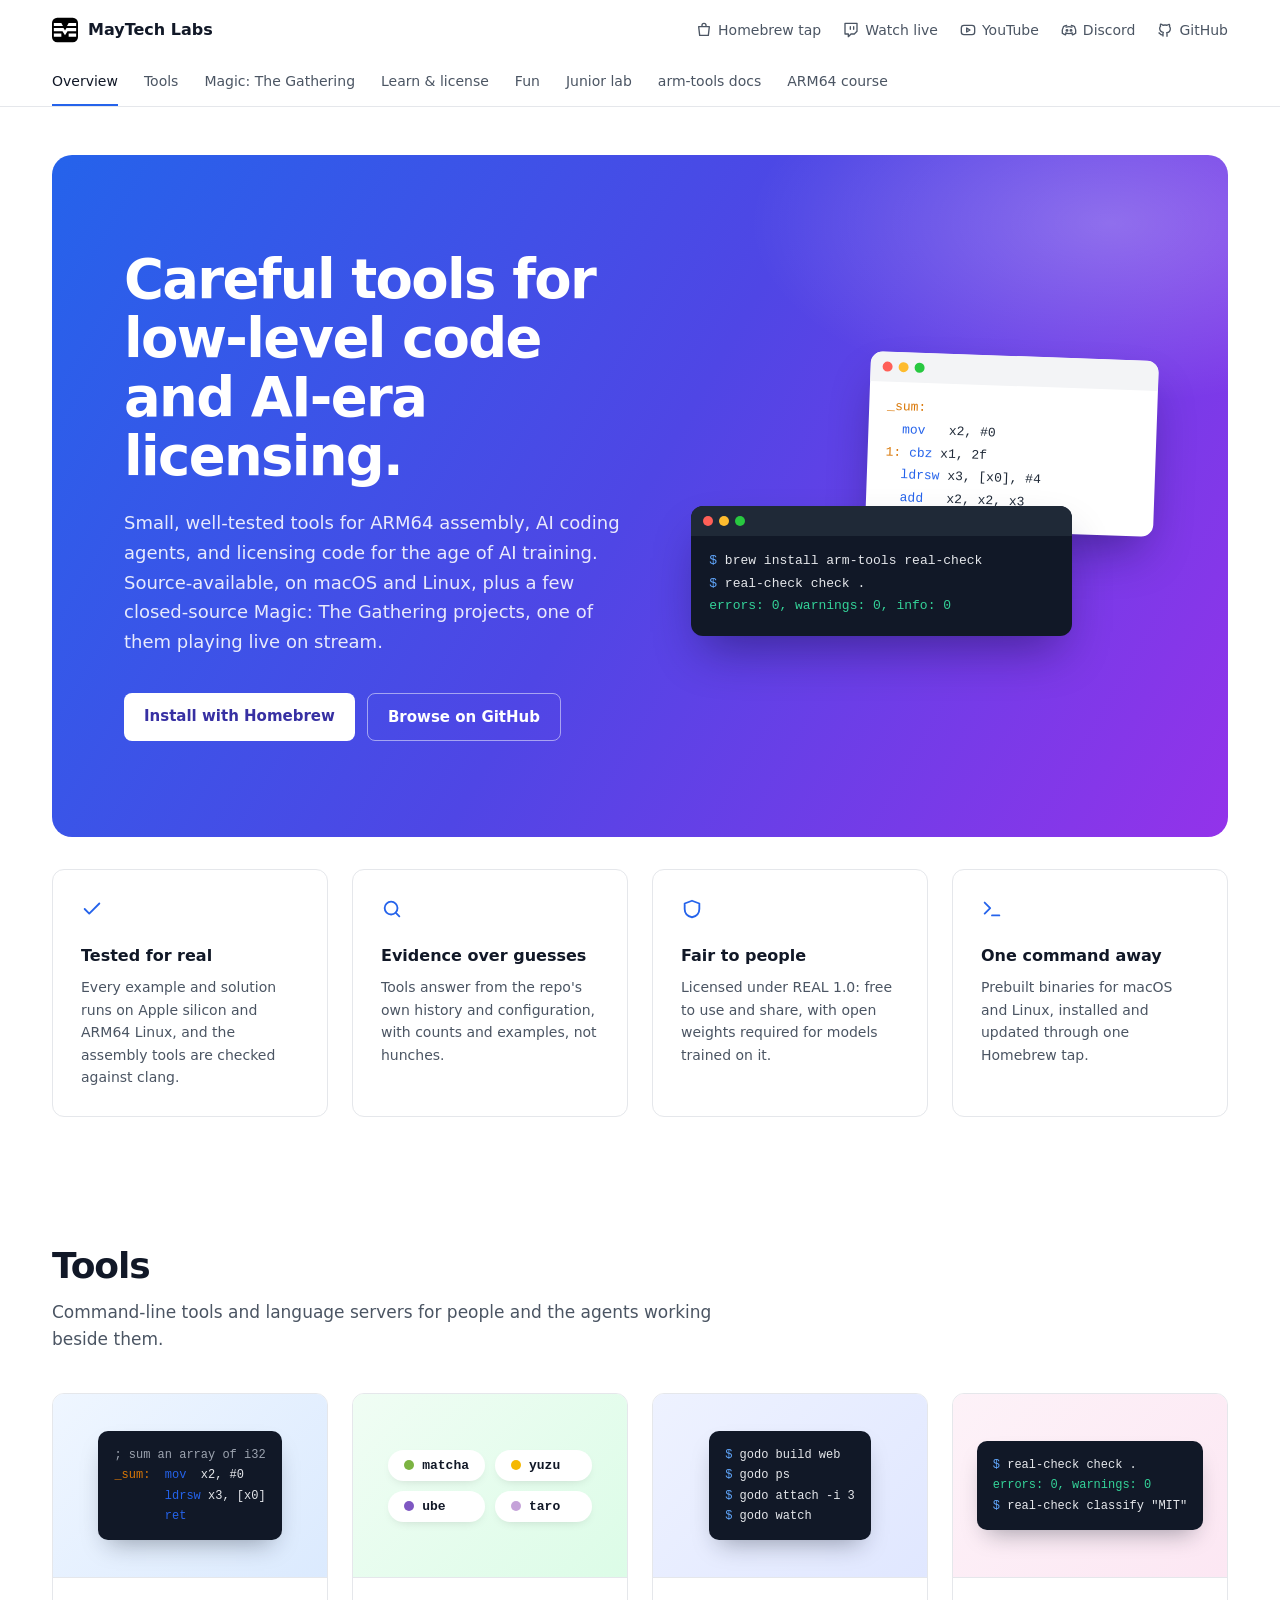
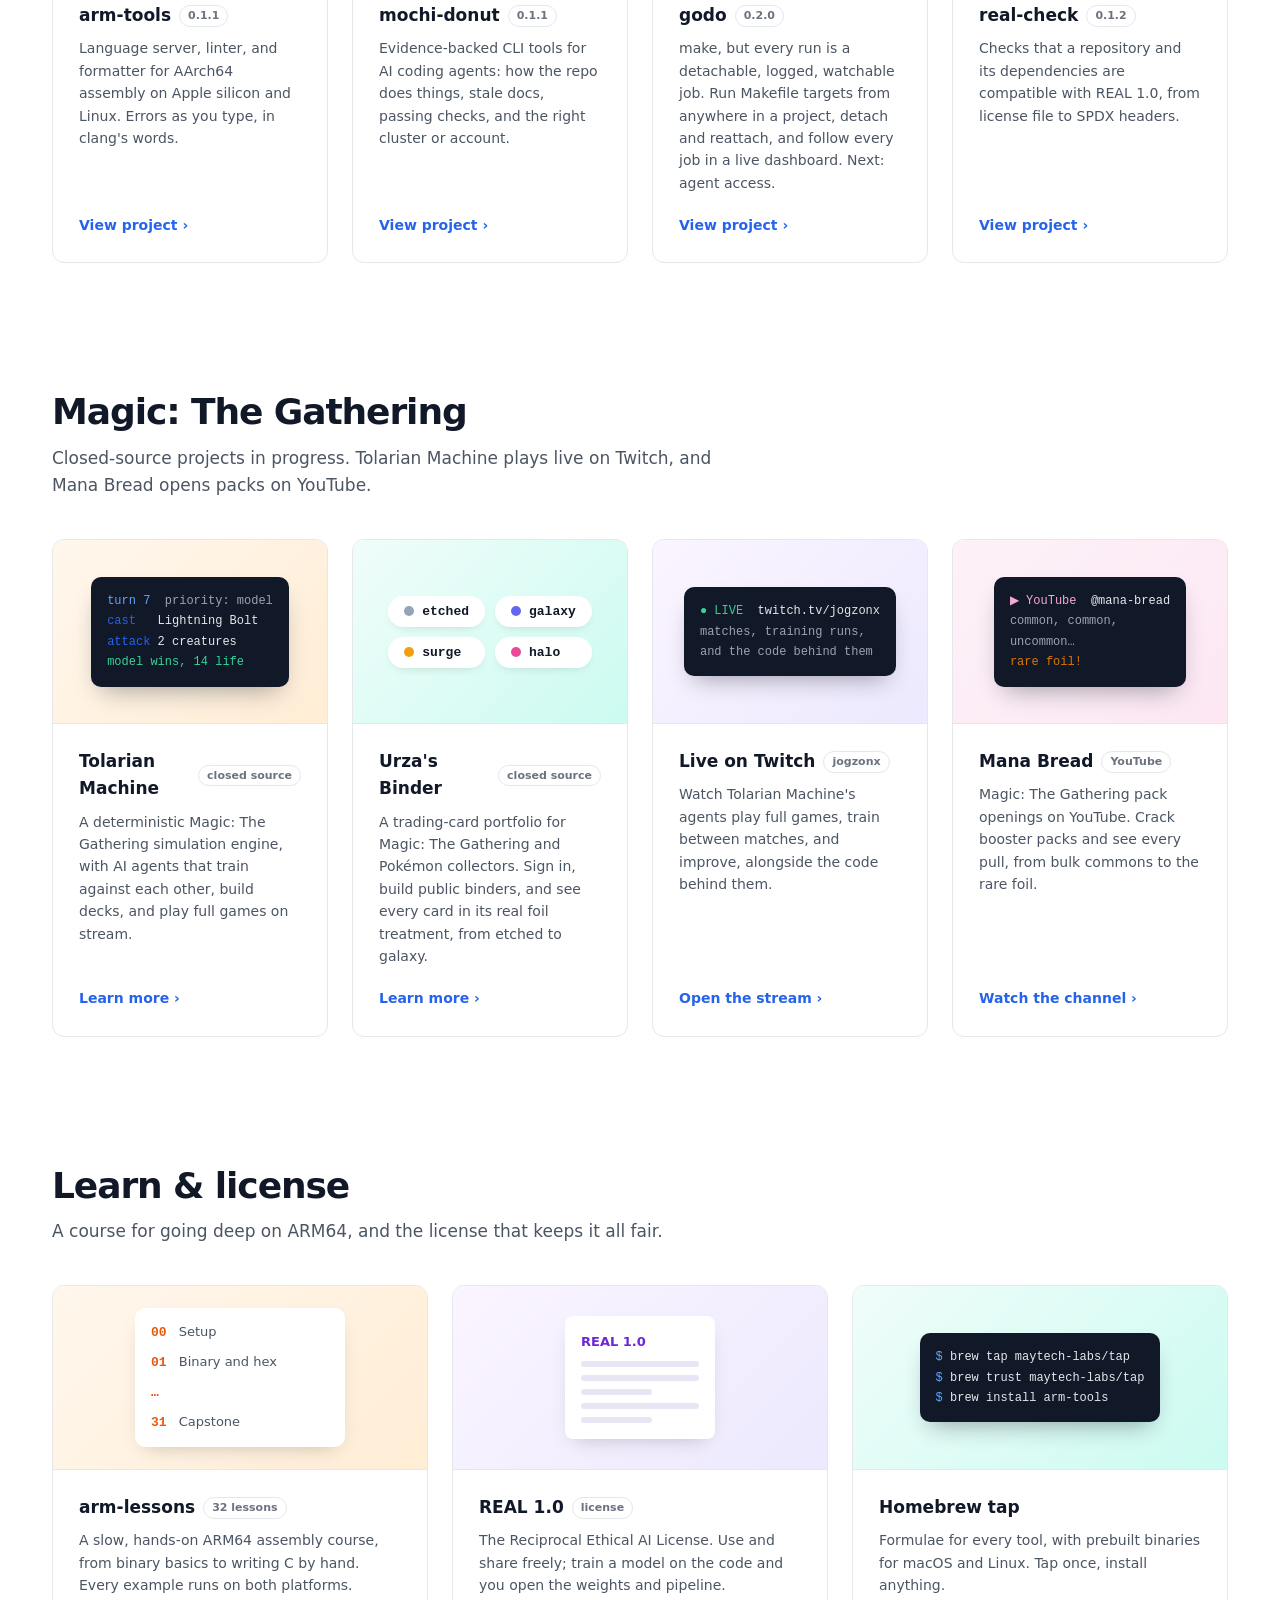
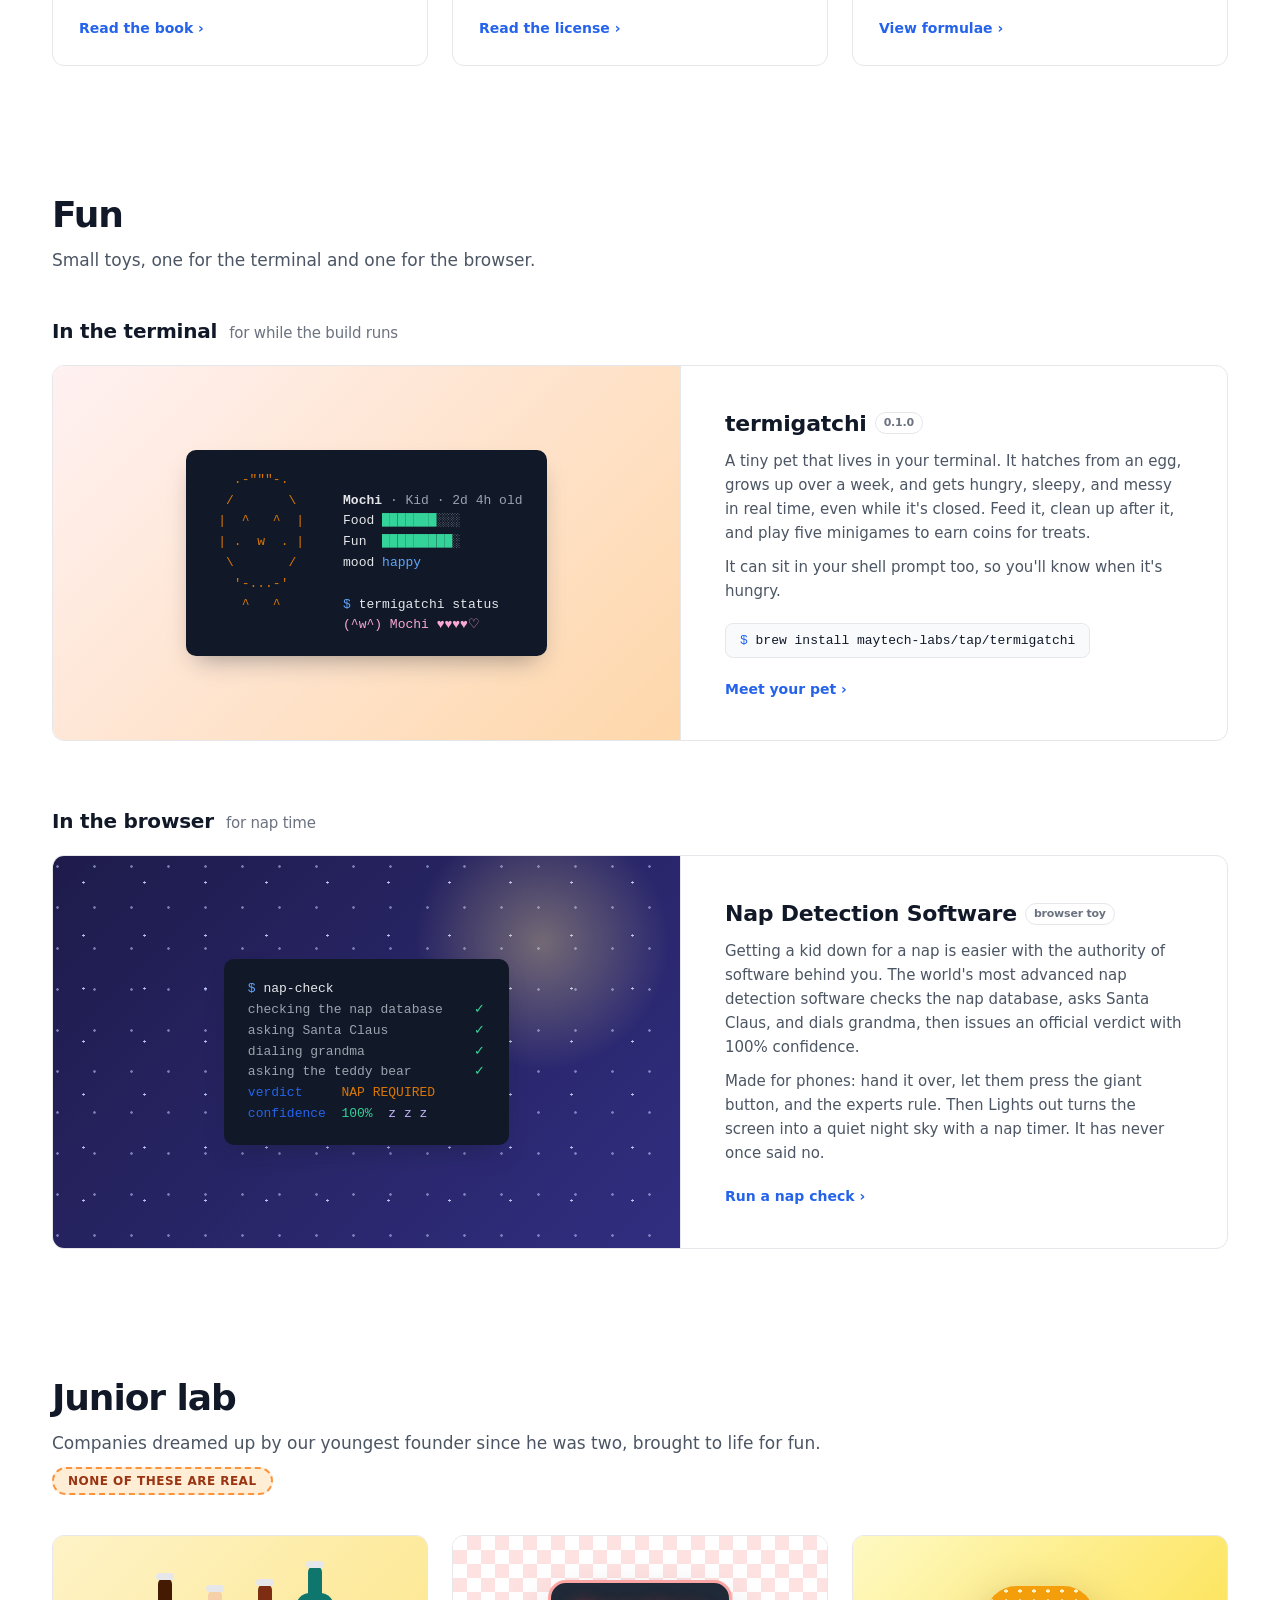
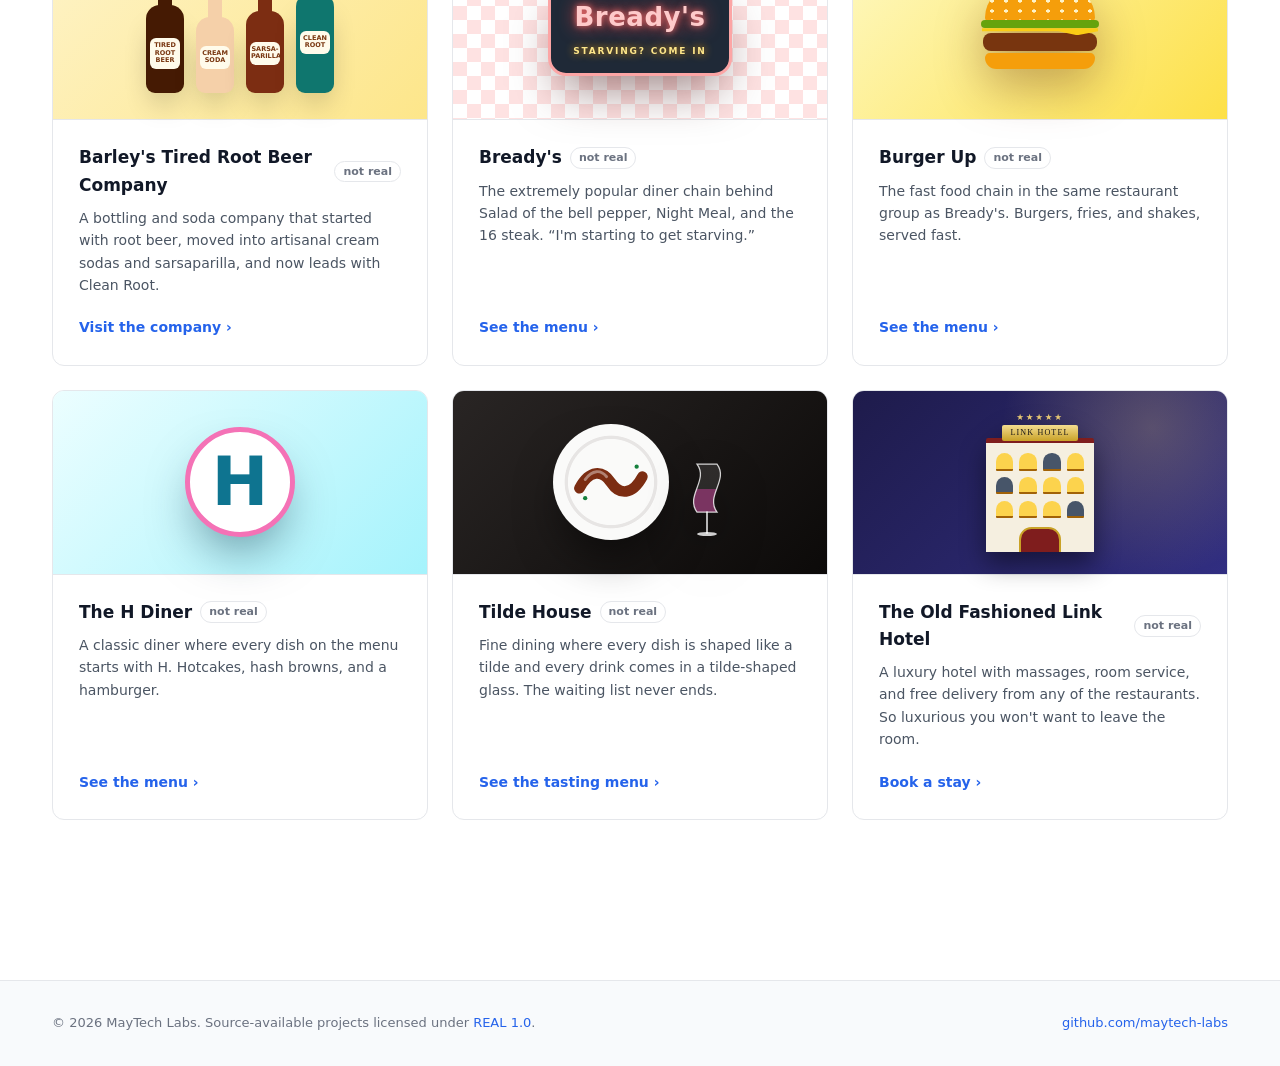
==== commit 3190bf01: "feat: make Nap Detection Software a full-screen phone app, with the story in a For grown-ups sheet" ====
--- a/index.html
+++ b/index.html
@@ -8,7 +8,7 @@
   <meta name="description" content="Careful tools for low-level code and AI-era licensing.">
   <meta name="color-scheme" content="light">
   <link rel="icon" href="favicon.svg?v=4" type="image/svg+xml">
-  <link rel="stylesheet" href="style.css?v=17">
+  <link rel="stylesheet" href="style.css?v=18">
 </head>
 <body>
   <header class="topbar">
@@ -285,7 +285,7 @@
           <div class="body">
             <h3>Nap Detection Software <span class="badge">browser toy</span></h3>
             <p>Getting a kid down for a nap is easier with the authority of software behind you. The world's most advanced nap detection software checks the nap database, asks Santa Claus, and dials grandma, then issues an official verdict with 100% confidence.</p>
-            <p>Then it turns the whole screen into a quiet night sky with a nap timer. Appeals are reviewed by the teddy bear. It has never once said no.</p>
+            <p>Made for phones: hand it over, let them press the giant button, and the experts rule. Then Lights out turns the screen into a quiet night sky with a nap timer. It has never once said no.</p>
             <span class="more">Run a nap check</span>
           </div>
         </a>
--- a/style.css
+++ b/style.css
@@ -309,58 +309,7 @@
 
 /* Nap Detection Software */
 .a-night { background: radial-gradient(circle at 78% 22%, rgba(253, 230, 138, 0.35), transparent 22%), radial-gradient(rgba(199, 210, 254, 0.9) 1px, transparent 1.5px) 0 0 / 61px 53px, radial-gradient(rgba(199, 210, 254, 0.5) 1px, transparent 1.5px) 23px 31px / 37px 41px, linear-gradient(135deg, #1e1b4b, #312e81); }
-.hero.h-nap { background: radial-gradient(420px 220px at 88% 12%, rgba(253, 230, 138, 0.28), transparent 60%), radial-gradient(rgba(255, 255, 255, 0.7) 1.2px, transparent 1.7px) 0 0 / 83px 71px, radial-gradient(rgba(255, 255, 255, 0.35) 1px, transparent 1.5px) 31px 19px / 47px 59px, linear-gradient(120deg, #1e1b4b 0%, #3730a3 55%, #7c3aed 100%); }
 .mini .zz { color: #c4b5fd; }
-.nap { --nap-ink: #e0e7ff; position: relative; overflow: hidden; border-radius: 20px; padding: 48px 56px; background: var(--soft); border: 1px solid var(--line); transition: background-color 0.6s, color 0.6s, border-color 0.6s; }
-.nap-row { display: flex; gap: 12px; flex-wrap: wrap; align-items: center; }
-.nap label { display: block; font-size: 14px; font-weight: 600; margin-bottom: 8px; }
-.nap input { font: inherit; font-size: 17px; padding: 12px 16px; border: 1px solid var(--line); border-radius: 10px; width: min(320px, 100%); background: #fff; color: var(--fg); }
-.nap input:focus-visible, .nap button:focus-visible { outline: 3px solid #a5b4fc; outline-offset: 2px; }
-.nap-go { font: inherit; font-size: 22px; font-weight: 800; letter-spacing: -0.01em; color: #fff; background: linear-gradient(135deg, #ec4899, #8b5cf6); border: 0; border-radius: 14px; padding: 20px 40px; cursor: pointer; box-shadow: 0 14px 28px -12px rgba(139, 92, 246, 0.6); transition: transform 0.12s, filter 0.15s; }
-.nap-go:hover { filter: brightness(1.06); transform: translateY(-1px); }
-.nap-go:active { transform: scale(0.97); }
-.nap button:disabled { opacity: 0.55; cursor: progress; transform: none; }
-.nap-btn { font: inherit; font-size: 15px; font-weight: 600; border-radius: 8px; padding: 11px 20px; cursor: pointer; border: 1px solid var(--line); background: #fff; color: var(--fg); }
-.nap-btn.primary { background: #fde68a; border-color: #fcd34d; color: #1e1b4b; }
-.nap-log { list-style: none; margin: 32px 0 0; padding: 0; display: grid; gap: 10px; max-width: 34em; }
-.nap-log:empty { display: none; }
-.nap-log li { display: flex; gap: 10px; align-items: baseline; font-size: 16px; color: var(--muted); animation: napIn 0.3s ease-out; }
-.nap-log li::before { content: ""; flex: none; width: 14px; height: 14px; border-radius: 50%; border: 2px solid #a5b4fc; border-top-color: #6366f1; transform: translateY(2px); animation: napSpin 0.8s linear infinite; }
-.nap-log li.done { color: var(--fg); }
-.nap-log li.done::before { content: "\2713"; border: 0; width: 14px; height: auto; color: #10b981; font-weight: 800; animation: none; transform: none; }
-.nap-bar { height: 8px; max-width: 34em; margin-top: 20px; border-radius: 999px; background: #e0e7ff; overflow: hidden; }
-.nap-bar[hidden] { display: none; }
-.nap-bar i { display: block; height: 100%; width: 0; background: linear-gradient(90deg, #ec4899, #8b5cf6); border-radius: inherit; transition: width 0.4s ease-out; }
-.verdict { position: relative; z-index: 1; margin-top: 32px; max-width: 34em; border-radius: 16px; padding: 26px 30px; background: #fffbeb; color: #1e1b4b; border: 3px double #f59e0b; box-shadow: 0 24px 48px -16px rgba(0, 0, 0, 0.5); animation: napIn 0.5s ease-out; }
-.verdict[hidden] { display: none; }
-.verdict small { font: 700 11px var(--mono); letter-spacing: 0.12em; text-transform: uppercase; color: #b45309; }
-.verdict h3 { margin: 8px 0 6px; font-size: 30px; letter-spacing: -0.02em; }
-.verdict p { margin: 0; color: #44403c; }
-.verdict dl { display: grid; grid-template-columns: auto 1fr; gap: 4px 16px; margin: 18px 0 0; font-size: 14px; }
-.verdict dt { color: #78716c; }
-.verdict dd { margin: 0; font-weight: 600; }
-.verdict .stamp { float: right; margin: 0 0 8px 16px; transform: rotate(-8deg); border: 3px solid #dc2626; color: #dc2626; border-radius: 8px; padding: 4px 10px; font: 800 13px/1.2 var(--mono); letter-spacing: 0.08em; text-align: center; }
-.verdict .nap-row { margin-top: 22px; }
-.nap.asleep { background: #121417; color: var(--nap-ink); border-color: #1f2937; animation: napPulse 5s ease-in-out infinite; }
-.nap.asleep label, .nap.asleep .nap-log li.done { color: var(--nap-ink); }
-.nap.asleep .nap-log li { color: #94a3b8; }
-.nap.asleep .nap-bar { background: #1f2937; }
-.nap-float { position: absolute; bottom: -60px; pointer-events: none; animation: napFloat linear forwards; }
-.nap-night { position: fixed; inset: 0; z-index: 50; display: grid; place-items: center; text-align: center; padding: 24px; background: radial-gradient(circle at 50% 30%, #1e1b4b, #050510 70%); color: #c7d2fe; cursor: pointer; overflow: hidden; }
-.nap-night[hidden] { display: none; }
-.nap-night .moon { font-size: 96px; line-height: 1; animation: napBob 6s ease-in-out infinite; }
-.nap-night h2 { margin: 18px 0 8px; font-size: clamp(28px, 5vw, 48px); letter-spacing: -0.02em; color: #e0e7ff; font-weight: 600; }
-.nap-night p { margin: 0; color: #818cf8; }
-.nap-night .timer { margin-top: 18px; font: 600 22px var(--mono); color: #a5b4fc; }
-@keyframes napSpin { to { transform: translateY(2px) rotate(360deg); } }
-@keyframes napIn { from { opacity: 0; transform: translateY(6px); } }
-@keyframes napPulse { 50% { background-color: #1a1d22; } }
-@keyframes napFloat { 0% { transform: translate(0, 0); opacity: 0; } 15%, 80% { opacity: var(--o, 0.7); } 100% { transform: translate(24px, calc(-1 * var(--rise, 700px))); opacity: 0; } }
-@keyframes napBob { 50% { transform: translateY(-10px) rotate(-6deg); } }
-@media (prefers-reduced-motion: reduce) {
-  .nap.asleep, .nap-night .moon, .nap-log li, .verdict { animation: none; }
-  .nap-float { display: none; }
-}
 
 /* Footer */
 .footer { margin-top: 160px; border-top: 1px solid var(--line); background: var(--soft); }
@@ -395,8 +344,4 @@
   .install { font-size: 11.5px; }
   .bar-links a:first-child { display: none; }
   .lineup, .tilde-wall { grid-template-columns: 1fr; }
-  .nap { padding: 32px 22px; }
-  .nap-go { width: 100%; padding: 18px 20px; }
-  .verdict { padding: 22px; }
-  .verdict .stamp { float: none; display: inline-block; margin: 0 0 12px; }
-}
+}
